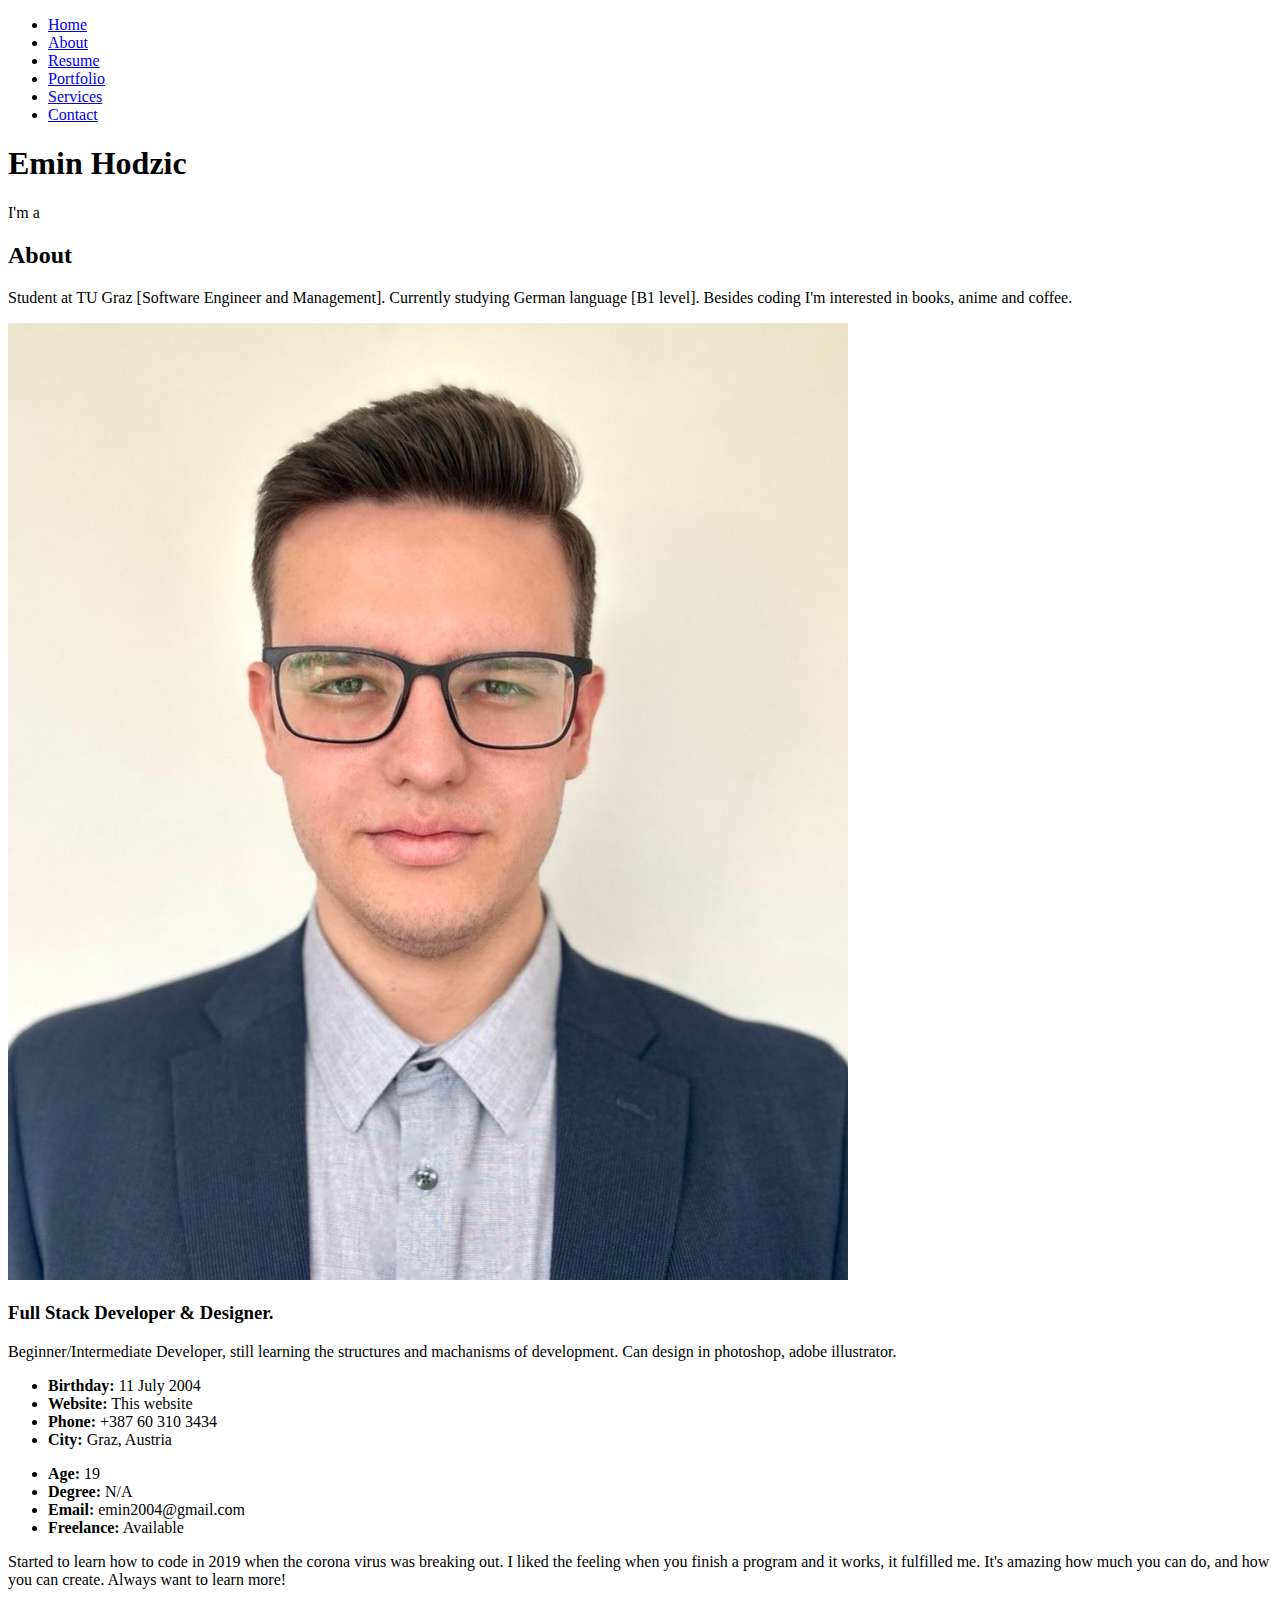
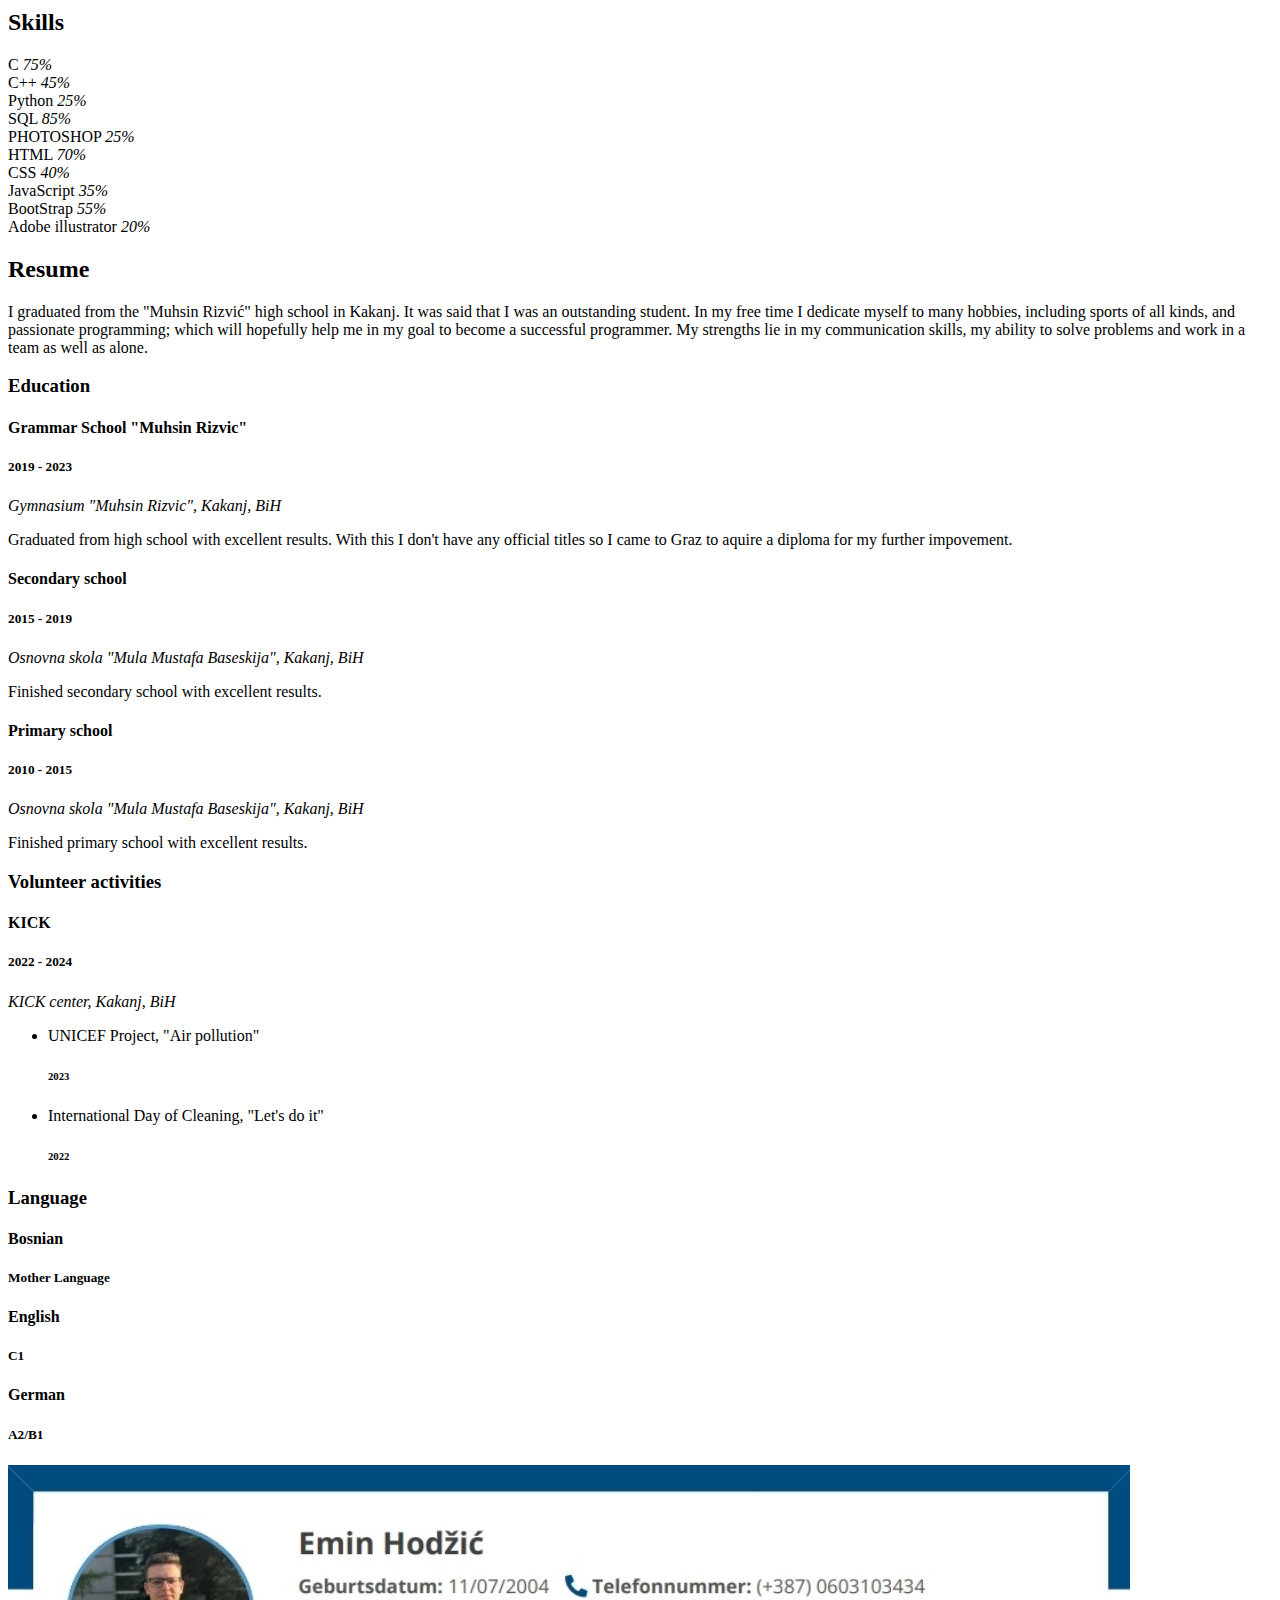
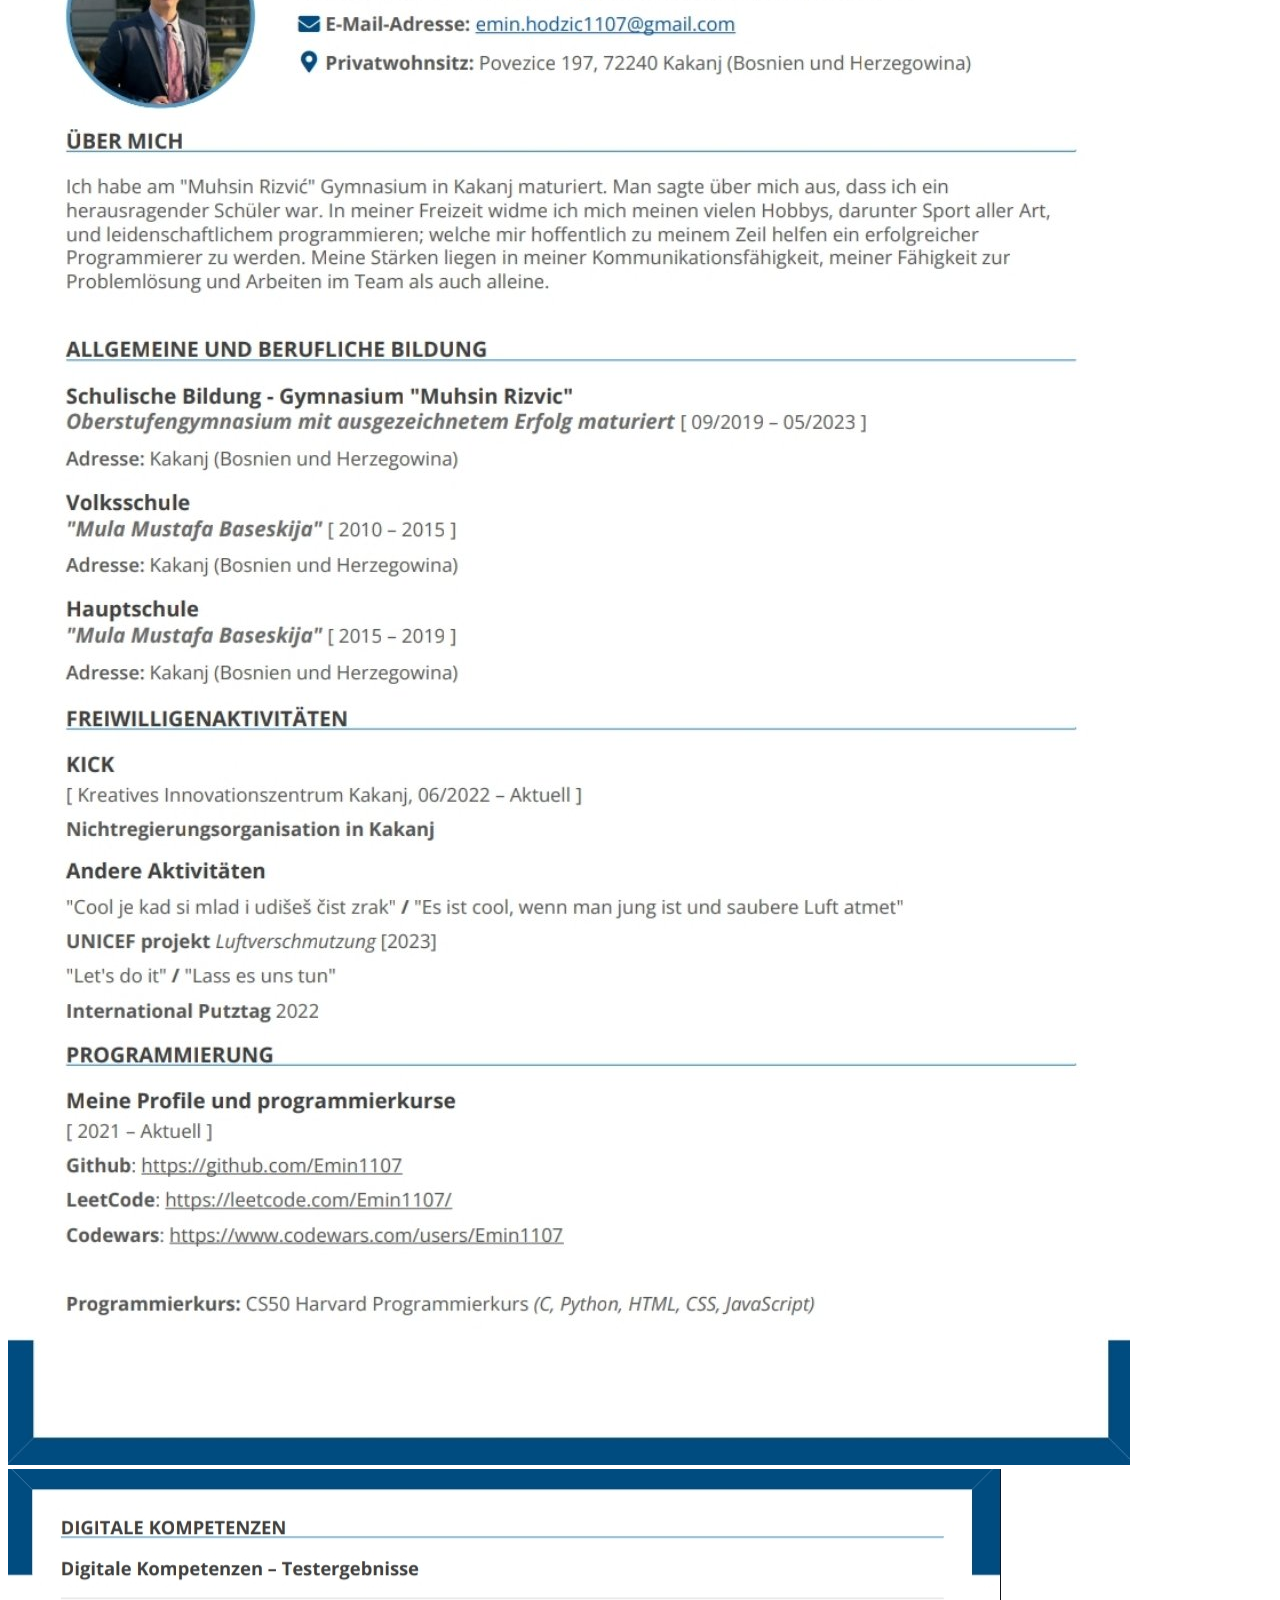
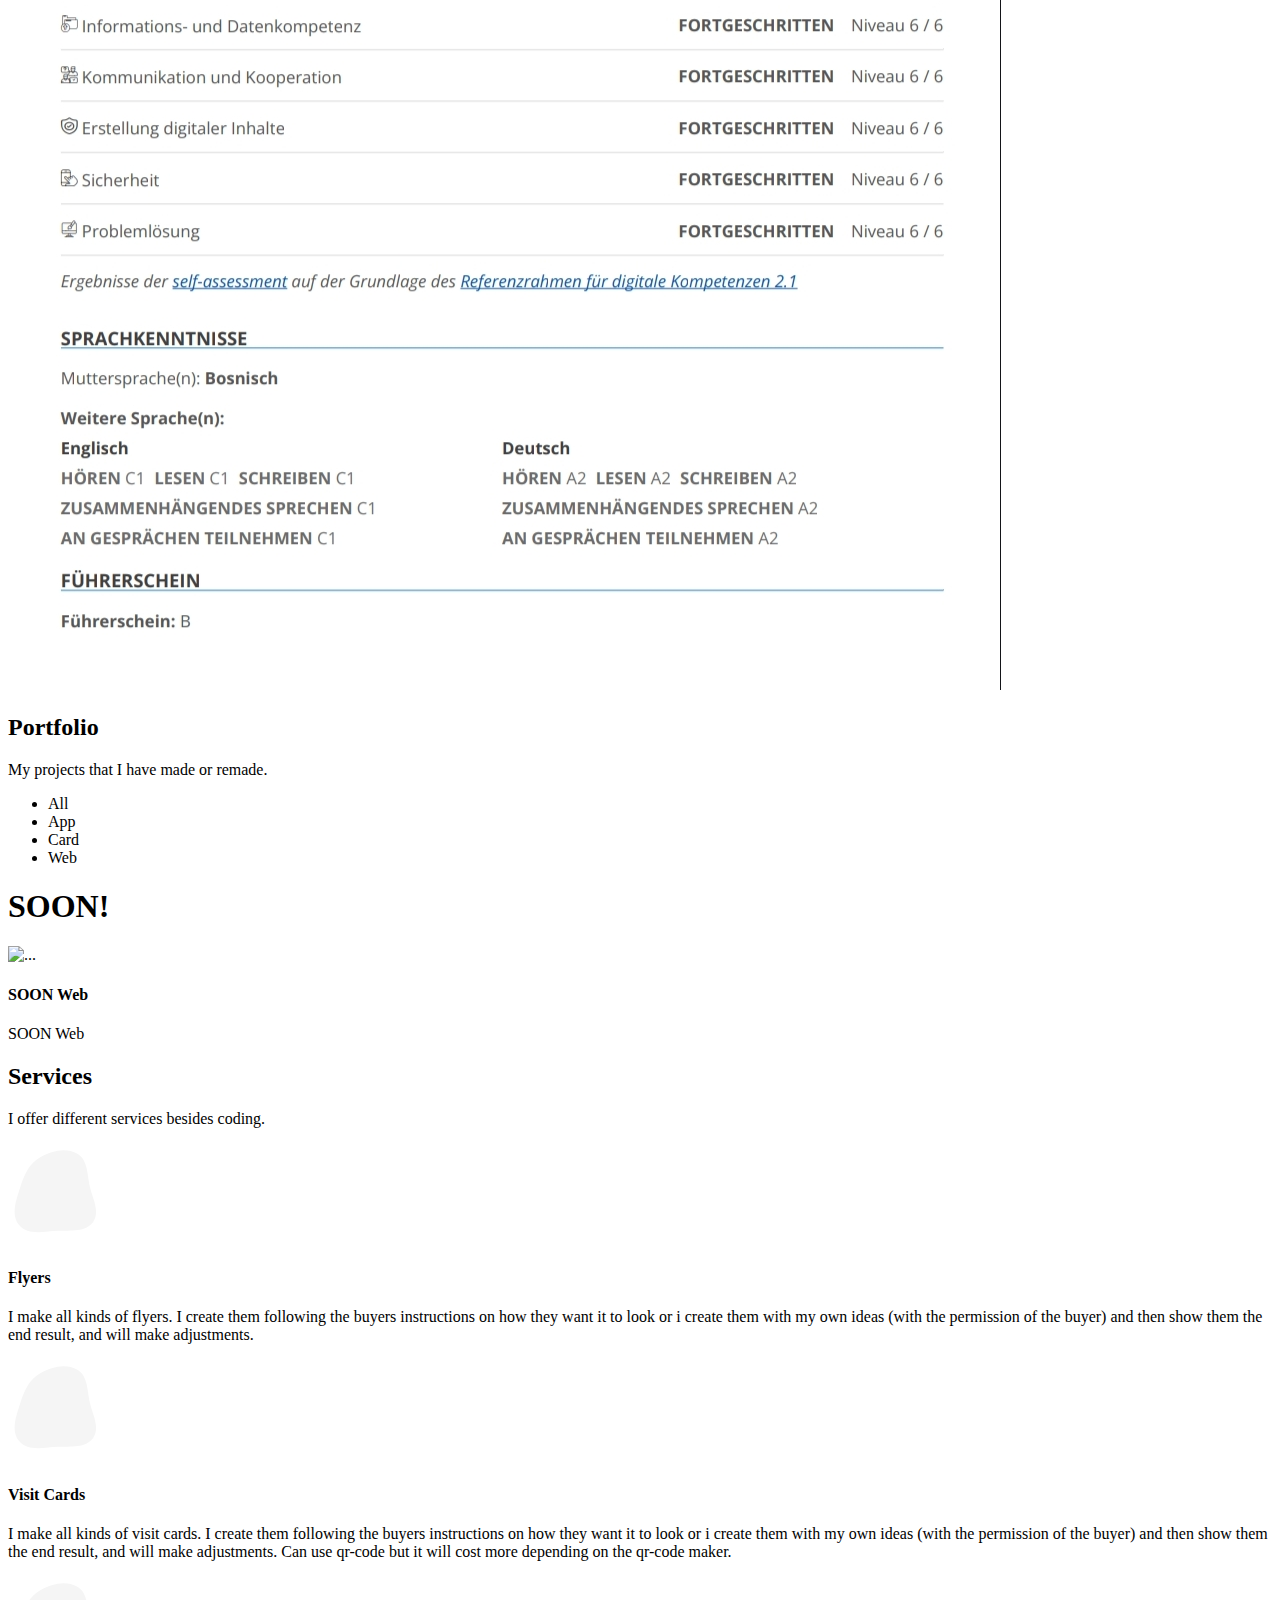
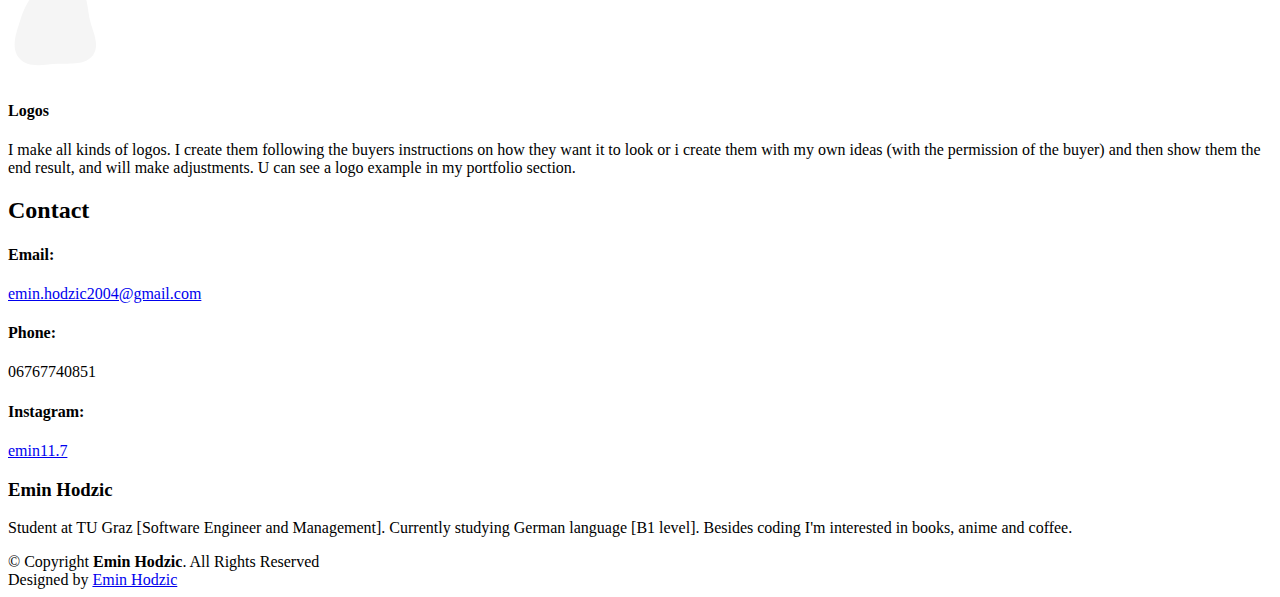
==== index.html @ b53b6b1d "Update index.html" ====
<!DOCTYPE html>
<html lang="en">
    <head>
        <meta charset="utf-8" />
        <meta name="viewport" content="width=device-width, initial-scale=1, shrink-to-fit=no" />
        <meta name="description" content="" />
        <meta name="author" content="" />
        <title>Personal Web Emin Hodzic</title>

        <!-- ======= Favicon ======= -->
        <link rel="icon" type="image/x-icon" href="assets/favicon.ico" />

        <!-- ======= Font Awesome icons (free version) ======= -->
        <script src="https://use.fontawesome.com/releases/v6.3.0/js/all.js" crossorigin="anonymous"></script>

        <!-- ======= Google fonts ======= -->
        <link href="https://fonts.googleapis.com/css?family=Montserrat:400,700" rel="stylesheet" type="text/css" />
        <link href="https://fonts.googleapis.com/css?family=Lato:400,700,400italic,700italic" rel="stylesheet" type="text/css" />
        <link href="https://fonts.googleapis.com/css?family=Open+Sans:300,300i,400,400i,600,600i,700,700i|Raleway:300,300i,400,400i,500,500i,600,600i,700,700i|Poppins:300,300i,400,400i,500,500i,600,600i,700,700i" rel="stylesheet">

        <!-- ======= Core theme CSS (includes Bootstrap) ======= -->
        <link href="css/styles.css" rel="stylesheet" />

        <!-- ======= Vendor CSS Files ======= -->
        <link href="assets/vendor/aos/aos.css" rel="stylesheet">
        <link href="assets/vendor/bootstrap/css/bootstrap.min.css" rel="stylesheet">
        <link href="assets/vendor/bootstrap-icons/bootstrap-icons.css" rel="stylesheet">
        <link href="assets/vendor/boxicons/css/boxicons.min.css" rel="stylesheet">
        <link href="assets/vendor/glightbox/css/glightbox.min.css" rel="stylesheet">
        <link href="assets/vendor/swiper/swiper-bundle.min.css" rel="stylesheet">

        <!-- ======= Template Main CSS File ======= -->
        <link href="assets/css/style.css" rel="stylesheet">
    </head>

<body id="page-top">
    <!-- ####### Navigation ####### -->
    <!-- ======= Mobile nav toggle button ======= -->
    <!-- <button type="button" class="mobile-nav-toggle d-xl-none"><i class="bi bi-list mobile-nav-toggle"></i></button> -->
    <i class="bi bi-list mobile-nav-toggle d-lg-none"></i>

    <!-- ======= Header ======= -->
    <header id="header" class="d-flex flex-column justify-content-center">
      <nav id="navbar" class="navbar nav-menu"><!-- nav-menu -->
        <ul>
          <li><a href="#hero" class="nav-link scrollto active"><i class="bx bx-home"></i> <span>Home</span></a></li>
          <li><a href="#about" class="nav-link scrollto"><i class="bx bx-user"></i> <span>About</span></a></li>
          <li><a href="#resume" class="nav-link scrollto"><i class="bx bx-file-blank"></i> <span>Resume</span></a></li>
          <li><a href="#portfolio" class="nav-link scrollto"><i class="bx bx-book-content"></i> <span>Portfolio</span></a></li>
          <li><a href="#services" class="nav-link scrollto"><i class="bx bx-server"></i> <span>Services</span></a></li>
          <li><a href="#contact" class="nav-link scrollto"><i class="bx bx-envelope"></i> <span>Contact</span></a></li>
        </ul>
      </nav><!-- .nav-menu -->
    </header>
    <!-- ====== End Header ======= -->

    <!-- ####### Home/Hero ####### -->
    <section id="hero" class="d-flex flex-column justify-content-center">
      <div class="container" data-aos="zoom-in" data-aos-delay="100">
        <h1>Emin Hodzic</h1>
        <p>I'm a <span class="typed" data-typed-items="Developer, Web-Dev, Designer"></span></p>
        <div class="social-links">
          <a href="https://www.facebook.com/emin1107/" class="facebook"><i class="bx bxl-facebook"></i></a>
          <a href="https://www.instagram.com/emin11.7/" class="instagram"><i class="bx bxl-instagram"></i></a>
          <a href="https://github.com/Emin1107" class="github"><i class="bx bxl-github"></i></a>
          <a href="https://www.linkedin.com/in/emin-hod%C5%BEi%C4%87-aa8116259/" class="linkedin"><i class="bx bxl-linkedin"></i></a>
        </div>
      </div>
    </section>
    <!--$$$$$$$$$ MAIN $$$$$$$$$-->
    <main id="main">

      <!-- ###### About/O meni ###### -->
      <section id="about" class="about">
        <div class="container" data-aos="fade-up">
          <div class="section-title">
            <h2>About</h2>
            <p>Student at TU Graz [Software Engineer and Management]. 
              Currently studying German language [B1 level]. 
              Besides coding I'm interested in books, anime and coffee.</p>
          </div>

          <div class="row">
            <div class="col-lg-3">
              <img src="assets/img/emin tu graz photo.jpg" class="img-fluid" alt="...">
            </div>

            <div class="col-lg-8 pt-4 pt-lg-0 content">
              <h3>Full Stack Developer &amp; Designer.</h3>
              <p class="fst-italic">
                Beginner/Intermediate Developer, still learning the structures and machanisms of development. 
                Can design in photoshop, adobe illustrator.
              </p>
              <div class="row">
                <div class="col-lg-6">
                  <ul>
                    <li><i class="bi bi-chevron-right"></i> <strong>Birthday:</strong> <span>11 July 2004</span></li>
                    <li><i class="bi bi-chevron-right"></i> <strong>Website:</strong> <span>This website</span></li>
                    <li><i class="bi bi-chevron-right"></i> <strong>Phone:</strong> <span>+387 60 310 3434</span></li>
                    <li><i class="bi bi-chevron-right"></i> <strong>City:</strong> <span>Graz, Austria</span></li>
                  </ul>
                </div>
                <div class="col-lg-6">
                  <ul>
                    <li><i class="bi bi-chevron-right"></i> <strong>Age:</strong> <span>19</span></li>
                    <li><i class="bi bi-chevron-right"></i> <strong>Degree:</strong> <span>N/A</span></li>
                    <li><i class="bi bi-chevron-right"></i> <strong>Email:</strong> <span>emin2004@gmail.com</span></li>
                    <li><i class="bi bi-chevron-right"></i> <strong>Freelance:</strong> <span>Available</span></li>
                  </ul>
                </div>
                <p>
                  Started to learn how to code in 2019 when the corona virus was breaking out. 
                  I liked the feeling when you finish a program and it works, it fulfilled me. 
                  It's amazing how much you can do, and how you can create. Always want to learn more!
                </p>
              </div>
            </div>
          </div>
        </div>
      </section>

      <!-- ###### Skills ###### -->
      <section id="skills" class="skills section-bg">
        <div class="container" data-aos="fade-up">
          <div class="section-title">
            <h2>Skills</h2>
          </div>

          <div class="row skills-content">
            <div class="col-lg-6">

              <div class="progress">
                <span class="skill">C <i class="val">75%</i></span>
                <div class="progress-bar-wrap">
                  <div class="progress-bar" role="progressbar" aria-valuenow="75" aria-valuemin="0" aria-valuemax="100"></div>
                </div>
              </div>
              
              <div class="progress">
                <span class="skill">C++ <i class="val">45%</i></span>
                <div class="progress-bar-wrap">
                  <div class="progress-bar" role="progressbar" aria-valuenow="45" aria-valuemin="0" aria-valuemax="100"></div>
                </div>
              </div>

              <div class="progress">
                <span class="skill">Python <i class="val">25%</i></span>
                <div class="progress-bar-wrap">
                  <div class="progress-bar" role="progressbar" aria-valuenow="25" aria-valuemin="0" aria-valuemax="100"></div>
                </div>
              </div>

              <div class="progress">
                <span class="skill">SQL <i class="val">85%</i></span>
                <div class="progress-bar-wrap">
                  <div class="progress-bar" role="progressbar" aria-valuenow="85" aria-valuemin="0" aria-valuemax="100"></div>
                </div>
              </div>

              <div class="progress">
                <span class="skill">PHOTOSHOP <i class="val">25%</i></span>
                <div class="progress-bar-wrap">
                  <div class="progress-bar" role="progressbar" aria-valuenow="30" aria-valuemin="0" aria-valuemax="100"></div>
                </div>
              </div>

            </div>
            <div class="col-lg-6">

              <div class="progress">
                <span class="skill">HTML <i class="val">70%</i></span>
                <div class="progress-bar-wrap">
                  <div class="progress-bar" role="progressbar" aria-valuenow="70" aria-valuemin="0" aria-valuemax="100"></div>
                </div>
              </div>
              
              <div class="progress">
                <span class="skill">CSS <i class="val">40%</i></span>
                <div class="progress-bar-wrap">
                  <div class="progress-bar" role="progressbar" aria-valuenow="40" aria-valuemin="0" aria-valuemax="100"></div>
                </div>
              </div>

              <div class="progress">
                <span class="skill">JavaScript <i class="val">35%</i></span>
                <div class="progress-bar-wrap">
                  <div class="progress-bar" role="progressbar" aria-valuenow="25" aria-valuemin="0" aria-valuemax="100"></div>
                </div>
              </div>

              <div class="progress">
                <span class="skill">BootStrap <i class="val">55%</i></span>
                <div class="progress-bar-wrap">
                  <div class="progress-bar" role="progressbar" aria-valuenow="55" aria-valuemin="0" aria-valuemax="100"></div>
                </div>
              </div>

              <div class="progress">
                <span class="skill">Adobe illustrator <i class="val">20%</i></span>
                <div class="progress-bar-wrap">
                  <div class="progress-bar" role="progressbar" aria-valuenow="20" aria-valuemin="0" aria-valuemax="100"></div>
                </div>
              </div>
            </div>
          </div>
        </div>
      </section>

      <!-- ###### Resume ###### -->
      <section id="resume" class="resume">
        <div class="container" data-aos="fade-up">
          
          <div class="section-title">
            <h2>Resume</h2>
            <p>I graduated from the "Muhsin Rizvić" high school in Kakanj. 
              It was said that I was an outstanding student. 
              In my free time I dedicate myself to many hobbies, 
              including sports of all kinds, and passionate programming; 
              which will hopefully help me in my goal to become a successful programmer. 
              My strengths lie in my communication skills, 
              my ability to solve problems and work in a team as well as alone.</p>
          </div>

          <div class="row">
            <div class="col-lg-6">
              <h3 class="resume-title">Education</h3>
              <div class="resume-item">
                <h4>Grammar School "Muhsin Rizvic"</h4>
                <h5>2019 - 2023</h5>
                <p><em>Gymnasium "Muhsin Rizvic", Kakanj, BiH</em></p>
                <p>Graduated from high school with excellent results. With this I don't have any official titles so I came to Graz to aquire a diploma for my further impovement.</p>
              </div>
              <div class="resume-item">
                <h4>Secondary school</h4>
                <h5>2015 - 2019</h5>
                <p><em>Osnovna skola "Mula Mustafa Baseskija", Kakanj, BiH</em></p>
                <p>Finished secondary school with excellent results.</p>
              </div>
              <div class="resume-item">
                <h4>Primary school</h4>
                <h5>2010 - 2015</h5>
                <p><em>Osnovna skola "Mula Mustafa Baseskija", Kakanj, BiH</em></p>
                <p>Finished primary school with excellent results.</p>
              </div>
              <h3 class="resume-title">Volunteer activities</h3>
              <div class="resume-item">
                <h4>KICK</h4>
                <h5>2022 - 2024</h5>
                <p><em>KICK center, Kakanj, BiH </em></p>
                <ul>
                  <li>UNICEF Project, "Air pollution" <h6>2023</h6></li>
                  <li>International Day of Cleaning, "Let's do it" <h6>2022</h6></li>
                </ul>
              </div>

              <h3 class="resume-title">Language</h3>
              <div class="resume-item">
                <h4>Bosnian</h4>
                <h5>Mother Language</h5>
              </div>
              <div class="resume-item">
                <h4>English</h4>
                <h5>C1</h5>
              </div>
              <div class="resume-item">
                <h4>German</h4>
                <h5>A2/B1</h5>
              </div>
            </div>
            <div class="col-lg-6">
              <img src="assets/img/cv.jpg" class="img-fluid" alt="...">
              <img src="assets/img/cv 1.2.jpg" class="img-fluid" alt="...">
            </div>
          </div>
        </div>
      </section>

      <!-- ###### Portfolio ###### -->
      <section id="portfolio" class="portfolio">
        <div class="container" data-aos="fade-up">

          <div class="section-title">
            <h2>Portfolio</h2>
            <p>My projects that I have made or remade. </p>
          </div>

          <div class="row">
            <div class="col-lg-12 justify-content-center" data-aos="fade-up" data-aos-delay="100">
              <ul id="portfolio-flters">
                <li data-filter="*" class="filter-active">All</li>
                <li data-filter=".filter-app">App</li>
                <li data-filter=".filter-card">Card</li>
                <li data-filter=".filter-web">Web</li>
              </ul>
            </div> 
          </div>

          <div class="row portfolio-container" data-aos="fade-up" data-aos-delay="200">
            <div class="col-lg-4 col-md-6 portfolio-item filter-web">
              <h1>SOON!</h1>
              <div class="portfolio-wrap">
              <img src="" class="img-fluid" alt="...">
              <div class="portfolio-info">
                <h4>SOON Web</h4>
                <p>SOON Web</p>
                <div class="portfolio-links">
                  <a href="..." data-gallery="portfolioGallery" class="portfolio-lightbox" title="App 1"><i class="bx bx-plus"></i></a>
                  <a href="portfolio-details.html" class="portfolio-details-lightbox" data-glightbox="type: external" title="Portfolio Details"><i class="bx bx-link"></i></a>
                </div>
              </div>
            </div>
          </div>
        </div>
      </div>
      </section>

      <!-- ##### Services ##### -->
      <section id="services" class="services">
        <div class="container" data-aos="fade-up">

          <div class="section-title">
            <h2>Services</h2>
            <p>I offer different services besides coding.</p>
          </div>

          <div class="row">
            <div class="col-lg-4 col-md-6 d-flex align-items-stretch" data-aos="zoom-in" data-aos-delay="100">
              <div class="icon-box iconbox-blue">
                <div class="icon">
                  <svg width="100" height="100" viewBox="0 0 600 600" xmlns="http://www.w3.org/2000/svg">
                    <path stroke="none" stroke-width="0" fill="#f5f5f5" d="M300,521.0016835830174C376.1290562159157,517.8887921683347,466.0731472004068,529.7835943286574,510.70327084640275,468.03025145048787C554.3714126377745,407.6079735673963,508.03601936045806,328.9844924480964,491.2728898941984,256.3432110539036C474.5976632858925,184.082847569629,479.9380746630129,96.60480741107993,416.23090153303,58.64404602377083C348.86323505073057,18.502131276798302,261.93793281208167,40.57373210992963,193.5410806939664,78.93577620505333C130.42746243093433,114.334589627462,98.30271207620316,179.96522072025542,76.75703585869454,249.04625023123273C51.97151888228291,328.5150500222984,13.704378332031375,421.85034740162234,66.52175969318436,486.19268352777647C119.04800174914682,550.1803526380478,217.28368757567262,524.383925680826,300,521.0016835830174"></path>
                  </svg>
                  <i class="bx bx-file"></i>
                </div>
                <h4>Flyers</h4>
                <p>I make all kinds of flyers. I create them following the buyers instructions on how they want it to look or i create them with my own ideas (with the permission of the buyer) and then show them the end result, and will make adjustments. </p>
              </div>
            </div>
            <div class="col-lg-4 col-md-6 d-flex align-items-stretch mt-4 mt-md-0" data-aos="zoom-in" data-aos-delay="100">
              <div class="icon-box iconbox-blue">
                <div class="icon">
                  <svg width="100" height="100" viewBox="0 0 600 600" xmlns="http://www.w3.org/2000/svg">
                    <path stroke="none" stroke-width="0" fill="#f5f5f5" d="M300,521.0016835830174C376.1290562159157,517.8887921683347,466.0731472004068,529.7835943286574,510.70327084640275,468.03025145048787C554.3714126377745,407.6079735673963,508.03601936045806,328.9844924480964,491.2728898941984,256.3432110539036C474.5976632858925,184.082847569629,479.9380746630129,96.60480741107993,416.23090153303,58.64404602377083C348.86323505073057,18.502131276798302,261.93793281208167,40.57373210992963,193.5410806939664,78.93577620505333C130.42746243093433,114.334589627462,98.30271207620316,179.96522072025542,76.75703585869454,249.04625023123273C51.97151888228291,328.5150500222984,13.704378332031375,421.85034740162234,66.52175969318436,486.19268352777647C119.04800174914682,550.1803526380478,217.28368757567262,524.383925680826,300,521.0016835830174"></path>
                  </svg>
                  <i class="bx bx-credit-card-front"></i>
                </div>
                <h4>Visit Cards</h4>
                <p>I make all kinds of visit cards. I create them following the buyers instructions on how they want it to look or i create them with my own ideas (with the permission of the buyer) and then show them the end result, and will make adjustments. Can use qr-code but it will cost more depending on the qr-code maker.</p>
              </div>
            </div>
            <div class="col-lg-4 col-md-6 d-flex align-items-stretch mt-4 mt-md-0" data-aos="zoom-in" data-aos-delay="100">
              <div class="icon-box iconbox-blue">
                <div class="icon">
                  <svg width="100" height="100" viewBox="0 0 600 600" xmlns="http://www.w3.org/2000/svg">
                    <path stroke="none" stroke-width="0" fill="#f5f5f5" d="M300,521.0016835830174C376.1290562159157,517.8887921683347,466.0731472004068,529.7835943286574,510.70327084640275,468.03025145048787C554.3714126377745,407.6079735673963,508.03601936045806,328.9844924480964,491.2728898941984,256.3432110539036C474.5976632858925,184.082847569629,479.9380746630129,96.60480741107993,416.23090153303,58.64404602377083C348.86323505073057,18.502131276798302,261.93793281208167,40.57373210992963,193.5410806939664,78.93577620505333C130.42746243093433,114.334589627462,98.30271207620316,179.96522072025542,76.75703585869454,249.04625023123273C51.97151888228291,328.5150500222984,13.704378332031375,421.85034740162234,66.52175969318436,486.19268352777647C119.04800174914682,550.1803526380478,217.28368757567262,524.383925680826,300,521.0016835830174"></path>
                  </svg>
                  <i class="bx bx-palette"></i>
                </div>
                <h4>Logos</h4>
                <p>I make all kinds of logos. I create them following the buyers instructions on how they want it to look or i create them with my own ideas (with the permission of the buyer) and then show them the end result, and will make adjustments. U can see a logo example in my portfolio section.</p>
              </div>
            </div>
          </div>
        </div>
      </section>

      <!-- ##### Contact ##### -->
      <section id="contact" class="contact">
        <div class="container" data-aos="fade-up">
          <div class="section-title">
            <h2>Contact</h2>
          </div>

          <div class="row mt-1">
            <div class="col-lg-4">
              <div class="info">
                
                <div class="email">
                  <i class="bi bi-envelope"></i>
                  <h4>Email:</h4>
                  <a href="mailto:emin.hodzic2004@gmail.com">
                    <p>emin.hodzic2004@gmail.com</p>
                  </a>
                </div>

                <div class="phone">
                  <i class="bi bi-phone"></i>
                  <h4>Phone:</h4>
                  <p>06767740851</p>
                </div>

                <div class="phone">
                  <i class="bi bi-instagram"></i>
                  <h4>Instagram:</h4>
                  <a href="https://www.instagram.com/emin11.7/">
                    <p>emin11.7</p>
                  </a>
                </div>

              </div>
            </div>
          </div>
        </div>
      </section>

      <!-- ##### Footer ##### -->
      <footer id="footer">
        <div class="container">
          <h3>Emin Hodzic</h3>
          <p>Student at TU Graz [Software Engineer and Management]. Currently studying German language [B1 level]. Besides coding I'm interested in books, anime and coffee.</p>
        </div>
        <div class="social-links">
          <a href="https://www.facebook.com/emin1107/" class="facebook"><i class="bx bxl-facebook"></i></a>
          <a href="https://www.instagram.com/emin11.7/" class="instagram"><i class="bx bxl-instagram"></i></a>
          <a href="https://github.com/Emin1107" class="github"><i class="bx bxl-github"></i></a>
          <a href="https://www.linkedin.com/in/emin-hod%C5%BEi%C4%87-aa8116259/" class="linkedin"><i class="bx bxl-linkedin"></i></a>
        </div>
        <div class="copyright">
          &copy; Copyright <strong><span>Emin Hodzic</span></strong>. All Rights Reserved
        </div>
        <div class="credits">
          Designed by <a href="https://github.com/Emin1107">Emin Hodzic</a>
        </div>
      </footer>

      <div id="preloader"></div>
      <a href="#" class="back-to-top d-flex align-items-center justify-content-center"><i class="bi bi-arrow-up-short"></i></a>

    </main>


    <!-- ####### Vendor JS Files ####### -->
    <script src="assets/vendor/purecounter/purecounter_vanilla.js"></script>
    <script src="assets/vendor/aos/aos.js"></script>
    <script src="assets/vendor/bootstrap/js/bootstrap.bundle.min.js"></script>
    <script src="assets/vendor/glightbox/js/glightbox.min.js"></script>
    <script src="assets/vendor/isotope-layout/isotope.pkgd.min.js"></script>
    <script src="assets/vendor/swiper/swiper-bundle.min.js"></script>
    <script src="assets/vendor/typed.js/typed.umd.js"></script>
    <script src="assets/vendor/waypoints/noframework.waypoints.js"></script>
    <script src="assets/vendor/php-email-form/validate.js"></script>

    <!-- Template Main JS File -->
  <script src="assets/js/main.js"></script>
</body>

</html>
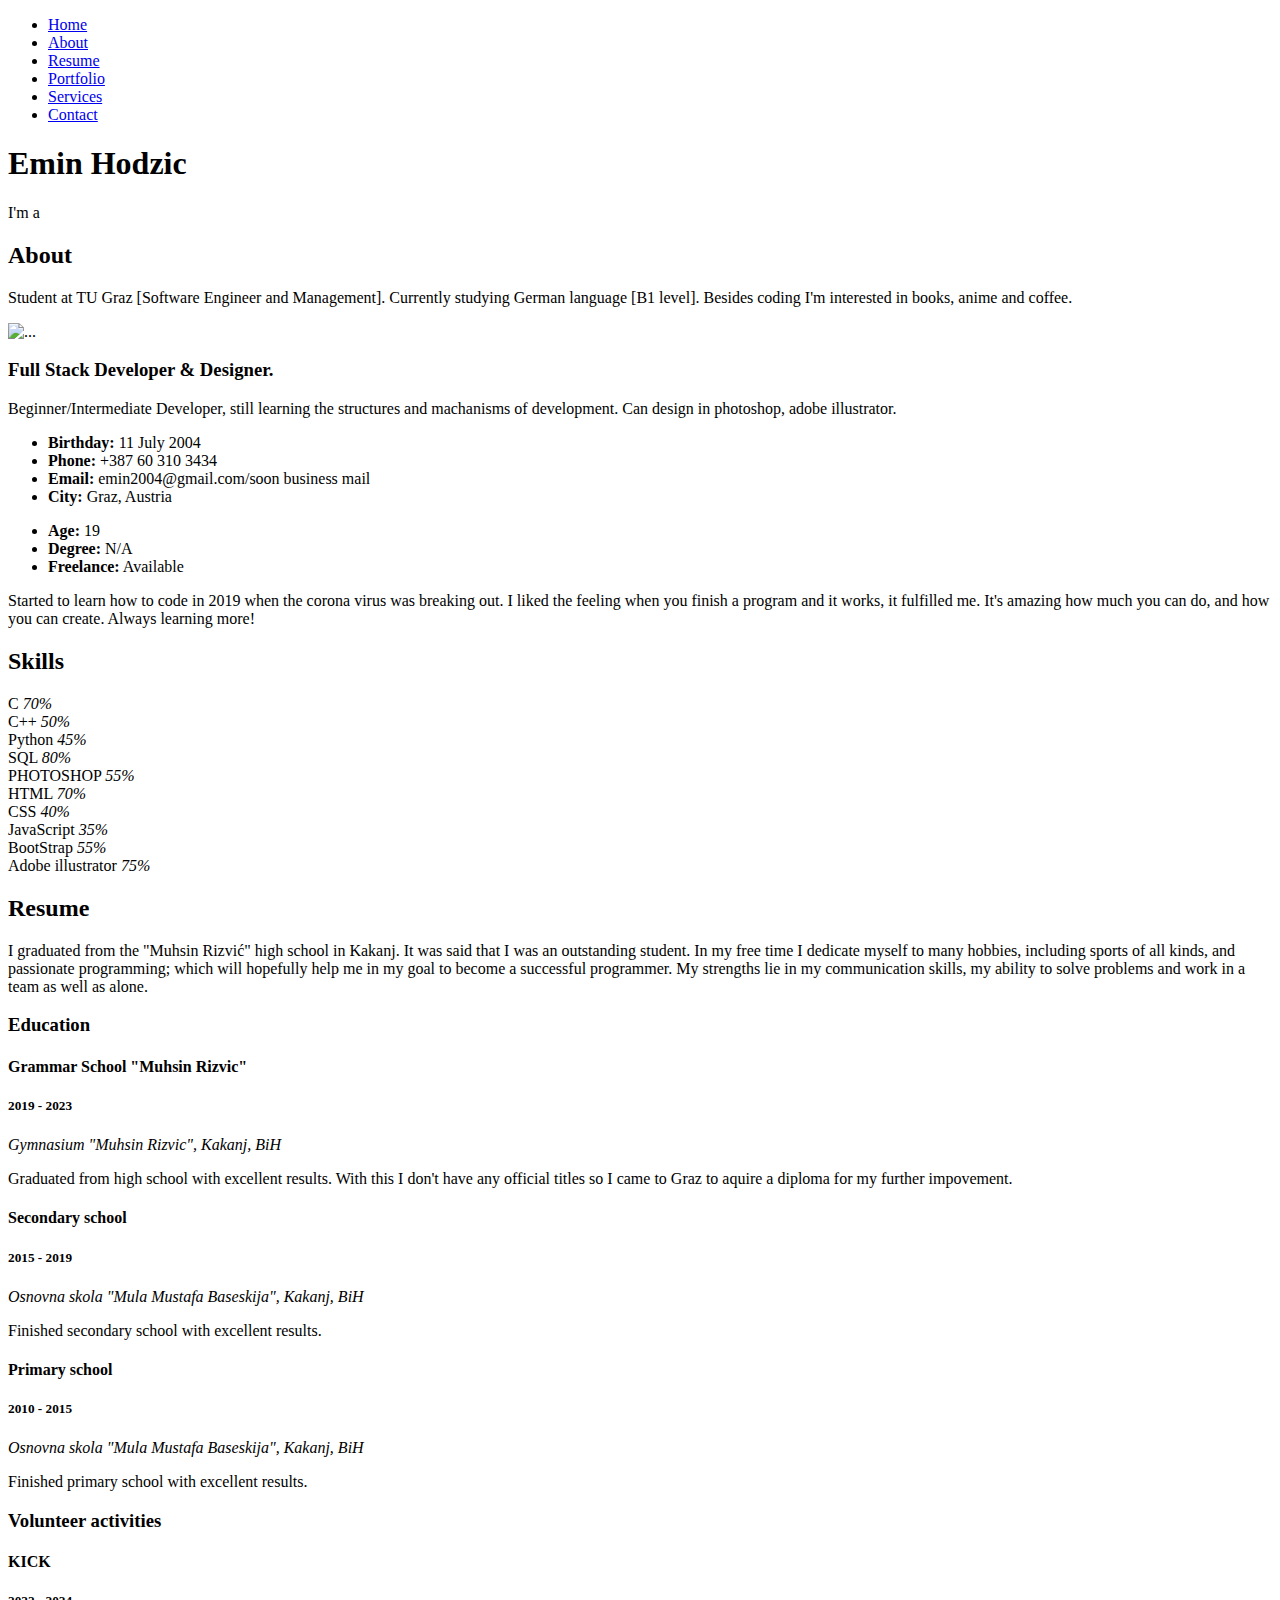
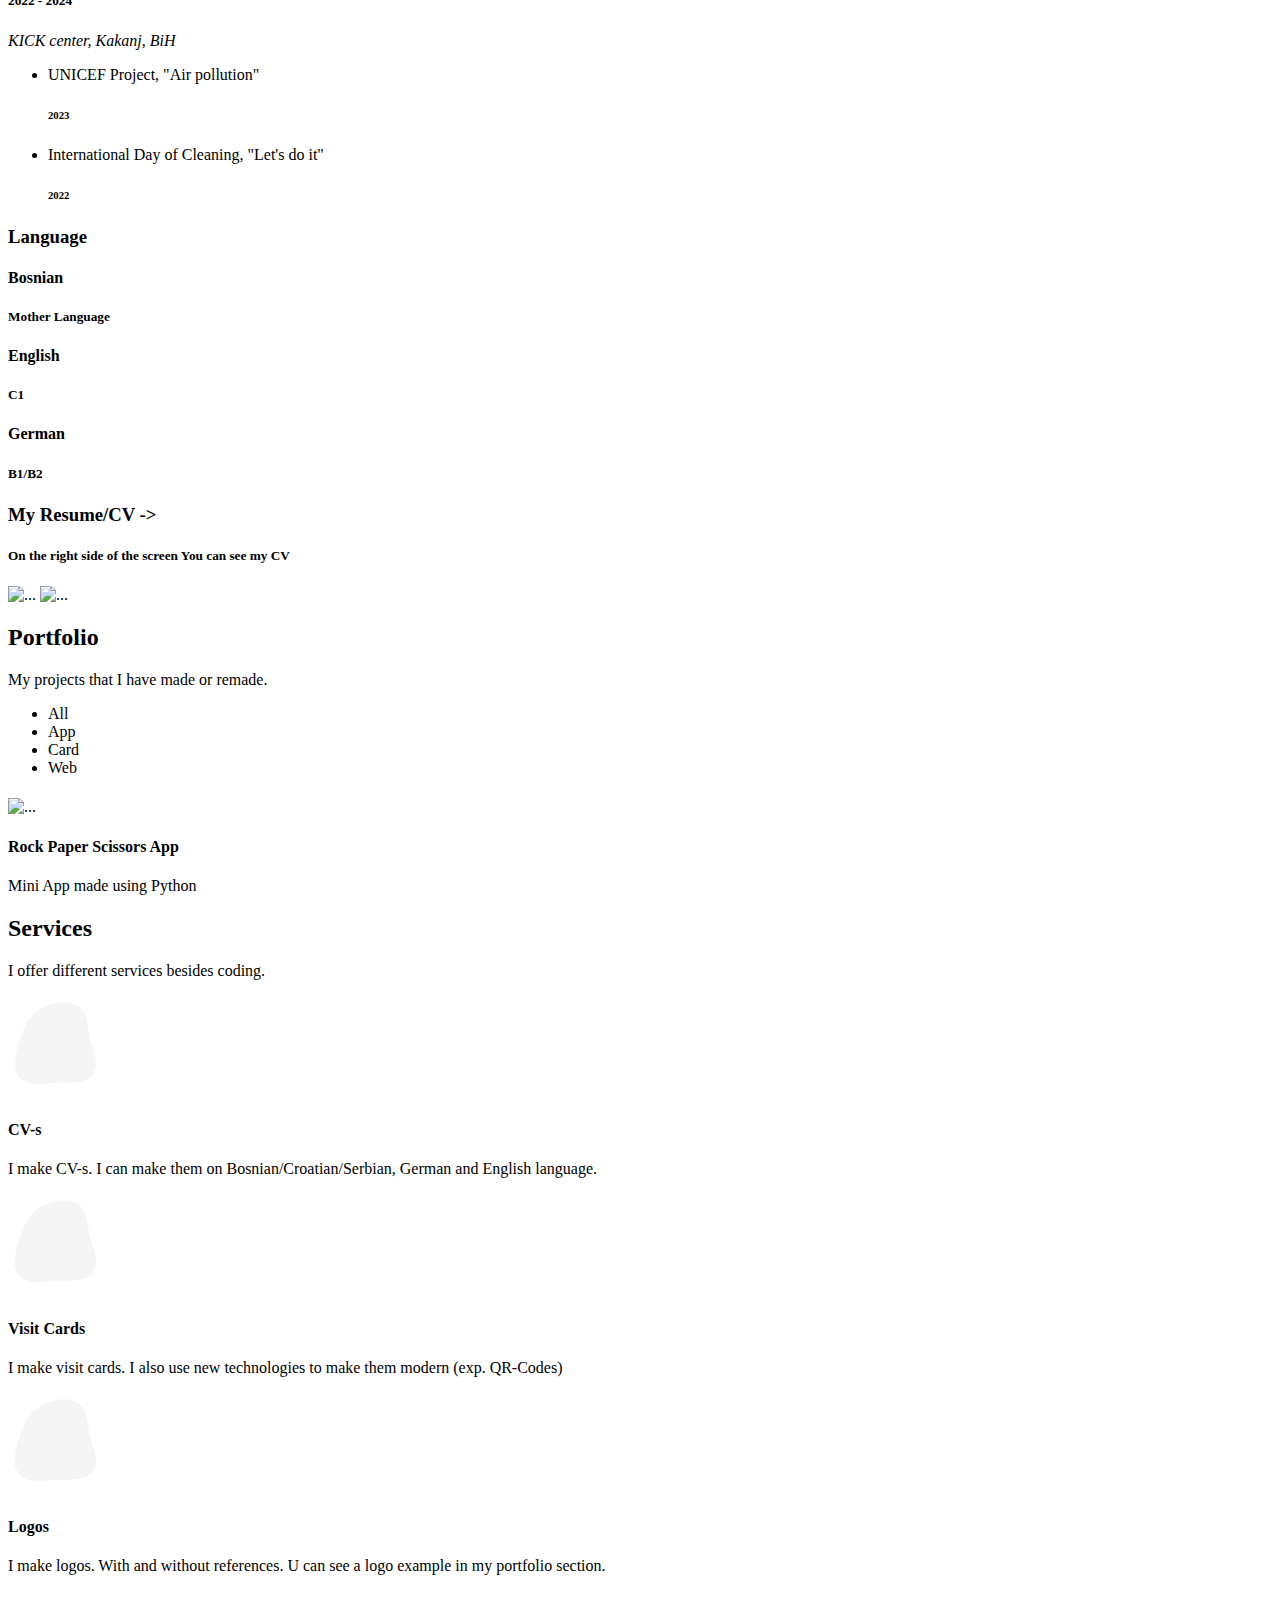
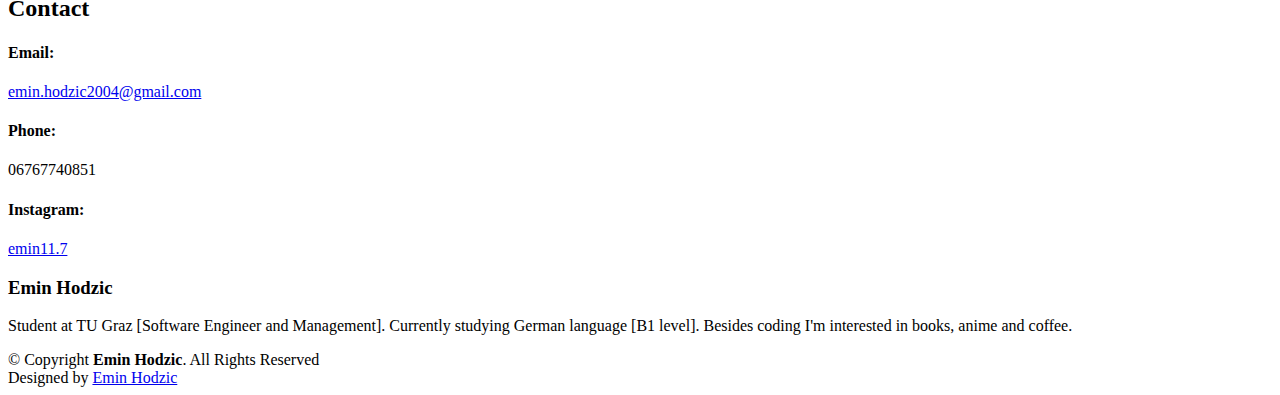
==== commit f9f1fcde: "Update index.html" ====
--- a/index.html
+++ b/index.html
@@ -95,8 +95,8 @@
                 <div class="col-lg-6">
                   <ul>
                     <li><i class="bi bi-chevron-right"></i> <strong>Birthday:</strong> <span>11 July 2004</span></li>
-                    <li><i class="bi bi-chevron-right"></i> <strong>Website:</strong> <span>This website</span></li>
                     <li><i class="bi bi-chevron-right"></i> <strong>Phone:</strong> <span>+387 60 310 3434</span></li>
+                    <li><i class="bi bi-chevron-right"></i> <strong>Email:</strong> <span>emin2004@gmail.com/soon business mail</span></li>
                     <li><i class="bi bi-chevron-right"></i> <strong>City:</strong> <span>Graz, Austria</span></li>
                   </ul>
                 </div>
@@ -104,14 +104,13 @@
                   <ul>
                     <li><i class="bi bi-chevron-right"></i> <strong>Age:</strong> <span>19</span></li>
                     <li><i class="bi bi-chevron-right"></i> <strong>Degree:</strong> <span>N/A</span></li>
-                    <li><i class="bi bi-chevron-right"></i> <strong>Email:</strong> <span>emin2004@gmail.com</span></li>
                     <li><i class="bi bi-chevron-right"></i> <strong>Freelance:</strong> <span>Available</span></li>
                   </ul>
                 </div>
                 <p>
                   Started to learn how to code in 2019 when the corona virus was breaking out. 
                   I liked the feeling when you finish a program and it works, it fulfilled me. 
-                  It's amazing how much you can do, and how you can create. Always want to learn more!
+                  It's amazing how much you can do, and how you can create. Always learning more!
                 </p>
               </div>
             </div>
@@ -130,75 +129,75 @@
             <div class="col-lg-6">
 
               <div class="progress">
-                <span class="skill">C <i class="val">75%</i></span>
+                <span class="skill">C <i class="val">70%</i></span>
+                <div class="progress-bar-wrap">
+                  <div class="progress-bar" role="progressbar" aria-valuenow="70" aria-valuemin="0" aria-valuemax="100"></div>
+                </div>
+              </div>
+              
+              <div class="progress">
+                <span class="skill">C++ <i class="val">50%</i></span>
+                <div class="progress-bar-wrap">
+                  <div class="progress-bar" role="progressbar" aria-valuenow="50" aria-valuemin="0" aria-valuemax="100"></div>
+                </div>
+              </div>
+
+              <div class="progress">
+                <span class="skill">Python <i class="val">45%</i></span>
+                <div class="progress-bar-wrap">
+                  <div class="progress-bar" role="progressbar" aria-valuenow="45" aria-valuemin="0" aria-valuemax="100"></div>
+                </div>
+              </div>
+
+              <div class="progress">
+                <span class="skill">SQL <i class="val">80%</i></span>
+                <div class="progress-bar-wrap">
+                  <div class="progress-bar" role="progressbar" aria-valuenow="80" aria-valuemin="0" aria-valuemax="100"></div>
+                </div>
+              </div>
+
+              <div class="progress">
+                <span class="skill">PHOTOSHOP <i class="val">55%</i></span>
+                <div class="progress-bar-wrap">
+                  <div class="progress-bar" role="progressbar" aria-valuenow="55" aria-valuemin="0" aria-valuemax="100"></div>
+                </div>
+              </div>
+
+            </div>
+            <div class="col-lg-6">
+
+              <div class="progress">
+                <span class="skill">HTML <i class="val">70%</i></span>
+                <div class="progress-bar-wrap">
+                  <div class="progress-bar" role="progressbar" aria-valuenow="70" aria-valuemin="0" aria-valuemax="100"></div>
+                </div>
+              </div>
+              
+              <div class="progress">
+                <span class="skill">CSS <i class="val">40%</i></span>
+                <div class="progress-bar-wrap">
+                  <div class="progress-bar" role="progressbar" aria-valuenow="40" aria-valuemin="0" aria-valuemax="100"></div>
+                </div>
+              </div>
+
+              <div class="progress">
+                <span class="skill">JavaScript <i class="val">35%</i></span>
+                <div class="progress-bar-wrap">
+                  <div class="progress-bar" role="progressbar" aria-valuenow="35" aria-valuemin="0" aria-valuemax="100"></div>
+                </div>
+              </div>
+
+              <div class="progress">
+                <span class="skill">BootStrap <i class="val">55%</i></span>
+                <div class="progress-bar-wrap">
+                  <div class="progress-bar" role="progressbar" aria-valuenow="55" aria-valuemin="0" aria-valuemax="100"></div>
+                </div>
+              </div>
+
+              <div class="progress">
+                <span class="skill">Adobe illustrator <i class="val">75%</i></span>
                 <div class="progress-bar-wrap">
                   <div class="progress-bar" role="progressbar" aria-valuenow="75" aria-valuemin="0" aria-valuemax="100"></div>
-                </div>
-              </div>
-              
-              <div class="progress">
-                <span class="skill">C++ <i class="val">45%</i></span>
-                <div class="progress-bar-wrap">
-                  <div class="progress-bar" role="progressbar" aria-valuenow="45" aria-valuemin="0" aria-valuemax="100"></div>
-                </div>
-              </div>
-
-              <div class="progress">
-                <span class="skill">Python <i class="val">25%</i></span>
-                <div class="progress-bar-wrap">
-                  <div class="progress-bar" role="progressbar" aria-valuenow="25" aria-valuemin="0" aria-valuemax="100"></div>
-                </div>
-              </div>
-
-              <div class="progress">
-                <span class="skill">SQL <i class="val">85%</i></span>
-                <div class="progress-bar-wrap">
-                  <div class="progress-bar" role="progressbar" aria-valuenow="85" aria-valuemin="0" aria-valuemax="100"></div>
-                </div>
-              </div>
-
-              <div class="progress">
-                <span class="skill">PHOTOSHOP <i class="val">25%</i></span>
-                <div class="progress-bar-wrap">
-                  <div class="progress-bar" role="progressbar" aria-valuenow="30" aria-valuemin="0" aria-valuemax="100"></div>
-                </div>
-              </div>
-
-            </div>
-            <div class="col-lg-6">
-
-              <div class="progress">
-                <span class="skill">HTML <i class="val">70%</i></span>
-                <div class="progress-bar-wrap">
-                  <div class="progress-bar" role="progressbar" aria-valuenow="70" aria-valuemin="0" aria-valuemax="100"></div>
-                </div>
-              </div>
-              
-              <div class="progress">
-                <span class="skill">CSS <i class="val">40%</i></span>
-                <div class="progress-bar-wrap">
-                  <div class="progress-bar" role="progressbar" aria-valuenow="40" aria-valuemin="0" aria-valuemax="100"></div>
-                </div>
-              </div>
-
-              <div class="progress">
-                <span class="skill">JavaScript <i class="val">35%</i></span>
-                <div class="progress-bar-wrap">
-                  <div class="progress-bar" role="progressbar" aria-valuenow="25" aria-valuemin="0" aria-valuemax="100"></div>
-                </div>
-              </div>
-
-              <div class="progress">
-                <span class="skill">BootStrap <i class="val">55%</i></span>
-                <div class="progress-bar-wrap">
-                  <div class="progress-bar" role="progressbar" aria-valuenow="55" aria-valuemin="0" aria-valuemax="100"></div>
-                </div>
-              </div>
-
-              <div class="progress">
-                <span class="skill">Adobe illustrator <i class="val">20%</i></span>
-                <div class="progress-bar-wrap">
-                  <div class="progress-bar" role="progressbar" aria-valuenow="20" aria-valuemin="0" aria-valuemax="100"></div>
                 </div>
               </div>
             </div>
@@ -264,12 +263,16 @@
               </div>
               <div class="resume-item">
                 <h4>German</h4>
-                <h5>A2/B1</h5>
+                <h5>B1/B2</h5>
+              </div>
+              <div class="resume-item">
+                <h3><b>My Resume/CV -></b></h3>
+                <h5>On the right side of the screen You can see my CV</h5>
               </div>
             </div>
             <div class="col-lg-6">
-              <img src="assets/img/cv.jpg" class="img-fluid" alt="...">
-              <img src="assets/img/cv 1.2.jpg" class="img-fluid" alt="...">
+              <img src="assets/Emin Hodžić CV 04.2024/Emin Hodžić CV 04.2024-1.png" class="img-fluid" alt="...">
+              <img src="assets//Emin Hodžić CV 04.2024/Emin Hodžić CV 04.2024-2.png" class="img-fluid" alt="...">
             </div>
           </div>
         </div>
@@ -296,15 +299,14 @@
           </div>
 
           <div class="row portfolio-container" data-aos="fade-up" data-aos-delay="200">
-            <div class="col-lg-4 col-md-6 portfolio-item filter-web">
-              <h1>SOON!</h1>
+            <div class="col-lg-4 col-md-6 portfolio-item filter-app">
+              <h1></h1>
               <div class="portfolio-wrap">
-              <img src="" class="img-fluid" alt="...">
+              <img src="assets/img/portfolio/Portfolio-RPS-Mini-Project-App-main.png" class="img-fluid" alt="...">
               <div class="portfolio-info">
-                <h4>SOON Web</h4>
-                <p>SOON Web</p>
+                <h4>Rock Paper Scissors App</h4>
+                <p>Mini App made using Python</p>
                 <div class="portfolio-links">
-                  <a href="..." data-gallery="portfolioGallery" class="portfolio-lightbox" title="App 1"><i class="bx bx-plus"></i></a>
                   <a href="portfolio-details.html" class="portfolio-details-lightbox" data-glightbox="type: external" title="Portfolio Details"><i class="bx bx-link"></i></a>
                 </div>
               </div>
@@ -332,8 +334,8 @@
                   </svg>
                   <i class="bx bx-file"></i>
                 </div>
-                <h4>Flyers</h4>
-                <p>I make all kinds of flyers. I create them following the buyers instructions on how they want it to look or i create them with my own ideas (with the permission of the buyer) and then show them the end result, and will make adjustments. </p>
+                <h4>CV-s</h4>
+                <p>I make CV-s. I can make them on Bosnian/Croatian/Serbian, German and English language. </p>
               </div>
             </div>
             <div class="col-lg-4 col-md-6 d-flex align-items-stretch mt-4 mt-md-0" data-aos="zoom-in" data-aos-delay="100">
@@ -345,7 +347,7 @@
                   <i class="bx bx-credit-card-front"></i>
                 </div>
                 <h4>Visit Cards</h4>
-                <p>I make all kinds of visit cards. I create them following the buyers instructions on how they want it to look or i create them with my own ideas (with the permission of the buyer) and then show them the end result, and will make adjustments. Can use qr-code but it will cost more depending on the qr-code maker.</p>
+                <p>I make visit cards. I also use new technologies to make them modern (exp. QR-Codes)</p>
               </div>
             </div>
             <div class="col-lg-4 col-md-6 d-flex align-items-stretch mt-4 mt-md-0" data-aos="zoom-in" data-aos-delay="100">
@@ -357,7 +359,7 @@
                   <i class="bx bx-palette"></i>
                 </div>
                 <h4>Logos</h4>
-                <p>I make all kinds of logos. I create them following the buyers instructions on how they want it to look or i create them with my own ideas (with the permission of the buyer) and then show them the end result, and will make adjustments. U can see a logo example in my portfolio section.</p>
+                <p>I make logos. With and without references. U can see a logo example in my portfolio section.</p>
               </div>
             </div>
           </div>
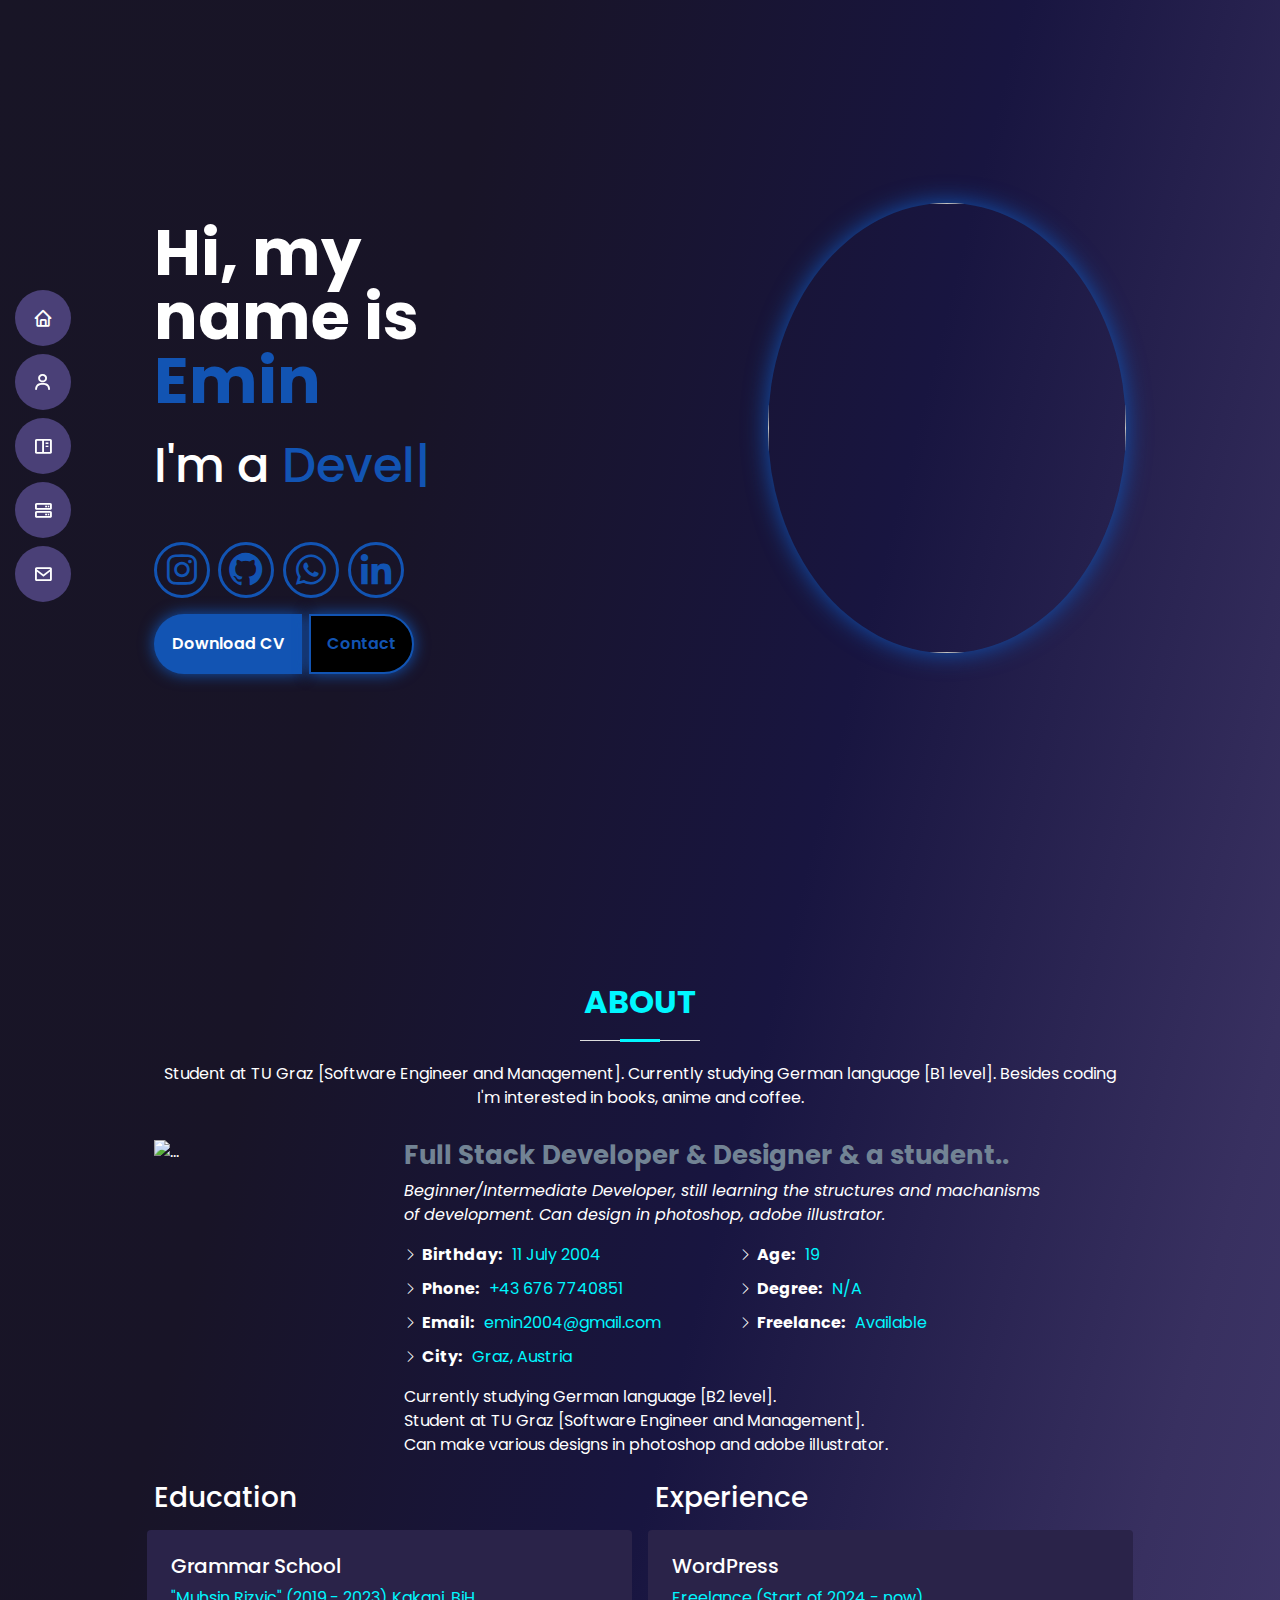
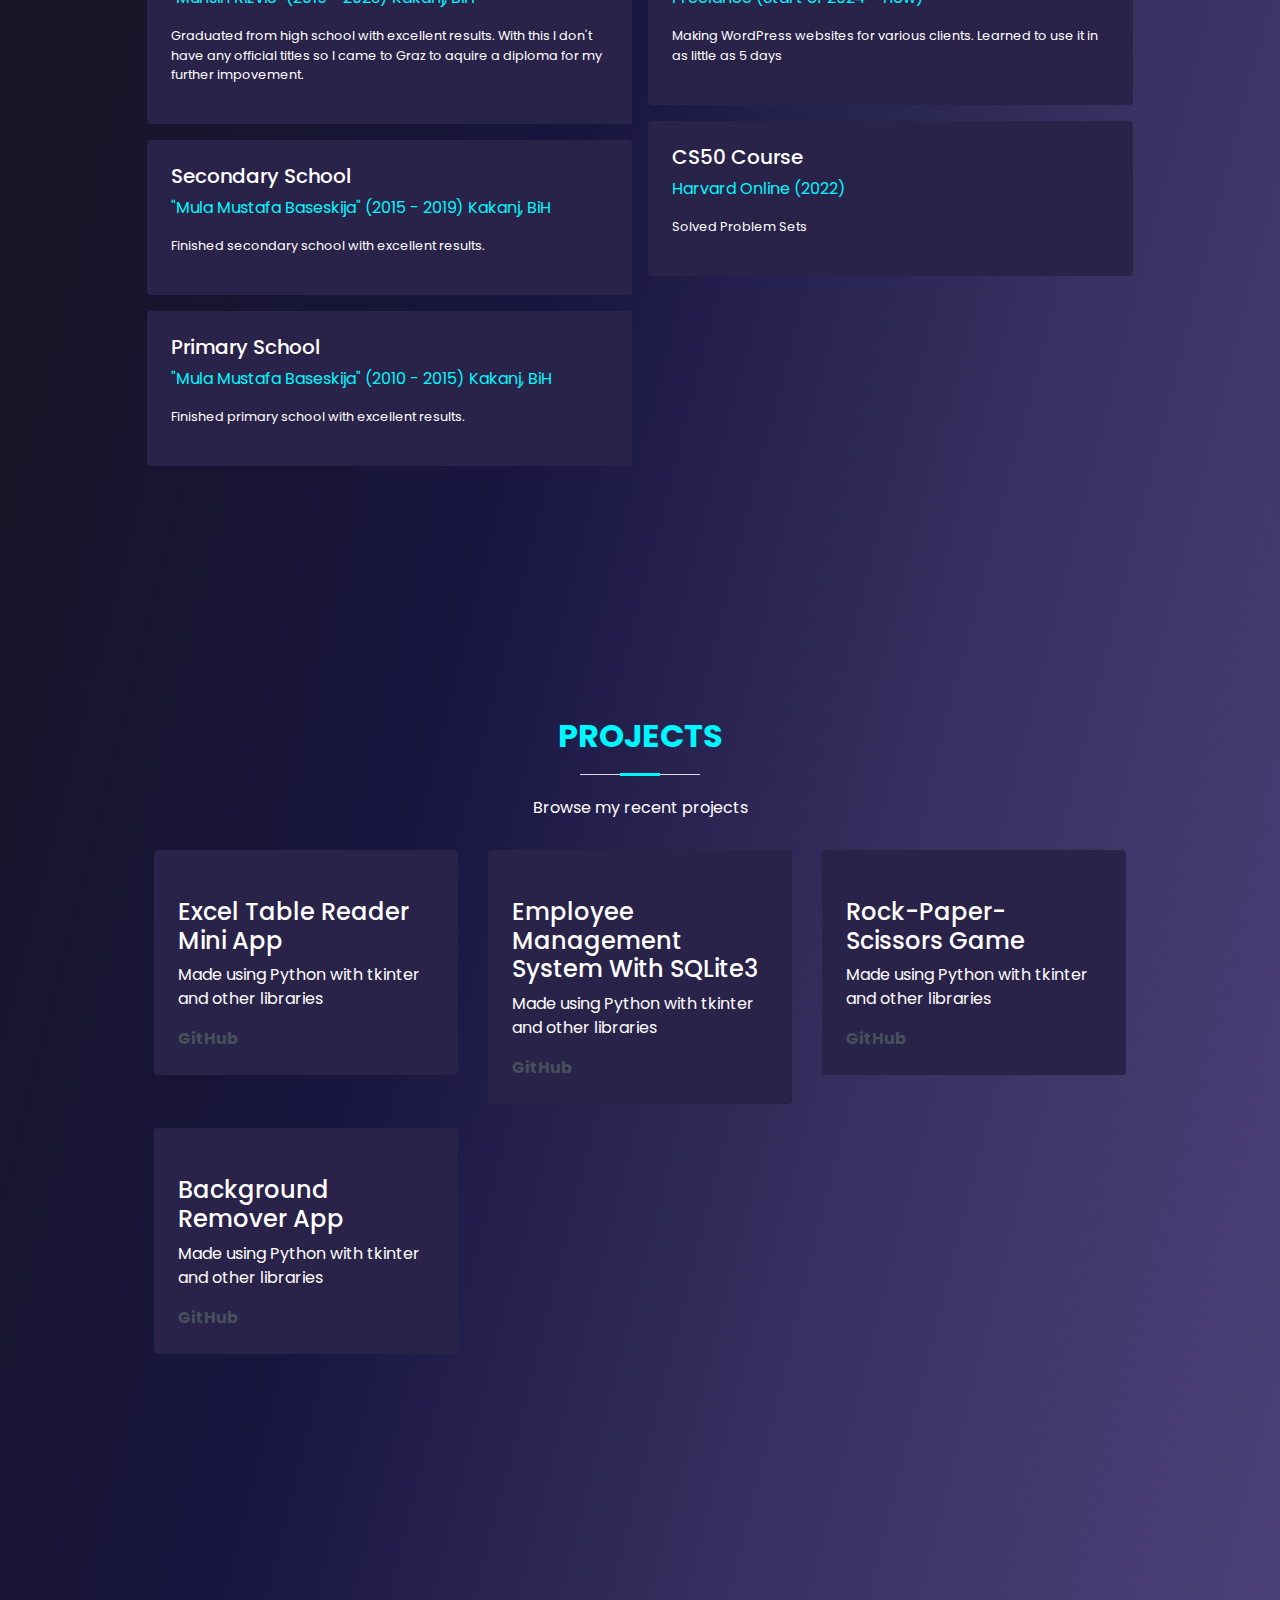
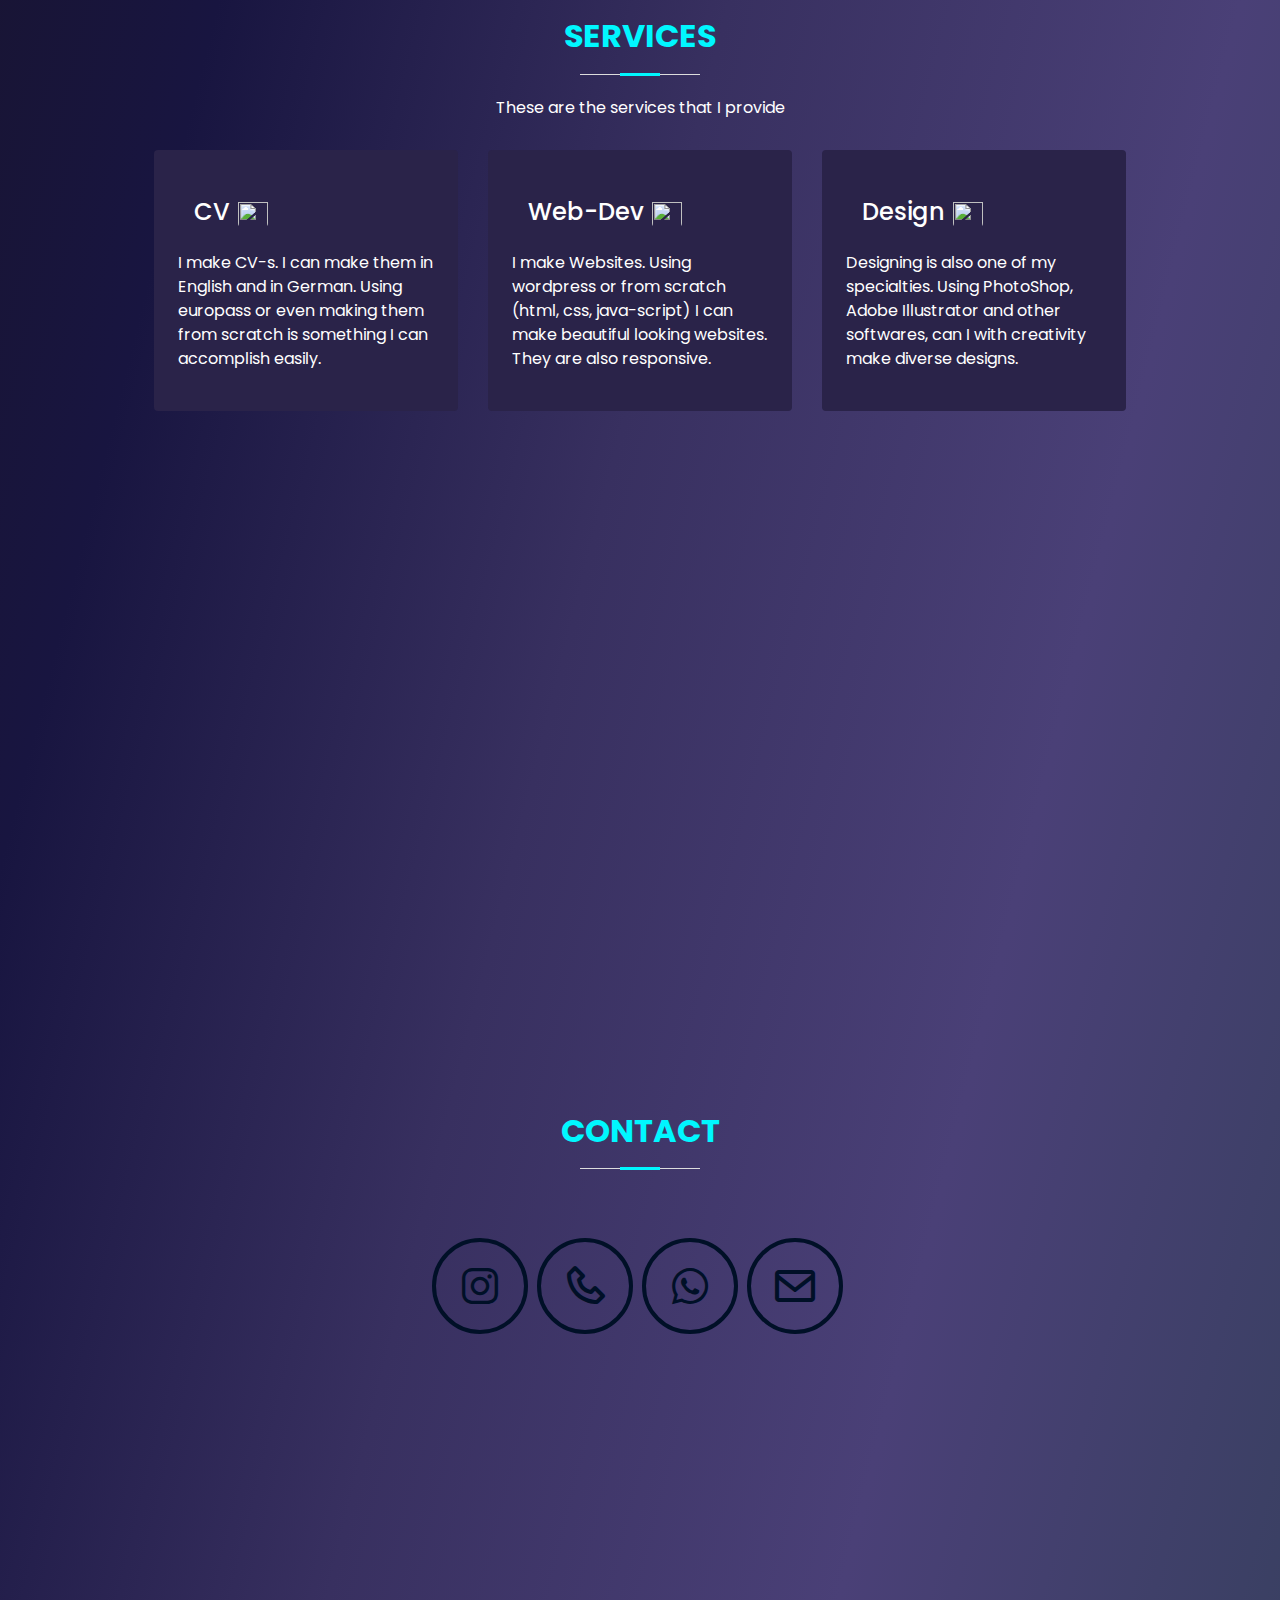
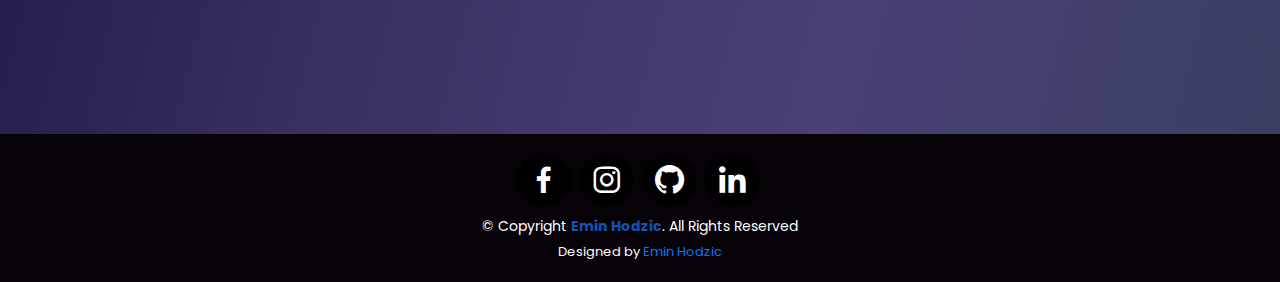
==== commit cec1ad7d: "Add files via upload" ====
--- a/index.html
+++ b/index.html
@@ -1,449 +1,418 @@
 <!DOCTYPE html>
 <html lang="en">
-    <head>
-        <meta charset="utf-8" />
-        <meta name="viewport" content="width=device-width, initial-scale=1, shrink-to-fit=no" />
-        <meta name="description" content="" />
-        <meta name="author" content="" />
-        <title>Personal Web Emin Hodzic</title>
-
-        <!-- ======= Favicon ======= -->
-        <link rel="icon" type="image/x-icon" href="assets/favicon.ico" />
-
-        <!-- ======= Font Awesome icons (free version) ======= -->
-        <script src="https://use.fontawesome.com/releases/v6.3.0/js/all.js" crossorigin="anonymous"></script>
-
-        <!-- ======= Google fonts ======= -->
-        <link href="https://fonts.googleapis.com/css?family=Montserrat:400,700" rel="stylesheet" type="text/css" />
-        <link href="https://fonts.googleapis.com/css?family=Lato:400,700,400italic,700italic" rel="stylesheet" type="text/css" />
-        <link href="https://fonts.googleapis.com/css?family=Open+Sans:300,300i,400,400i,600,600i,700,700i|Raleway:300,300i,400,400i,500,500i,600,600i,700,700i|Poppins:300,300i,400,400i,500,500i,600,600i,700,700i" rel="stylesheet">
-
-        <!-- ======= Core theme CSS (includes Bootstrap) ======= -->
-        <link href="css/styles.css" rel="stylesheet" />
-
-        <!-- ======= Vendor CSS Files ======= -->
-        <link href="assets/vendor/aos/aos.css" rel="stylesheet">
-        <link href="assets/vendor/bootstrap/css/bootstrap.min.css" rel="stylesheet">
-        <link href="assets/vendor/bootstrap-icons/bootstrap-icons.css" rel="stylesheet">
-        <link href="assets/vendor/boxicons/css/boxicons.min.css" rel="stylesheet">
-        <link href="assets/vendor/glightbox/css/glightbox.min.css" rel="stylesheet">
-        <link href="assets/vendor/swiper/swiper-bundle.min.css" rel="stylesheet">
-
-        <!-- ======= Template Main CSS File ======= -->
-        <link href="assets/css/style.css" rel="stylesheet">
-    </head>
-
-<body id="page-top">
-    <!-- ####### Navigation ####### -->
-    <!-- ======= Mobile nav toggle button ======= -->
-    <!-- <button type="button" class="mobile-nav-toggle d-xl-none"><i class="bi bi-list mobile-nav-toggle"></i></button> -->
-    <i class="bi bi-list mobile-nav-toggle d-lg-none"></i>
-
-    <!-- ======= Header ======= -->
-    <header id="header" class="d-flex flex-column justify-content-center">
-      <nav id="navbar" class="navbar nav-menu"><!-- nav-menu -->
-        <ul>
-          <li><a href="#hero" class="nav-link scrollto active"><i class="bx bx-home"></i> <span>Home</span></a></li>
-          <li><a href="#about" class="nav-link scrollto"><i class="bx bx-user"></i> <span>About</span></a></li>
-          <li><a href="#resume" class="nav-link scrollto"><i class="bx bx-file-blank"></i> <span>Resume</span></a></li>
-          <li><a href="#portfolio" class="nav-link scrollto"><i class="bx bx-book-content"></i> <span>Portfolio</span></a></li>
-          <li><a href="#services" class="nav-link scrollto"><i class="bx bx-server"></i> <span>Services</span></a></li>
-          <li><a href="#contact" class="nav-link scrollto"><i class="bx bx-envelope"></i> <span>Contact</span></a></li>
-        </ul>
-      </nav><!-- .nav-menu -->
-    </header>
-    <!-- ====== End Header ======= -->
-
-    <!-- ####### Home/Hero ####### -->
-    <section id="hero" class="d-flex flex-column justify-content-center">
-      <div class="container" data-aos="zoom-in" data-aos-delay="100">
-        <h1>Emin Hodzic</h1>
-        <p>I'm a <span class="typed" data-typed-items="Developer, Web-Dev, Designer"></span></p>
-        <div class="social-links">
-          <a href="https://www.facebook.com/emin1107/" class="facebook"><i class="bx bxl-facebook"></i></a>
-          <a href="https://www.instagram.com/emin11.7/" class="instagram"><i class="bx bxl-instagram"></i></a>
-          <a href="https://github.com/Emin1107" class="github"><i class="bx bxl-github"></i></a>
-          <a href="https://www.linkedin.com/in/emin-hod%C5%BEi%C4%87-aa8116259/" class="linkedin"><i class="bx bxl-linkedin"></i></a>
-        </div>
-      </div>
-    </section>
-    <!--$$$$$$$$$ MAIN $$$$$$$$$-->
-    <main id="main">
-
-      <!-- ###### About/O meni ###### -->
-      <section id="about" class="about">
-        <div class="container" data-aos="fade-up">
-          <div class="section-title">
-            <h2>About</h2>
-            <p>Student at TU Graz [Software Engineer and Management]. 
-              Currently studying German language [B1 level]. 
-              Besides coding I'm interested in books, anime and coffee.</p>
-          </div>
-
-          <div class="row">
-            <div class="col-lg-3">
-              <img src="assets/img/emin tu graz photo.jpg" class="img-fluid" alt="...">
-            </div>
-
-            <div class="col-lg-8 pt-4 pt-lg-0 content">
-              <h3>Full Stack Developer &amp; Designer.</h3>
-              <p class="fst-italic">
-                Beginner/Intermediate Developer, still learning the structures and machanisms of development. 
-                Can design in photoshop, adobe illustrator.
-              </p>
-              <div class="row">
-                <div class="col-lg-6">
-                  <ul>
-                    <li><i class="bi bi-chevron-right"></i> <strong>Birthday:</strong> <span>11 July 2004</span></li>
-                    <li><i class="bi bi-chevron-right"></i> <strong>Phone:</strong> <span>+387 60 310 3434</span></li>
-                    <li><i class="bi bi-chevron-right"></i> <strong>Email:</strong> <span>emin2004@gmail.com/soon business mail</span></li>
-                    <li><i class="bi bi-chevron-right"></i> <strong>City:</strong> <span>Graz, Austria</span></li>
-                  </ul>
-                </div>
-                <div class="col-lg-6">
-                  <ul>
-                    <li><i class="bi bi-chevron-right"></i> <strong>Age:</strong> <span>19</span></li>
-                    <li><i class="bi bi-chevron-right"></i> <strong>Degree:</strong> <span>N/A</span></li>
-                    <li><i class="bi bi-chevron-right"></i> <strong>Freelance:</strong> <span>Available</span></li>
-                  </ul>
-                </div>
-                <p>
-                  Started to learn how to code in 2019 when the corona virus was breaking out. 
-                  I liked the feeling when you finish a program and it works, it fulfilled me. 
-                  It's amazing how much you can do, and how you can create. Always learning more!
-                </p>
-              </div>
-            </div>
-          </div>
-        </div>
-      </section>
-
-      <!-- ###### Skills ###### -->
-      <section id="skills" class="skills section-bg">
-        <div class="container" data-aos="fade-up">
-          <div class="section-title">
-            <h2>Skills</h2>
-          </div>
-
-          <div class="row skills-content">
-            <div class="col-lg-6">
-
-              <div class="progress">
-                <span class="skill">C <i class="val">70%</i></span>
-                <div class="progress-bar-wrap">
-                  <div class="progress-bar" role="progressbar" aria-valuenow="70" aria-valuemin="0" aria-valuemax="100"></div>
-                </div>
-              </div>
-              
-              <div class="progress">
-                <span class="skill">C++ <i class="val">50%</i></span>
-                <div class="progress-bar-wrap">
-                  <div class="progress-bar" role="progressbar" aria-valuenow="50" aria-valuemin="0" aria-valuemax="100"></div>
-                </div>
-              </div>
-
-              <div class="progress">
-                <span class="skill">Python <i class="val">45%</i></span>
-                <div class="progress-bar-wrap">
-                  <div class="progress-bar" role="progressbar" aria-valuenow="45" aria-valuemin="0" aria-valuemax="100"></div>
-                </div>
-              </div>
-
-              <div class="progress">
-                <span class="skill">SQL <i class="val">80%</i></span>
-                <div class="progress-bar-wrap">
-                  <div class="progress-bar" role="progressbar" aria-valuenow="80" aria-valuemin="0" aria-valuemax="100"></div>
-                </div>
-              </div>
-
-              <div class="progress">
-                <span class="skill">PHOTOSHOP <i class="val">55%</i></span>
-                <div class="progress-bar-wrap">
-                  <div class="progress-bar" role="progressbar" aria-valuenow="55" aria-valuemin="0" aria-valuemax="100"></div>
-                </div>
-              </div>
-
-            </div>
-            <div class="col-lg-6">
-
-              <div class="progress">
-                <span class="skill">HTML <i class="val">70%</i></span>
-                <div class="progress-bar-wrap">
-                  <div class="progress-bar" role="progressbar" aria-valuenow="70" aria-valuemin="0" aria-valuemax="100"></div>
-                </div>
-              </div>
-              
-              <div class="progress">
-                <span class="skill">CSS <i class="val">40%</i></span>
-                <div class="progress-bar-wrap">
-                  <div class="progress-bar" role="progressbar" aria-valuenow="40" aria-valuemin="0" aria-valuemax="100"></div>
-                </div>
-              </div>
-
-              <div class="progress">
-                <span class="skill">JavaScript <i class="val">35%</i></span>
-                <div class="progress-bar-wrap">
-                  <div class="progress-bar" role="progressbar" aria-valuenow="35" aria-valuemin="0" aria-valuemax="100"></div>
-                </div>
-              </div>
-
-              <div class="progress">
-                <span class="skill">BootStrap <i class="val">55%</i></span>
-                <div class="progress-bar-wrap">
-                  <div class="progress-bar" role="progressbar" aria-valuenow="55" aria-valuemin="0" aria-valuemax="100"></div>
-                </div>
-              </div>
-
-              <div class="progress">
-                <span class="skill">Adobe illustrator <i class="val">75%</i></span>
-                <div class="progress-bar-wrap">
-                  <div class="progress-bar" role="progressbar" aria-valuenow="75" aria-valuemin="0" aria-valuemax="100"></div>
-                </div>
-              </div>
-            </div>
-          </div>
-        </div>
-      </section>
-
-      <!-- ###### Resume ###### -->
-      <section id="resume" class="resume">
-        <div class="container" data-aos="fade-up">
-          
-          <div class="section-title">
-            <h2>Resume</h2>
-            <p>I graduated from the "Muhsin Rizvić" high school in Kakanj. 
-              It was said that I was an outstanding student. 
-              In my free time I dedicate myself to many hobbies, 
-              including sports of all kinds, and passionate programming; 
-              which will hopefully help me in my goal to become a successful programmer. 
-              My strengths lie in my communication skills, 
-              my ability to solve problems and work in a team as well as alone.</p>
-          </div>
-
+<head>
+    <meta charset="UTF-8">
+    <meta name="viewport" content="width=device-width, initial-scale=1.0">
+    <title>Emin Hodzic Personal-Web</title>
+
+    <!-- Links to css files -->
+    <link rel="stylesheet" href="./css/bootstrap.min.css">
+    <link rel="stylesheet" href="./css/line-awesome.min.css">
+    <link rel="stylesheet" href="./css/style.css">
+    <link rel="stylesheet" href="./css/aos.css">
+    <link rel="stylesheet" href="./css/bootstrap-icons/bootstrap-icons.css">
+    <link rel="stylesheet" href="./css/boxicons/css/boxicons.min.css">
+
+</head>
+
+<body id="body">
+  <!-------------------Mobile Nav Button------------------->
+  <i class="bi bi-list mobile-nav-toggle d-lg-none"></i>
+
+  <!-------------------Header------------------->
+  <header id="header" class="d-flex flex-column justify-content-center">
+      <!-- nav-menu -->
+      <nav id="navbar" class="navbar nav-menu fixed-center">
+          <ul>
+            <li><a href="#profile" class="nav-link scrollto active"><i class="bx bx-home"></i> <span>Home</span></a></li>
+            <li><a href="#about" class="nav-link scrollto active"><i class="bx bx-user"></i> <span>About</span></a></li>
+            <!--<li><a href="#skills" class="nav-link scrollto active"><i class="bx bx-check"></i></i> <span>Skills</span></a></li>-->
+            <li><a href="#projects" class="nav-link scrollto active"><i class="bx bx-book-content"></i> <span>Projects</span></a></li>
+            <li><a href="#services" class="nav-link scrollto active"><i class="bx bx-server"></i> <span>Services</span></a></li>
+            <li><a href="#contact" class="nav-link scrollto active"><i class="bx bx-envelope"></i> <span>Contact</span></a></li>
+          </ul>
+        </nav>
+        <!-- nav-menu -->
+  </header>
+
+  <!--------------------Hero-------------------->
+  <section id="profile" class="home">
+    <div class="home-content">
+      <h1>Hi, my name is <span>Emin</span></h1>
+      <h3 class="text-animation">I'm a <span class="typed" data-typed-items="Developer, Web-Dev, Designer, Student"></span></h3>
+      <div class="social-icons">
+        <a href="https://www.instagram.com/emin11.7/"><i class="bx bxl-instagram"></i></a>
+        <a href="https://github.com/Emin1107"><i class="bx bxl-github"></i></a>
+        <a href="https://api.whatsapp.com/send?phone=387603103434"><i class="bx bxl-whatsapp"></i></a>
+        <a href="https://www.linkedin.com/in/emin-hod%C5%BEi%C4%87-aa8116259/"><i class="bx bxl-linkedin"></i></a>
+      </div>
+
+      <div class="btn-group">
+        <a class="btn" onclick="window.open('./assets/Emin Hodžić CV 04.2024.pdf')">Download CV</a>
+        <a class="btn" onclick="location.href='#contact'">Contact</a>
+      </div>
+
+    </div>
+
+      <div class="home-img">
+        <img src="./assets/Mein Photos/RAAAAA.jpg" alt="" width="400px" height="450px">
+      </div>
+  </section>
+
+  <!--------------------About---------------------->
+  <section id="about" class="about">
+      <div class="section-title">
+        <h2>About</h2>
+        <p>Student at TU Graz [Software Engineer and Management]. 
+          Currently studying German language [B1 level]. 
+          Besides coding I'm interested in books, anime and coffee.</p>
+      </div>
+
+      <div class="row">
+        <div class="col-lg-3">
+          <img src="./assets/Mein Photos/Main Photo.jpg" class="img-fluid" alt="...">
+        </div>
+
+        <div class="col-lg-8 pt-4 pt-lg-0 content">
+          <h3>Full Stack Developer &amp; Designer &amp; a student..</h3>
+          <p class="fst-italic">
+            <i>Beginner/Intermediate Developer, still learning the structures and machanisms of development. 
+              Can design in photoshop, adobe illustrator.</i>
+          </p>
           <div class="row">
             <div class="col-lg-6">
-              <h3 class="resume-title">Education</h3>
-              <div class="resume-item">
-                <h4>Grammar School "Muhsin Rizvic"</h4>
-                <h5>2019 - 2023</h5>
-                <p><em>Gymnasium "Muhsin Rizvic", Kakanj, BiH</em></p>
-                <p>Graduated from high school with excellent results. With this I don't have any official titles so I came to Graz to aquire a diploma for my further impovement.</p>
-              </div>
-              <div class="resume-item">
-                <h4>Secondary school</h4>
-                <h5>2015 - 2019</h5>
-                <p><em>Osnovna skola "Mula Mustafa Baseskija", Kakanj, BiH</em></p>
-                <p>Finished secondary school with excellent results.</p>
-              </div>
-              <div class="resume-item">
-                <h4>Primary school</h4>
-                <h5>2010 - 2015</h5>
-                <p><em>Osnovna skola "Mula Mustafa Baseskija", Kakanj, BiH</em></p>
-                <p>Finished primary school with excellent results.</p>
-              </div>
-              <h3 class="resume-title">Volunteer activities</h3>
-              <div class="resume-item">
-                <h4>KICK</h4>
-                <h5>2022 - 2024</h5>
-                <p><em>KICK center, Kakanj, BiH </em></p>
-                <ul>
-                  <li>UNICEF Project, "Air pollution" <h6>2023</h6></li>
-                  <li>International Day of Cleaning, "Let's do it" <h6>2022</h6></li>
-                </ul>
-              </div>
-
-              <h3 class="resume-title">Language</h3>
-              <div class="resume-item">
-                <h4>Bosnian</h4>
-                <h5>Mother Language</h5>
-              </div>
-              <div class="resume-item">
-                <h4>English</h4>
-                <h5>C1</h5>
-              </div>
-              <div class="resume-item">
-                <h4>German</h4>
-                <h5>B1/B2</h5>
-              </div>
-              <div class="resume-item">
-                <h3><b>My Resume/CV -></b></h3>
-                <h5>On the right side of the screen You can see my CV</h5>
-              </div>
+              <ul>
+                <li><i class="bi bi-chevron-right"></i> <strong>Birthday:</strong> <span>11 July 2004</span></li>
+                <li><i class="bi bi-chevron-right"></i> <strong>Phone:</strong> <span>+43 676 7740851</span></li>
+                <li><i class="bi bi-chevron-right"></i> <strong>Email:</strong> <span>emin2004@gmail.com</span></li>
+                <li><i class="bi bi-chevron-right"></i> <strong>City:</strong> <span>Graz, Austria</span></li>
+              </ul>
             </div>
             <div class="col-lg-6">
-              <img src="assets/Emin Hodžić CV 04.2024/Emin Hodžić CV 04.2024-1.png" class="img-fluid" alt="...">
-              <img src="assets//Emin Hodžić CV 04.2024/Emin Hodžić CV 04.2024-2.png" class="img-fluid" alt="...">
-            </div>
-          </div>
-        </div>
-      </section>
-
-      <!-- ###### Portfolio ###### -->
-      <section id="portfolio" class="portfolio">
-        <div class="container" data-aos="fade-up">
-
-          <div class="section-title">
-            <h2>Portfolio</h2>
-            <p>My projects that I have made or remade. </p>
-          </div>
-
-          <div class="row">
-            <div class="col-lg-12 justify-content-center" data-aos="fade-up" data-aos-delay="100">
-              <ul id="portfolio-flters">
-                <li data-filter="*" class="filter-active">All</li>
-                <li data-filter=".filter-app">App</li>
-                <li data-filter=".filter-card">Card</li>
-                <li data-filter=".filter-web">Web</li>
+              <ul>
+                <li><i class="bi bi-chevron-right"></i> <strong>Age:</strong> <span>19</span></li>
+                <li><i class="bi bi-chevron-right"></i> <strong>Degree:</strong> <span>N/A</span></li>
+                <li><i class="bi bi-chevron-right"></i> <strong>Freelance:</strong> <span>Available</span></li>
               </ul>
-            </div> 
-          </div>
-
-          <div class="row portfolio-container" data-aos="fade-up" data-aos-delay="200">
-            <div class="col-lg-4 col-md-6 portfolio-item filter-app">
-              <h1></h1>
-              <div class="portfolio-wrap">
-              <img src="assets/img/portfolio/Portfolio-RPS-Mini-Project-App-main.png" class="img-fluid" alt="...">
-              <div class="portfolio-info">
-                <h4>Rock Paper Scissors App</h4>
-                <p>Mini App made using Python</p>
-                <div class="portfolio-links">
-                  <a href="portfolio-details.html" class="portfolio-details-lightbox" data-glightbox="type: external" title="Portfolio Details"><i class="bx bx-link"></i></a>
-                </div>
-              </div>
-            </div>
-          </div>
-        </div>
-      </div>
-      </section>
-
-      <!-- ##### Services ##### -->
-      <section id="services" class="services">
-        <div class="container" data-aos="fade-up">
-
-          <div class="section-title">
-            <h2>Services</h2>
-            <p>I offer different services besides coding.</p>
-          </div>
-
-          <div class="row">
-            <div class="col-lg-4 col-md-6 d-flex align-items-stretch" data-aos="zoom-in" data-aos-delay="100">
-              <div class="icon-box iconbox-blue">
-                <div class="icon">
-                  <svg width="100" height="100" viewBox="0 0 600 600" xmlns="http://www.w3.org/2000/svg">
-                    <path stroke="none" stroke-width="0" fill="#f5f5f5" d="M300,521.0016835830174C376.1290562159157,517.8887921683347,466.0731472004068,529.7835943286574,510.70327084640275,468.03025145048787C554.3714126377745,407.6079735673963,508.03601936045806,328.9844924480964,491.2728898941984,256.3432110539036C474.5976632858925,184.082847569629,479.9380746630129,96.60480741107993,416.23090153303,58.64404602377083C348.86323505073057,18.502131276798302,261.93793281208167,40.57373210992963,193.5410806939664,78.93577620505333C130.42746243093433,114.334589627462,98.30271207620316,179.96522072025542,76.75703585869454,249.04625023123273C51.97151888228291,328.5150500222984,13.704378332031375,421.85034740162234,66.52175969318436,486.19268352777647C119.04800174914682,550.1803526380478,217.28368757567262,524.383925680826,300,521.0016835830174"></path>
-                  </svg>
-                  <i class="bx bx-file"></i>
-                </div>
-                <h4>CV-s</h4>
-                <p>I make CV-s. I can make them on Bosnian/Croatian/Serbian, German and English language. </p>
-              </div>
-            </div>
-            <div class="col-lg-4 col-md-6 d-flex align-items-stretch mt-4 mt-md-0" data-aos="zoom-in" data-aos-delay="100">
-              <div class="icon-box iconbox-blue">
-                <div class="icon">
-                  <svg width="100" height="100" viewBox="0 0 600 600" xmlns="http://www.w3.org/2000/svg">
-                    <path stroke="none" stroke-width="0" fill="#f5f5f5" d="M300,521.0016835830174C376.1290562159157,517.8887921683347,466.0731472004068,529.7835943286574,510.70327084640275,468.03025145048787C554.3714126377745,407.6079735673963,508.03601936045806,328.9844924480964,491.2728898941984,256.3432110539036C474.5976632858925,184.082847569629,479.9380746630129,96.60480741107993,416.23090153303,58.64404602377083C348.86323505073057,18.502131276798302,261.93793281208167,40.57373210992963,193.5410806939664,78.93577620505333C130.42746243093433,114.334589627462,98.30271207620316,179.96522072025542,76.75703585869454,249.04625023123273C51.97151888228291,328.5150500222984,13.704378332031375,421.85034740162234,66.52175969318436,486.19268352777647C119.04800174914682,550.1803526380478,217.28368757567262,524.383925680826,300,521.0016835830174"></path>
-                  </svg>
-                  <i class="bx bx-credit-card-front"></i>
-                </div>
-                <h4>Visit Cards</h4>
-                <p>I make visit cards. I also use new technologies to make them modern (exp. QR-Codes)</p>
-              </div>
-            </div>
-            <div class="col-lg-4 col-md-6 d-flex align-items-stretch mt-4 mt-md-0" data-aos="zoom-in" data-aos-delay="100">
-              <div class="icon-box iconbox-blue">
-                <div class="icon">
-                  <svg width="100" height="100" viewBox="0 0 600 600" xmlns="http://www.w3.org/2000/svg">
-                    <path stroke="none" stroke-width="0" fill="#f5f5f5" d="M300,521.0016835830174C376.1290562159157,517.8887921683347,466.0731472004068,529.7835943286574,510.70327084640275,468.03025145048787C554.3714126377745,407.6079735673963,508.03601936045806,328.9844924480964,491.2728898941984,256.3432110539036C474.5976632858925,184.082847569629,479.9380746630129,96.60480741107993,416.23090153303,58.64404602377083C348.86323505073057,18.502131276798302,261.93793281208167,40.57373210992963,193.5410806939664,78.93577620505333C130.42746243093433,114.334589627462,98.30271207620316,179.96522072025542,76.75703585869454,249.04625023123273C51.97151888228291,328.5150500222984,13.704378332031375,421.85034740162234,66.52175969318436,486.19268352777647C119.04800174914682,550.1803526380478,217.28368757567262,524.383925680826,300,521.0016835830174"></path>
-                  </svg>
-                  <i class="bx bx-palette"></i>
-                </div>
-                <h4>Logos</h4>
-                <p>I make logos. With and without references. U can see a logo example in my portfolio section.</p>
-              </div>
-            </div>
-          </div>
-        </div>
-      </section>
-
-      <!-- ##### Contact ##### -->
-      <section id="contact" class="contact">
-        <div class="container" data-aos="fade-up">
-          <div class="section-title">
-            <h2>Contact</h2>
-          </div>
-
-          <div class="row mt-1">
-            <div class="col-lg-4">
-              <div class="info">
-                
-                <div class="email">
-                  <i class="bi bi-envelope"></i>
-                  <h4>Email:</h4>
-                  <a href="mailto:emin.hodzic2004@gmail.com">
-                    <p>emin.hodzic2004@gmail.com</p>
-                  </a>
-                </div>
-
-                <div class="phone">
-                  <i class="bi bi-phone"></i>
-                  <h4>Phone:</h4>
-                  <p>06767740851</p>
-                </div>
-
-                <div class="phone">
-                  <i class="bi bi-instagram"></i>
-                  <h4>Instagram:</h4>
-                  <a href="https://www.instagram.com/emin11.7/">
-                    <p>emin11.7</p>
-                  </a>
-                </div>
-
-              </div>
-            </div>
-          </div>
-        </div>
-      </section>
-
-      <!-- ##### Footer ##### -->
-      <footer id="footer">
-        <div class="container">
-          <h3>Emin Hodzic</h3>
-          <p>Student at TU Graz [Software Engineer and Management]. Currently studying German language [B1 level]. Besides coding I'm interested in books, anime and coffee.</p>
-        </div>
-        <div class="social-links">
-          <a href="https://www.facebook.com/emin1107/" class="facebook"><i class="bx bxl-facebook"></i></a>
-          <a href="https://www.instagram.com/emin11.7/" class="instagram"><i class="bx bxl-instagram"></i></a>
-          <a href="https://github.com/Emin1107" class="github"><i class="bx bxl-github"></i></a>
-          <a href="https://www.linkedin.com/in/emin-hod%C5%BEi%C4%87-aa8116259/" class="linkedin"><i class="bx bxl-linkedin"></i></a>
-        </div>
-        <div class="copyright">
-          &copy; Copyright <strong><span>Emin Hodzic</span></strong>. All Rights Reserved
-        </div>
-        <div class="credits">
-          Designed by <a href="https://github.com/Emin1107">Emin Hodzic</a>
-        </div>
-      </footer>
-
-      <div id="preloader"></div>
-      <a href="#" class="back-to-top d-flex align-items-center justify-content-center"><i class="bi bi-arrow-up-short"></i></a>
-
-    </main>
-
-
-    <!-- ####### Vendor JS Files ####### -->
-    <script src="assets/vendor/purecounter/purecounter_vanilla.js"></script>
-    <script src="assets/vendor/aos/aos.js"></script>
-    <script src="assets/vendor/bootstrap/js/bootstrap.bundle.min.js"></script>
-    <script src="assets/vendor/glightbox/js/glightbox.min.js"></script>
-    <script src="assets/vendor/isotope-layout/isotope.pkgd.min.js"></script>
-    <script src="assets/vendor/swiper/swiper-bundle.min.js"></script>
-    <script src="assets/vendor/typed.js/typed.umd.js"></script>
-    <script src="assets/vendor/waypoints/noframework.waypoints.js"></script>
-    <script src="assets/vendor/php-email-form/validate.js"></script>
-
-    <!-- Template Main JS File -->
-  <script src="assets/js/main.js"></script>
+            </div>
+            <p>
+              Currently studying German language [B2 level]. <br>
+              Student at TU Graz [Software Engineer and Management]. <br> 
+              Can make various designs in photoshop and adobe illustrator.
+            </p>
+          </div>
+        </div>
+      </div>
+
+      <!------------------Education-------------------->
+      <div class="row gy-5 pt-4">
+        <div class="col-lg-6">
+          
+          <h3 class="mb-2">Education</h3>
+          <div class="row gy-4">
+
+            <div class="col-12 p-2">
+              <div class="bg-base p-4 rounded shadow-eff">
+                <h5>Grammar School</h5>
+                <p class="year">"Muhsin Rizvic" (2019 - 2023) Kakanj, BiH</p>
+                <p class="text">Graduated from high school with excellent results. With this I don't have any official titles so I came to Graz to aquire a diploma for my further impovement.</p>
+              </div>
+            </div>
+
+            <div class="col-12 p-2">
+              <div class="bg-base p-4 rounded shadow-eff">
+                <h5>Secondary School</h5>
+                <p class="year">"Mula Mustafa Baseskija" (2015 - 2019) Kakanj, BiH</p>
+                <p class="text">Finished secondary school with excellent results.</p>
+              </div>
+            </div>
+
+            <div class="col-12 p-2">
+              <div class="bg-base p-4 rounded shadow-eff">
+                <h5>Primary School</h5>
+                <p class="year">"Mula Mustafa Baseskija" (2010 - 2015) Kakanj, BiH</p>
+                <p class="text">Finished primary school with excellent results.</p>
+              </div>
+            </div>
+
+          </div>
+          
+        </div>
+        
+        <div class="col-lg-6">
+          <h3 class="mb-2">Experience</h3>
+          <div class="row gy-4">
+
+            <div class="col-12 p-2">
+              <div class="bg-base p-4 rounded shadow-eff">
+                <h5>WordPress</h5>
+                <p class="year">Freelance (Start of 2024 - now)</p>
+                <p class="text">Making WordPress websites for various clients. Learned to use it in as little as 5 days</p>
+              </div>
+            </div>
+
+            <div class="col-12 p-2">
+              <div class="bg-base p-4 rounded shadow-eff">
+                <h5>CS50 Course</h5>
+                <p class="year">Harvard Online (2022)</p>
+                <p class="text">Solved Problem Sets</p>
+              </div>
+            </div>
+
+
+          </div>
+        </div>
+
+      </div>
+  </section>
+
+  <!-- to be made or not will see <section id="skills" class="skills">
+    <div class="section-title">
+      <h2>SKILLS</h2>
+    </div>
+    
+    <div class="section-container">
+        <div class="row skills-content">
+          <div class="col-lg-6">
+
+            <div class="progress">
+              <span class="skill">C <i class="val">70%</i></span>
+              <div class="progress-bar-wrap">
+                <div class="progress-bar" role="progressbar" aria-valuenow="70" aria-valuemin="0" aria-valuemax="100"></div>
+              </div>
+            </div>
+            
+            <div class="progress">
+              <span class="skill">C++ <i class="val">50%</i></span>
+              <div class="progress-bar-wrap">
+                <div class="progress-bar" role="progressbar" aria-valuenow="50" aria-valuemin="0" aria-valuemax="100"></div>
+              </div>
+            </div>
+
+            <div class="progress">
+              <span class="skill">Python <i class="val">45%</i></span>
+              <div class="progress-bar-wrap">
+                <div class="progress-bar" role="progressbar" aria-valuenow="45" aria-valuemin="0" aria-valuemax="100"></div>
+              </div>
+            </div>
+
+            <div class="progress">
+              <span class="skill">SQL <i class="val">80%</i></span>
+              <div class="progress-bar-wrap">
+                <div class="progress-bar" role="progressbar" aria-valuenow="80" aria-valuemin="0" aria-valuemax="100"></div>
+              </div>
+            </div>
+
+            <div class="progress">
+              <span class="skill">PHOTOSHOP <i class="val">55%</i></span>
+              <div class="progress-bar-wrap">
+                <div class="progress-bar" role="progressbar" aria-valuenow="55" aria-valuemin="0" aria-valuemax="100"></div>
+              </div>
+            </div>
+
+            <div class="progress">
+              <span class="skill">WordPress <i class="val">40%</i></span>
+              <div class="progress-bar-wrap">
+                <div class="progress-bar" role="progressbar" aria-valuenow="40" aria-valuemin="0" aria-valuemax="100"></div>
+              </div>
+            </div>
+
+          </div>
+          
+          <div class="col-lg-6">
+
+            <div class="progress">
+              <span class="skill">HTML <i class="val">70%</i></span>
+              <div class="progress-bar-wrap">
+                <div class="progress-bar" role="progressbar" aria-valuenow="70" aria-valuemin="0" aria-valuemax="100"></div>
+              </div>
+            </div>
+            
+            <div class="progress">
+              <span class="skill">CSS <i class="val">40%</i></span>
+              <div class="progress-bar-wrap">
+                <div class="progress-bar" role="progressbar" aria-valuenow="40" aria-valuemin="0" aria-valuemax="100"></div>
+              </div>
+            </div>
+
+            <div class="progress">
+              <span class="skill">JavaScript <i class="val">35%</i></span>
+              <div class="progress-bar-wrap">
+                <div class="progress-bar" role="progressbar" aria-valuenow="35" aria-valuemin="0" aria-valuemax="100"></div>
+              </div>
+            </div>
+
+            <div class="progress">
+              <span class="skill">BootStrap <i class="val">55%</i></span>
+              <div class="progress-bar-wrap">
+                <div class="progress-bar" role="progressbar" aria-valuenow="55" aria-valuemin="0" aria-valuemax="100"></div>
+              </div>
+            </div>
+
+            <div class="progress">
+              <span class="skill">Adobe illustrator <i class="val">75%</i></span>
+              <div class="progress-bar-wrap">
+                <div class="progress-bar" role="progressbar" aria-valuenow="75" aria-valuemin="0" aria-valuemax="100"></div>
+              </div>
+            </div>
+
+            <div class="progress">
+              <span class="skill">Sh*tPosting <i class="val">100%</i></span>
+              <div class="progress-bar-wrap">
+                <div class="progress-bar" role="progressbar" aria-valuenow="100" aria-valuemin="0" aria-valuemax="100"></div>
+              </div>
+            </div>
+
+          </div>
+        </div>
+    </div>  
+  </section>-->
+
+  <!-------------------Projects-------------------->
+  <section id="projects" class="projects">
+    <div class="section-title">
+      <h2>Projects</h2>
+      <p>Browse my recent projects</p>
+    </div>
+
+    <div class="row">
+      <div class="col-lg-4 pb-4">
+        <div class="card-custom rounded bg-base shadow-eff">
+          <div class="card-custom-img rounded">
+            <img class="rounded img-fluid" src="./assets/portfolio/Portfolio-Excel-Reader-App-main.png" alt="">
+          </div>
+          <div class="card-custom-content p-4">
+            <h4>Excel Table Reader Mini App</h4>
+            <p>Made using Python with tkinter and other libraries</p>
+            <a href="https://github.com/Emin1107/Simple-Excel-Reader" class="link-custom">GitHub</a>
+          </div>
+        </div>
+      </div>
+      <div class="col-lg-4 pb-4">
+        <div class="card-custom rounded bg-base shadow-eff">
+          <div class="card-custom-img rounded">
+            <img class="rounded img-fluid" src="./assets/portfolio/Portfolio-MEMS-Management-System-App-main.png" alt="">
+          </div>
+          <div class="card-custom-content p-4">
+            <h4>Employee Management System With SQLite3</h4>
+            <p>Made using Python with tkinter and other libraries</p>
+            <a href="https://github.com/Emin1107/Mini-App-Employee-Management-System-with-SQLite3" class="link-custom">GitHub</a>
+          </div>
+        </div>
+      </div>
+      <div class="col-lg-4 pb-4">
+        <div class="card-custom rounded bg-base shadow-eff">
+          <div class="card-custom-img rounded">
+            <img class="rounded img-fluid" src="./assets/portfolio/Portfolio-RPS-Mini-Project-App-main.png" alt="">
+          </div>
+          <div class="card-custom-content p-4">
+            <h4>Rock-Paper-Scissors Game</h4>
+            <p>Made using Python with tkinter and other libraries</p>
+            <a href="https://github.com/Emin1107/RPS-Mini-Game-Project" class="link-custom">GitHub</a>
+          </div>
+        </div>
+      </div>
+    </div>
+    
+    <div class="row">
+      <div class="col-lg-4">
+        <div class="card-custom rounded bg-base shadow-eff">
+          <div class="card-custom-img rounded">
+            <img class="rounded img-fluid" src="./assets/portfolio/Portfolio-Removing-Background-App-main.png" alt="">
+          </div>
+          <div class="card-custom-content p-4">
+            <h4>Background Remover App</h4>
+            <p>Made using Python with tkinter and other libraries</p>
+            <a href="https://github.com/Emin1107/Removing-Background-Mini-App" class="link-custom">GitHub</a>
+          </div>
+        </div>
+      </div>
+    </div>
+
+
+  </section>
+  
+  <!-------------------Services--------------------> 
+  <section id="services" class="services">
+    <div class="section-title">
+      <h2>Services</h2>
+      <p>These are the services that I provide</p>
+    </div>
+
+      <div class="row">
+        <div class="col-md-4 pb-4">
+          <div class="service p-4 bg-base rounded shadow-eff">
+            <div class="d-flex align-items-center p-3">
+              <h4 class="mr-2 mb-2 mt-2">CV</h4>
+              <img class="rounded img-fluid iconbox" src="./assets/services/cv.png" alt="">
+            </div>
+            <p>I make CV-s. I can make them in English and in German. Using europass or even making them from scratch is something I can accomplish easily.</p>
+          </div>
+        </div>
+
+        <div class="col-md-4 pb-4">
+          <div class="service p-4 bg-base rounded shadow-eff">
+            <div class="d-flex align-items-center p-3">
+              <h4 class="mr-2 mb-2 mt-2">Web-Dev</h4> 
+              <img class="rounded img-fluid iconbox" src="./assets/services/webdev.png" alt="">
+            </div>
+            <p>I make Websites. Using wordpress or from scratch (html, css, java-script) I can make beautiful looking websites. They are also responsive.</p>
+          </div>
+        </div>
+
+        <div class="col-md-4 pb-4">
+          <div class="service p-4 bg-base rounded shadow-eff">
+            <div class="d-flex align-items-center p-3">
+              <h4 class="mr-2 mb-2 mt-2">Design</h4> 
+              <img class="rounded img-fluid iconbox" src="./assets/services/design-thinking.png" alt="">
+            </div>
+            <p>Designing is also one of my specialties. Using PhotoShop, Adobe Illustrator and other softwares, can I with creativity make diverse designs.</p>
+          </div>
+        </div>
+
+
+  </section>
+
+  <!-------------------Contact--------------------->
+  <section id="contact" class="contact">
+    <div class="section-title align-items-center justify-content-center">
+      <h2>Contact</h2>
+      <p></p>
+      <div class="social-icons2">
+        <a href="https://www.instagram.com/emin11.7/"><i class="bx bxl-instagram"></i></a>
+        <a href="tel:+436767740851"><i class="bx bx-phone"></i></a>
+        <a href="https://api.whatsapp.com/send?phone=387603103434"><i class="bx bxl-whatsapp"></i></a>
+        <a href="mailto:emin200411@gmail.com"><i class='bx bx-envelope'></i></a>
+      </div>
+    </div>
+
+  </section>
+
+
+  <!------------------------FOOTER----------------------->   
+  <footer id="footer">
+    <!--<div class="container">
+      <h3>Emin Hodzic</h3>
+      <p>Student at TU Graz [Software Engineer and Management]. Currently studying German language [B2 level]. Besides coding I'm interested in books, anime and coffee.</p>
+    </div>-->
+    <div class="social-links">
+      <a href="https://www.facebook.com/emin1107/" class="facebook"><i class="bx bxl-facebook"></i></a>
+      <a href="https://www.instagram.com/emin11.7/" class="instagram"><i class="bx bxl-instagram"></i></a>
+      <a href="https://github.com/Emin1107" class="github"><i class="bx bxl-github"></i></a>
+      <a href="https://www.linkedin.com/in/emin-hod%C5%BEi%C4%87-aa8116259/" class="linkedin"><i class="bx bxl-linkedin"></i></a>
+    </div>
+    <div class="copyright">
+      &copy; Copyright <strong><span>Emin Hodzic</span></strong>. All Rights Reserved
+    </div>
+    <div class="credits">
+      Designed by <a href="https://github.com/Emin1107">Emin Hodzic</a>
+    </div>
+  </footer>
+  
+  <!------------------------- Js Files ----------------------------->
+  <script src="./js/bootstrap.bundle.min.js"></script>
+  <script src="./js/aos.js"></script>
+  <script src="./js/typed.umd.js"></script>
+  <script src="./js/script.js"></script>
 </body>
-
-</html>
+</html>--- a/css/line-awesome.min.css
+++ b/css/line-awesome.min.css
@@ -0,0 +1 @@
+.la,.lab,.lad,.lal,.lar,.las{-moz-osx-font-smoothing:grayscale;-webkit-font-smoothing:antialiased;display:inline-block;font-style:normal;font-variant:normal;text-rendering:auto;line-height:1}.la-lg{font-size:1.33333em;line-height:.75em;vertical-align:-.0667em}.la-xs{font-size:.75em}.la-sm{font-size:.875em}.la-1x{font-size:1em}.la-2x{font-size:2em}.la-3x{font-size:3em}.la-4x{font-size:4em}.la-5x{font-size:5em}.la-6x{font-size:6em}.la-7x{font-size:7em}.la-8x{font-size:8em}.la-9x{font-size:9em}.la-10x{font-size:10em}.la-fw{text-align:center;width:1.25em}.la-ul{list-style-type:none;margin-left:2.5em;padding-left:0}.la-ul>li{position:relative}.la-li{left:-2em;position:absolute;text-align:center;width:2em;line-height:inherit}.la-border{border:solid .08em #eee;border-radius:.1em;padding:.2em .25em .15em}.la-pull-left{float:left}.la-pull-right{float:right}.la.la-pull-left,.lab.la-pull-left,.lal.la-pull-left,.lar.la-pull-left,.las.la-pull-left{margin-right:.3em}.la.la-pull-right,.lab.la-pull-right,.lal.la-pull-right,.lar.la-pull-right,.las.la-pull-right{margin-left:.3em}.la-spin{-webkit-animation:la-spin 2s infinite linear;animation:la-spin 2s infinite linear}.la-pulse{-webkit-animation:la-spin 1s infinite steps(8);animation:la-spin 1s infinite steps(8)}@-webkit-keyframes la-spin{0%{-webkit-transform:rotate(0);transform:rotate(0)}100%{-webkit-transform:rotate(360deg);transform:rotate(360deg)}}@keyframes la-spin{0%{-webkit-transform:rotate(0);transform:rotate(0)}100%{-webkit-transform:rotate(360deg);transform:rotate(360deg)}}.la-rotate-90{-webkit-transform:rotate(90deg);transform:rotate(90deg)}.la-rotate-180{-webkit-transform:rotate(180deg);transform:rotate(180deg)}.la-rotate-270{-webkit-transform:rotate(270deg);transform:rotate(270deg)}.la-flip-horizontal{-webkit-transform:scale(-1,1);transform:scale(-1,1)}.la-flip-vertical{-webkit-transform:scale(1,-1);transform:scale(1,-1)}.la-flip-both,.la-flip-horizontal.la-flip-vertical{-webkit-transform:scale(-1,-1);transform:scale(-1,-1)}:root .la-flip-both,:root .la-flip-horizontal,:root .la-flip-vertical,:root .la-rotate-180,:root .la-rotate-270,:root .la-rotate-90{-webkit-filter:none;filter:none}.la-stack{display:inline-block;height:2em;line-height:2em;position:relative;vertical-align:middle;width:2.5em}.la-stack-1x,.la-stack-2x{left:0;position:absolute;text-align:center;width:100%}.la-stack-1x{line-height:inherit}.la-stack-2x{font-size:2em}.la-inverse{color:#fff}.la-500px:before{content:"\f26e"}.la-accessible-icon:before{content:"\f368"}.la-accusoft:before{content:"\f369"}.la-acquisitions-incorporated:before{content:"\f6af"}.la-ad:before{content:"\f641"}.la-address-book:before{content:"\f2b9"}.la-address-card:before{content:"\f2bb"}.la-adjust:before{content:"\f042"}.la-adn:before{content:"\f170"}.la-adobe:before{content:"\f778"}.la-adversal:before{content:"\f36a"}.la-affiliatetheme:before{content:"\f36b"}.la-air-freshener:before{content:"\f5d0"}.la-airbnb:before{content:"\f834"}.la-algolia:before{content:"\f36c"}.la-align-center:before{content:"\f037"}.la-align-justify:before{content:"\f039"}.la-align-left:before{content:"\f036"}.la-align-right:before{content:"\f038"}.la-alipay:before{content:"\f642"}.la-allergies:before{content:"\f461"}.la-amazon:before{content:"\f270"}.la-amazon-pay:before{content:"\f42c"}.la-ambulance:before{content:"\f0f9"}.la-american-sign-language-interpreting:before{content:"\f2a3"}.la-amilia:before{content:"\f36d"}.la-anchor:before{content:"\f13d"}.la-android:before{content:"\f17b"}.la-angellist:before{content:"\f209"}.la-angle-double-down:before{content:"\f103"}.la-angle-double-left:before{content:"\f100"}.la-angle-double-right:before{content:"\f101"}.la-angle-double-up:before{content:"\f102"}.la-angle-down:before{content:"\f107"}.la-angle-left:before{content:"\f104"}.la-angle-right:before{content:"\f105"}.la-angle-up:before{content:"\f106"}.la-angry:before{content:"\f556"}.la-angrycreative:before{content:"\f36e"}.la-angular:before{content:"\f420"}.la-ankh:before{content:"\f644"}.la-app-store:before{content:"\f36f"}.la-app-store-ios:before{content:"\f370"}.la-apper:before{content:"\f371"}.la-apple:before{content:"\f179"}.la-apple-alt:before{content:"\f5d1"}.la-apple-pay:before{content:"\f415"}.la-archive:before{content:"\f187"}.la-archway:before{content:"\f557"}.la-arrow-alt-circle-down:before{content:"\f358"}.la-arrow-alt-circle-left:before{content:"\f359"}.la-arrow-alt-circle-right:before{content:"\f35a"}.la-arrow-alt-circle-up:before{content:"\f35b"}.la-arrow-circle-down:before{content:"\f0ab"}.la-arrow-circle-left:before{content:"\f0a8"}.la-arrow-circle-right:before{content:"\f0a9"}.la-arrow-circle-up:before{content:"\f0aa"}.la-arrow-down:before{content:"\f063"}.la-arrow-left:before{content:"\f060"}.la-arrow-right:before{content:"\f061"}.la-arrow-up:before{content:"\f062"}.la-arrows-alt:before{content:"\f0b2"}.la-arrows-alt-h:before{content:"\f337"}.la-arrows-alt-v:before{content:"\f338"}.la-artstation:before{content:"\f77a"}.la-assistive-listening-systems:before{content:"\f2a2"}.la-asterisk:before{content:"\f069"}.la-asymmetrik:before{content:"\f372"}.la-at:before{content:"\f1fa"}.la-atlas:before{content:"\f558"}.la-atlassian:before{content:"\f77b"}.la-atom:before{content:"\f5d2"}.la-audible:before{content:"\f373"}.la-audio-description:before{content:"\f29e"}.la-autoprefixer:before{content:"\f41c"}.la-avianex:before{content:"\f374"}.la-aviato:before{content:"\f421"}.la-award:before{content:"\f559"}.la-aws:before{content:"\f375"}.la-baby:before{content:"\f77c"}.la-baby-carriage:before{content:"\f77d"}.la-backspace:before{content:"\f55a"}.la-backward:before{content:"\f04a"}.la-bacon:before{content:"\f7e5"}.la-balance-scale:before{content:"\f24e"}.la-balance-scale-left:before{content:"\f515"}.la-balance-scale-right:before{content:"\f516"}.la-ban:before{content:"\f05e"}.la-band-aid:before{content:"\f462"}.la-bandcamp:before{content:"\f2d5"}.la-barcode:before{content:"\f02a"}.la-bars:before{content:"\f0c9"}.la-baseball-ball:before{content:"\f433"}.la-basketball-ball:before{content:"\f434"}.la-bath:before{content:"\f2cd"}.la-battery-empty:before{content:"\f244"}.la-battery-full:before{content:"\f240"}.la-battery-half:before{content:"\f242"}.la-battery-quarter:before{content:"\f243"}.la-battery-three-quarters:before{content:"\f241"}.la-battle-net:before{content:"\f835"}.la-bed:before{content:"\f236"}.la-beer:before{content:"\f0fc"}.la-behance:before{content:"\f1b4"}.la-behance-square:before{content:"\f1b5"}.la-bell:before{content:"\f0f3"}.la-bell-slash:before{content:"\f1f6"}.la-bezier-curve:before{content:"\f55b"}.la-bible:before{content:"\f647"}.la-bicycle:before{content:"\f206"}.la-biking:before{content:"\f84a"}.la-bimobject:before{content:"\f378"}.la-binoculars:before{content:"\f1e5"}.la-biohazard:before{content:"\f780"}.la-birthday-cake:before{content:"\f1fd"}.la-bitbucket:before{content:"\f171"}.la-bitcoin:before{content:"\f379"}.la-bity:before{content:"\f37a"}.la-black-tie:before{content:"\f27e"}.la-blackberry:before{content:"\f37b"}.la-blender:before{content:"\f517"}.la-blender-phone:before{content:"\f6b6"}.la-blind:before{content:"\f29d"}.la-blog:before{content:"\f781"}.la-blogger:before{content:"\f37c"}.la-blogger-b:before{content:"\f37d"}.la-bluetooth:before{content:"\f293"}.la-bluetooth-b:before{content:"\f294"}.la-bold:before{content:"\f032"}.la-bolt:before{content:"\f0e7"}.la-bomb:before{content:"\f1e2"}.la-bone:before{content:"\f5d7"}.la-bong:before{content:"\f55c"}.la-book:before{content:"\f02d"}.la-book-dead:before{content:"\f6b7"}.la-book-medical:before{content:"\f7e6"}.la-book-open:before{content:"\f518"}.la-book-reader:before{content:"\f5da"}.la-bookmark:before{content:"\f02e"}.la-bootstrap:before{content:"\f836"}.la-border-all:before{content:"\f84c"}.la-border-none:before{content:"\f850"}.la-border-style:before{content:"\f853"}.la-bowling-ball:before{content:"\f436"}.la-box:before{content:"\f466"}.la-box-open:before{content:"\f49e"}.la-boxes:before{content:"\f468"}.la-braille:before{content:"\f2a1"}.la-brain:before{content:"\f5dc"}.la-bread-slice:before{content:"\f7ec"}.la-briefcase:before{content:"\f0b1"}.la-briefcase-medical:before{content:"\f469"}.la-broadcast-tower:before{content:"\f519"}.la-broom:before{content:"\f51a"}.la-brush:before{content:"\f55d"}.la-btc:before{content:"\f15a"}.la-buffer:before{content:"\f837"}.la-bug:before{content:"\f188"}.la-building:before{content:"\f1ad"}.la-bullhorn:before{content:"\f0a1"}.la-bullseye:before{content:"\f140"}.la-burn:before{content:"\f46a"}.la-buromobelexperte:before{content:"\f37f"}.la-bus:before{content:"\f207"}.la-bus-alt:before{content:"\f55e"}.la-business-time:before{content:"\f64a"}.la-buy-n-large:before{content:"\f8a6"}.la-buysellads:before{content:"\f20d"}.la-calculator:before{content:"\f1ec"}.la-calendar:before{content:"\f133"}.la-calendar-alt:before{content:"\f073"}.la-calendar-check:before{content:"\f274"}.la-calendar-day:before{content:"\f783"}.la-calendar-minus:before{content:"\f272"}.la-calendar-plus:before{content:"\f271"}.la-calendar-times:before{content:"\f273"}.la-calendar-week:before{content:"\f784"}.la-camera:before{content:"\f030"}.la-camera-retro:before{content:"\f083"}.la-campground:before{content:"\f6bb"}.la-canadian-maple-leaf:before{content:"\f785"}.la-candy-cane:before{content:"\f786"}.la-cannabis:before{content:"\f55f"}.la-capsules:before{content:"\f46b"}.la-car:before{content:"\f1b9"}.la-car-alt:before{content:"\f5de"}.la-car-battery:before{content:"\f5df"}.la-car-crash:before{content:"\f5e1"}.la-car-side:before{content:"\f5e4"}.la-caret-down:before{content:"\f0d7"}.la-caret-left:before{content:"\f0d9"}.la-caret-right:before{content:"\f0da"}.la-caret-square-down:before{content:"\f150"}.la-caret-square-left:before{content:"\f191"}.la-caret-square-right:before{content:"\f152"}.la-caret-square-up:before{content:"\f151"}.la-caret-up:before{content:"\f0d8"}.la-carrot:before{content:"\f787"}.la-cart-arrow-down:before{content:"\f218"}.la-cart-plus:before{content:"\f217"}.la-cash-register:before{content:"\f788"}.la-cat:before{content:"\f6be"}.la-cc-amazon-pay:before{content:"\f42d"}.la-cc-amex:before{content:"\f1f3"}.la-cc-apple-pay:before{content:"\f416"}.la-cc-diners-club:before{content:"\f24c"}.la-cc-discover:before{content:"\f1f2"}.la-cc-jcb:before{content:"\f24b"}.la-cc-mastercard:before{content:"\f1f1"}.la-cc-paypal:before{content:"\f1f4"}.la-cc-stripe:before{content:"\f1f5"}.la-cc-visa:before{content:"\f1f0"}.la-centercode:before{content:"\f380"}.la-centos:before{content:"\f789"}.la-certificate:before{content:"\f0a3"}.la-chair:before{content:"\f6c0"}.la-chalkboard:before{content:"\f51b"}.la-chalkboard-teacher:before{content:"\f51c"}.la-charging-station:before{content:"\f5e7"}.la-chart-area:before{content:"\f1fe"}.la-chart-bar:before{content:"\f080"}.la-chart-line:before{content:"\f201"}.la-chart-pie:before{content:"\f200"}.la-check:before{content:"\f00c"}.la-check-circle:before{content:"\f058"}.la-check-double:before{content:"\f560"}.la-check-square:before{content:"\f14a"}.la-cheese:before{content:"\f7ef"}.la-chess:before{content:"\f439"}.la-chess-bishop:before{content:"\f43a"}.la-chess-board:before{content:"\f43c"}.la-chess-king:before{content:"\f43f"}.la-chess-knight:before{content:"\f441"}.la-chess-pawn:before{content:"\f443"}.la-chess-queen:before{content:"\f445"}.la-chess-rook:before{content:"\f447"}.la-chevron-circle-down:before{content:"\f13a"}.la-chevron-circle-left:before{content:"\f137"}.la-chevron-circle-right:before{content:"\f138"}.la-chevron-circle-up:before{content:"\f139"}.la-chevron-down:before{content:"\f078"}.la-chevron-left:before{content:"\f053"}.la-chevron-right:before{content:"\f054"}.la-chevron-up:before{content:"\f077"}.la-child:before{content:"\f1ae"}.la-chrome:before{content:"\f268"}.la-chromecast:before{content:"\f838"}.la-church:before{content:"\f51d"}.la-circle:before{content:"\f111"}.la-circle-notch:before{content:"\f1ce"}.la-city:before{content:"\f64f"}.la-clinic-medical:before{content:"\f7f2"}.la-clipboard:before{content:"\f328"}.la-clipboard-check:before{content:"\f46c"}.la-clipboard-list:before{content:"\f46d"}.la-clock:before{content:"\f017"}.la-clone:before{content:"\f24d"}.la-closed-captioning:before{content:"\f20a"}.la-cloud:before{content:"\f0c2"}.la-cloud-download-alt:before{content:"\f381"}.la-cloud-meatball:before{content:"\f73b"}.la-cloud-moon:before{content:"\f6c3"}.la-cloud-moon-rain:before{content:"\f73c"}.la-cloud-rain:before{content:"\f73d"}.la-cloud-showers-heavy:before{content:"\f740"}.la-cloud-sun:before{content:"\f6c4"}.la-cloud-sun-rain:before{content:"\f743"}.la-cloud-upload-alt:before{content:"\f382"}.la-cloudscale:before{content:"\f383"}.la-cloudsmith:before{content:"\f384"}.la-cloudversify:before{content:"\f385"}.la-cocktail:before{content:"\f561"}.la-code:before{content:"\f121"}.la-code-branch:before{content:"\f126"}.la-codepen:before{content:"\f1cb"}.la-codiepie:before{content:"\f284"}.la-coffee:before{content:"\f0f4"}.la-cog:before{content:"\f013"}.la-cogs:before{content:"\f085"}.la-coins:before{content:"\f51e"}.la-columns:before{content:"\f0db"}.la-comment:before{content:"\f075"}.la-comment-alt:before{content:"\f27a"}.la-comment-dollar:before{content:"\f651"}.la-comment-dots:before{content:"\f4ad"}.la-comment-medical:before{content:"\f7f5"}.la-comment-slash:before{content:"\f4b3"}.la-comments:before{content:"\f086"}.la-comments-dollar:before{content:"\f653"}.la-compact-disc:before{content:"\f51f"}.la-compass:before{content:"\f14e"}.la-compress:before{content:"\f066"}.la-compress-arrows-alt:before{content:"\f78c"}.la-concierge-bell:before{content:"\f562"}.la-confluence:before{content:"\f78d"}.la-connectdevelop:before{content:"\f20e"}.la-contao:before{content:"\f26d"}.la-cookie:before{content:"\f563"}.la-cookie-bite:before{content:"\f564"}.la-copy:before{content:"\f0c5"}.la-copyright:before{content:"\f1f9"}.la-cotton-bureau:before{content:"\f89e"}.la-couch:before{content:"\f4b8"}.la-cpanel:before{content:"\f388"}.la-creative-commons:before{content:"\f25e"}.la-creative-commons-by:before{content:"\f4e7"}.la-creative-commons-nc:before{content:"\f4e8"}.la-creative-commons-nc-eu:before{content:"\f4e9"}.la-creative-commons-nc-jp:before{content:"\f4ea"}.la-creative-commons-nd:before{content:"\f4eb"}.la-creative-commons-pd:before{content:"\f4ec"}.la-creative-commons-pd-alt:before{content:"\f4ed"}.la-creative-commons-remix:before{content:"\f4ee"}.la-creative-commons-sa:before{content:"\f4ef"}.la-creative-commons-sampling:before{content:"\f4f0"}.la-creative-commons-sampling-plus:before{content:"\f4f1"}.la-creative-commons-share:before{content:"\f4f2"}.la-creative-commons-zero:before{content:"\f4f3"}.la-credit-card:before{content:"\f09d"}.la-critical-role:before{content:"\f6c9"}.la-crop:before{content:"\f125"}.la-crop-alt:before{content:"\f565"}.la-cross:before{content:"\f654"}.la-crosshairs:before{content:"\f05b"}.la-crow:before{content:"\f520"}.la-crown:before{content:"\f521"}.la-crutch:before{content:"\f7f7"}.la-css3:before{content:"\f13c"}.la-css3-alt:before{content:"\f38b"}.la-cube:before{content:"\f1b2"}.la-cubes:before{content:"\f1b3"}.la-cut:before{content:"\f0c4"}.la-cuttlefish:before{content:"\f38c"}.la-d-and-d:before{content:"\f38d"}.la-d-and-d-beyond:before{content:"\f6ca"}.la-dashcube:before{content:"\f210"}.la-database:before{content:"\f1c0"}.la-deaf:before{content:"\f2a4"}.la-delicious:before{content:"\f1a5"}.la-democrat:before{content:"\f747"}.la-deploydog:before{content:"\f38e"}.la-deskpro:before{content:"\f38f"}.la-desktop:before{content:"\f108"}.la-dev:before{content:"\f6cc"}.la-deviantart:before{content:"\f1bd"}.la-dharmachakra:before{content:"\f655"}.la-dhl:before{content:"\f790"}.la-diagnoses:before{content:"\f470"}.la-diaspora:before{content:"\f791"}.la-dice:before{content:"\f522"}.la-dice-d20:before{content:"\f6cf"}.la-dice-d6:before{content:"\f6d1"}.la-dice-five:before{content:"\f523"}.la-dice-four:before{content:"\f524"}.la-dice-one:before{content:"\f525"}.la-dice-six:before{content:"\f526"}.la-dice-three:before{content:"\f527"}.la-dice-two:before{content:"\f528"}.la-digg:before{content:"\f1a6"}.la-digital-ocean:before{content:"\f391"}.la-digital-tachograph:before{content:"\f566"}.la-directions:before{content:"\f5eb"}.la-discord:before{content:"\f392"}.la-discourse:before{content:"\f393"}.la-divide:before{content:"\f529"}.la-dizzy:before{content:"\f567"}.la-dna:before{content:"\f471"}.la-dochub:before{content:"\f394"}.la-docker:before{content:"\f395"}.la-dog:before{content:"\f6d3"}.la-dollar-sign:before{content:"\f155"}.la-dolly:before{content:"\f472"}.la-dolly-flatbed:before{content:"\f474"}.la-donate:before{content:"\f4b9"}.la-door-closed:before{content:"\f52a"}.la-door-open:before{content:"\f52b"}.la-dot-circle:before{content:"\f192"}.la-dove:before{content:"\f4ba"}.la-download:before{content:"\f019"}.la-draft2digital:before{content:"\f396"}.la-drafting-compass:before{content:"\f568"}.la-dragon:before{content:"\f6d5"}.la-draw-polygon:before{content:"\f5ee"}.la-dribbble:before{content:"\f17d"}.la-dribbble-square:before{content:"\f397"}.la-dropbox:before{content:"\f16b"}.la-drum:before{content:"\f569"}.la-drum-steelpan:before{content:"\f56a"}.la-drumstick-bite:before{content:"\f6d7"}.la-drupal:before{content:"\f1a9"}.la-dumbbell:before{content:"\f44b"}.la-dumpster:before{content:"\f793"}.la-dumpster-fire:before{content:"\f794"}.la-dungeon:before{content:"\f6d9"}.la-dyalog:before{content:"\f399"}.la-earlybirds:before{content:"\f39a"}.la-ebay:before{content:"\f4f4"}.la-edge:before{content:"\f282"}.la-edit:before{content:"\f044"}.la-egg:before{content:"\f7fb"}.la-eject:before{content:"\f052"}.la-elementor:before{content:"\f430"}.la-ellipsis-h:before{content:"\f141"}.la-ellipsis-v:before{content:"\f142"}.la-ello:before{content:"\f5f1"}.la-ember:before{content:"\f423"}.la-empire:before{content:"\f1d1"}.la-envelope:before{content:"\f0e0"}.la-envelope-open:before{content:"\f2b6"}.la-envelope-open-text:before{content:"\f658"}.la-envelope-square:before{content:"\f199"}.la-envira:before{content:"\f299"}.la-equals:before{content:"\f52c"}.la-eraser:before{content:"\f12d"}.la-erlang:before{content:"\f39d"}.la-ethereum:before{content:"\f42e"}.la-ethernet:before{content:"\f796"}.la-etsy:before{content:"\f2d7"}.la-euro-sign:before{content:"\f153"}.la-evernote:before{content:"\f839"}.la-exchange-alt:before{content:"\f362"}.la-exclamation:before{content:"\f12a"}.la-exclamation-circle:before{content:"\f06a"}.la-exclamation-triangle:before{content:"\f071"}.la-expand:before{content:"\f065"}.la-expand-arrows-alt:before{content:"\f31e"}.la-expeditedssl:before{content:"\f23e"}.la-external-link-alt:before{content:"\f35d"}.la-external-link-square-alt:before{content:"\f360"}.la-eye:before{content:"\f06e"}.la-eye-dropper:before{content:"\f1fb"}.la-eye-slash:before{content:"\f070"}.la-facebook:before{content:"\f09a"}.la-facebook-f:before{content:"\f39e"}.la-facebook-messenger:before{content:"\f39f"}.la-facebook-square:before{content:"\f082"}.la-fan:before{content:"\f863"}.la-fantasy-flight-games:before{content:"\f6dc"}.la-fast-backward:before{content:"\f049"}.la-fast-forward:before{content:"\f050"}.la-fax:before{content:"\f1ac"}.la-feather:before{content:"\f52d"}.la-feather-alt:before{content:"\f56b"}.la-fedex:before{content:"\f797"}.la-fedora:before{content:"\f798"}.la-female:before{content:"\f182"}.la-fighter-jet:before{content:"\f0fb"}.la-figma:before{content:"\f799"}.la-file:before{content:"\f15b"}.la-file-alt:before{content:"\f15c"}.la-file-archive:before{content:"\f1c6"}.la-file-audio:before{content:"\f1c7"}.la-file-code:before{content:"\f1c9"}.la-file-contract:before{content:"\f56c"}.la-file-csv:before{content:"\f6dd"}.la-file-download:before{content:"\f56d"}.la-file-excel:before{content:"\f1c3"}.la-file-export:before{content:"\f56e"}.la-file-image:before{content:"\f1c5"}.la-file-import:before{content:"\f56f"}.la-file-invoice:before{content:"\f570"}.la-file-invoice-dollar:before{content:"\f571"}.la-file-medical:before{content:"\f477"}.la-file-medical-alt:before{content:"\f478"}.la-file-pdf:before{content:"\f1c1"}.la-file-powerpoint:before{content:"\f1c4"}.la-file-prescription:before{content:"\f572"}.la-file-signature:before{content:"\f573"}.la-file-upload:before{content:"\f574"}.la-file-video:before{content:"\f1c8"}.la-file-word:before{content:"\f1c2"}.la-fill:before{content:"\f575"}.la-fill-drip:before{content:"\f576"}.la-film:before{content:"\f008"}.la-filter:before{content:"\f0b0"}.la-fingerprint:before{content:"\f577"}.la-fire:before{content:"\f06d"}.la-fire-alt:before{content:"\f7e4"}.la-fire-extinguisher:before{content:"\f134"}.la-firefox:before{content:"\f269"}.la-first-aid:before{content:"\f479"}.la-first-order:before{content:"\f2b0"}.la-first-order-alt:before{content:"\f50a"}.la-firstdraft:before{content:"\f3a1"}.la-fish:before{content:"\f578"}.la-fist-raised:before{content:"\f6de"}.la-flag:before{content:"\f024"}.la-flag-checkered:before{content:"\f11e"}.la-flag-usa:before{content:"\f74d"}.la-flask:before{content:"\f0c3"}.la-flickr:before{content:"\f16e"}.la-flipboard:before{content:"\f44d"}.la-flushed:before{content:"\f579"}.la-fly:before{content:"\f417"}.la-folder:before{content:"\f07b"}.la-folder-minus:before{content:"\f65d"}.la-folder-open:before{content:"\f07c"}.la-folder-plus:before{content:"\f65e"}.la-font:before{content:"\f031"}.la-font-awesome:before{content:"\f2b4"}.la-font-awesome-alt:before{content:"\f35c"}.la-font-awesome-flag:before{content:"\f425"}.la-font-awesome-logo-full:before{content:"\f4e6"}.la-fonticons:before{content:"\f280"}.la-fonticons-fi:before{content:"\f3a2"}.la-football-ball:before{content:"\f44e"}.la-fort-awesome:before{content:"\f286"}.la-fort-awesome-alt:before{content:"\f3a3"}.la-forumbee:before{content:"\f211"}.la-forward:before{content:"\f04e"}.la-foursquare:before{content:"\f180"}.la-free-code-camp:before{content:"\f2c5"}.la-freebsd:before{content:"\f3a4"}.la-frog:before{content:"\f52e"}.la-frown:before{content:"\f119"}.la-frown-open:before{content:"\f57a"}.la-fulcrum:before{content:"\f50b"}.la-funnel-dollar:before{content:"\f662"}.la-futbol:before{content:"\f1e3"}.la-galactic-republic:before{content:"\f50c"}.la-galactic-senate:before{content:"\f50d"}.la-gamepad:before{content:"\f11b"}.la-gas-pump:before{content:"\f52f"}.la-gavel:before{content:"\f0e3"}.la-gem:before{content:"\f3a5"}.la-genderless:before{content:"\f22d"}.la-get-pocket:before{content:"\f265"}.la-gg:before{content:"\f260"}.la-gg-circle:before{content:"\f261"}.la-ghost:before{content:"\f6e2"}.la-gift:before{content:"\f06b"}.la-gifts:before{content:"\f79c"}.la-git:before{content:"\f1d3"}.la-git-alt:before{content:"\f841"}.la-git-square:before{content:"\f1d2"}.la-github:before{content:"\f09b"}.la-github-alt:before{content:"\f113"}.la-github-square:before{content:"\f092"}.la-gitkraken:before{content:"\f3a6"}.la-gitlab:before{content:"\f296"}.la-gitter:before{content:"\f426"}.la-glass-cheers:before{content:"\f79f"}.la-glass-martini:before{content:"\f000"}.la-glass-martini-alt:before{content:"\f57b"}.la-glass-whiskey:before{content:"\f7a0"}.la-glasses:before{content:"\f530"}.la-glide:before{content:"\f2a5"}.la-glide-g:before{content:"\f2a6"}.la-globe:before{content:"\f0ac"}.la-globe-africa:before{content:"\f57c"}.la-globe-americas:before{content:"\f57d"}.la-globe-asia:before{content:"\f57e"}.la-globe-europe:before{content:"\f7a2"}.la-gofore:before{content:"\f3a7"}.la-golf-ball:before{content:"\f450"}.la-goodreads:before{content:"\f3a8"}.la-goodreads-g:before{content:"\f3a9"}.la-google:before{content:"\f1a0"}.la-google-drive:before{content:"\f3aa"}.la-google-play:before{content:"\f3ab"}.la-google-plus:before{content:"\f2b3"}.la-google-plus-g:before{content:"\f0d5"}.la-google-plus-square:before{content:"\f0d4"}.la-google-wallet:before{content:"\f1ee"}.la-gopuram:before{content:"\f664"}.la-graduation-cap:before{content:"\f19d"}.la-gratipay:before{content:"\f184"}.la-grav:before{content:"\f2d6"}.la-greater-than:before{content:"\f531"}.la-greater-than-equal:before{content:"\f532"}.la-grimace:before{content:"\f57f"}.la-grin:before{content:"\f580"}.la-grin-alt:before{content:"\f581"}.la-grin-beam:before{content:"\f582"}.la-grin-beam-sweat:before{content:"\f583"}.la-grin-hearts:before{content:"\f584"}.la-grin-squint:before{content:"\f585"}.la-grin-squint-tears:before{content:"\f586"}.la-grin-stars:before{content:"\f587"}.la-grin-tears:before{content:"\f588"}.la-grin-tongue:before{content:"\f589"}.la-grin-tongue-squint:before{content:"\f58a"}.la-grin-tongue-wink:before{content:"\f58b"}.la-grin-wink:before{content:"\f58c"}.la-grip-horizontal:before{content:"\f58d"}.la-grip-lines:before{content:"\f7a4"}.la-grip-lines-vertical:before{content:"\f7a5"}.la-grip-vertical:before{content:"\f58e"}.la-gripfire:before{content:"\f3ac"}.la-grunt:before{content:"\f3ad"}.la-guitar:before{content:"\f7a6"}.la-gulp:before{content:"\f3ae"}.la-h-square:before{content:"\f0fd"}.la-hacker-news:before{content:"\f1d4"}.la-hacker-news-square:before{content:"\f3af"}.la-hackerrank:before{content:"\f5f7"}.la-hamburger:before{content:"\f805"}.la-hammer:before{content:"\f6e3"}.la-hamsa:before{content:"\f665"}.la-hand-holding:before{content:"\f4bd"}.la-hand-holding-heart:before{content:"\f4be"}.la-hand-holding-usd:before{content:"\f4c0"}.la-hand-lizard:before{content:"\f258"}.la-hand-middle-finger:before{content:"\f806"}.la-hand-paper:before{content:"\f256"}.la-hand-peace:before{content:"\f25b"}.la-hand-point-down:before{content:"\f0a7"}.la-hand-point-left:before{content:"\f0a5"}.la-hand-point-right:before{content:"\f0a4"}.la-hand-point-up:before{content:"\f0a6"}.la-hand-pointer:before{content:"\f25a"}.la-hand-rock:before{content:"\f255"}.la-hand-scissors:before{content:"\f257"}.la-hand-spock:before{content:"\f259"}.la-hands:before{content:"\f4c2"}.la-hands-helping:before{content:"\f4c4"}.la-handshake:before{content:"\f2b5"}.la-hanukiah:before{content:"\f6e6"}.la-hard-hat:before{content:"\f807"}.la-hashtag:before{content:"\f292"}.la-hat-cowboy:before{content:"\f8c0"}.la-hat-cowboy-side:before{content:"\f8c1"}.la-hat-wizard:before{content:"\f6e8"}.la-haykal:before{content:"\f666"}.la-hdd:before{content:"\f0a0"}.la-heading:before{content:"\f1dc"}.la-headphones:before{content:"\f025"}.la-headphones-alt:before{content:"\f58f"}.la-headset:before{content:"\f590"}.la-heart:before{content:"\f004"}.la-heart-broken:before{content:"\f7a9"}.la-heartbeat:before{content:"\f21e"}.la-helicopter:before{content:"\f533"}.la-highlighter:before{content:"\f591"}.la-hiking:before{content:"\f6ec"}.la-hippo:before{content:"\f6ed"}.la-hips:before{content:"\f452"}.la-hire-a-helper:before{content:"\f3b0"}.la-history:before{content:"\f1da"}.la-hockey-puck:before{content:"\f453"}.la-holly-berry:before{content:"\f7aa"}.la-home:before{content:"\f015"}.la-hooli:before{content:"\f427"}.la-hornbill:before{content:"\f592"}.la-horse:before{content:"\f6f0"}.la-horse-head:before{content:"\f7ab"}.la-hospital:before{content:"\f0f8"}.la-hospital-alt:before{content:"\f47d"}.la-hospital-symbol:before{content:"\f47e"}.la-hot-tub:before{content:"\f593"}.la-hotdog:before{content:"\f80f"}.la-hotel:before{content:"\f594"}.la-hotjar:before{content:"\f3b1"}.la-hourglass:before{content:"\f254"}.la-hourglass-end:before{content:"\f253"}.la-hourglass-half:before{content:"\f252"}.la-hourglass-start:before{content:"\f251"}.la-house-damage:before{content:"\f6f1"}.la-houzz:before{content:"\f27c"}.la-hryvnia:before{content:"\f6f2"}.la-html5:before{content:"\f13b"}.la-hubspot:before{content:"\f3b2"}.la-i-cursor:before{content:"\f246"}.la-ice-cream:before{content:"\f810"}.la-icicles:before{content:"\f7ad"}.la-icons:before{content:"\f86d"}.la-id-badge:before{content:"\f2c1"}.la-id-card:before{content:"\f2c2"}.la-id-card-alt:before{content:"\f47f"}.la-igloo:before{content:"\f7ae"}.la-image:before{content:"\f03e"}.la-images:before{content:"\f302"}.la-imdb:before{content:"\f2d8"}.la-inbox:before{content:"\f01c"}.la-indent:before{content:"\f03c"}.la-industry:before{content:"\f275"}.la-infinity:before{content:"\f534"}.la-info:before{content:"\f129"}.la-info-circle:before{content:"\f05a"}.la-instagram:before{content:"\f16d"}.la-intercom:before{content:"\f7af"}.la-internet-explorer:before{content:"\f26b"}.la-invision:before{content:"\f7b0"}.la-ioxhost:before{content:"\f208"}.la-italic:before{content:"\f033"}.la-itch-io:before{content:"\f83a"}.la-itunes:before{content:"\f3b4"}.la-itunes-note:before{content:"\f3b5"}.la-java:before{content:"\f4e4"}.la-jedi:before{content:"\f669"}.la-jedi-order:before{content:"\f50e"}.la-jenkins:before{content:"\f3b6"}.la-jira:before{content:"\f7b1"}.la-joget:before{content:"\f3b7"}.la-joint:before{content:"\f595"}.la-joomla:before{content:"\f1aa"}.la-journal-whills:before{content:"\f66a"}.la-js:before{content:"\f3b8"}.la-js-square:before{content:"\f3b9"}.la-jsfiddle:before{content:"\f1cc"}.la-kaaba:before{content:"\f66b"}.la-kaggle:before{content:"\f5fa"}.la-key:before{content:"\f084"}.la-keybase:before{content:"\f4f5"}.la-keyboard:before{content:"\f11c"}.la-keycdn:before{content:"\f3ba"}.la-khanda:before{content:"\f66d"}.la-kickstarter:before{content:"\f3bb"}.la-kickstarter-k:before{content:"\f3bc"}.la-kiss:before{content:"\f596"}.la-kiss-beam:before{content:"\f597"}.la-kiss-wink-heart:before{content:"\f598"}.la-kiwi-bird:before{content:"\f535"}.la-korvue:before{content:"\f42f"}.la-landmark:before{content:"\f66f"}.la-language:before{content:"\f1ab"}.la-laptop:before{content:"\f109"}.la-laptop-code:before{content:"\f5fc"}.la-laptop-medical:before{content:"\f812"}.la-laravel:before{content:"\f3bd"}.la-lastfm:before{content:"\f202"}.la-lastfm-square:before{content:"\f203"}.la-laugh:before{content:"\f599"}.la-laugh-beam:before{content:"\f59a"}.la-laugh-squint:before{content:"\f59b"}.la-laugh-wink:before{content:"\f59c"}.la-layer-group:before{content:"\f5fd"}.la-leaf:before{content:"\f06c"}.la-leanpub:before{content:"\f212"}.la-lemon:before{content:"\f094"}.la-less:before{content:"\f41d"}.la-less-than:before{content:"\f536"}.la-less-than-equal:before{content:"\f537"}.la-level-down-alt:before{content:"\f3be"}.la-level-up-alt:before{content:"\f3bf"}.la-life-ring:before{content:"\f1cd"}.la-lightbulb:before{content:"\f0eb"}.la-line:before{content:"\f3c0"}.la-link:before{content:"\f0c1"}.la-linkedin:before{content:"\f08c"}.la-linkedin-in:before{content:"\f0e1"}.la-linode:before{content:"\f2b8"}.la-linux:before{content:"\f17c"}.la-lira-sign:before{content:"\f195"}.la-list:before{content:"\f03a"}.la-list-alt:before{content:"\f022"}.la-list-ol:before{content:"\f0cb"}.la-list-ul:before{content:"\f0ca"}.la-location-arrow:before{content:"\f124"}.la-lock:before{content:"\f023"}.la-lock-open:before{content:"\f3c1"}.la-long-arrow-alt-down:before{content:"\f309"}.la-long-arrow-alt-left:before{content:"\f30a"}.la-long-arrow-alt-right:before{content:"\f30b"}.la-long-arrow-alt-up:before{content:"\f30c"}.la-low-vision:before{content:"\f2a8"}.la-luggage-cart:before{content:"\f59d"}.la-lyft:before{content:"\f3c3"}.la-magento:before{content:"\f3c4"}.la-magic:before{content:"\f0d0"}.la-magnet:before{content:"\f076"}.la-mail-bulk:before{content:"\f674"}.la-mailchimp:before{content:"\f59e"}.la-male:before{content:"\f183"}.la-mandalorian:before{content:"\f50f"}.la-map:before{content:"\f279"}.la-map-marked:before{content:"\f59f"}.la-map-marked-alt:before{content:"\f5a0"}.la-map-marker:before{content:"\f041"}.la-map-marker-alt:before{content:"\f3c5"}.la-map-pin:before{content:"\f276"}.la-map-signs:before{content:"\f277"}.la-markdown:before{content:"\f60f"}.la-marker:before{content:"\f5a1"}.la-mars:before{content:"\f222"}.la-mars-double:before{content:"\f227"}.la-mars-stroke:before{content:"\f229"}.la-mars-stroke-h:before{content:"\f22b"}.la-mars-stroke-v:before{content:"\f22a"}.la-mask:before{content:"\f6fa"}.la-mastodon:before{content:"\f4f6"}.la-maxcdn:before{content:"\f136"}.la-mdb:before{content:"\f8ca"}.la-medal:before{content:"\f5a2"}.la-medapps:before{content:"\f3c6"}.la-medium:before{content:"\f23a"}.la-medium-m:before{content:"\f3c7"}.la-medkit:before{content:"\f0fa"}.la-medrt:before{content:"\f3c8"}.la-meetup:before{content:"\f2e0"}.la-megaport:before{content:"\f5a3"}.la-meh:before{content:"\f11a"}.la-meh-blank:before{content:"\f5a4"}.la-meh-rolling-eyes:before{content:"\f5a5"}.la-memory:before{content:"\f538"}.la-mendeley:before{content:"\f7b3"}.la-menorah:before{content:"\f676"}.la-mercury:before{content:"\f223"}.la-meteor:before{content:"\f753"}.la-microchip:before{content:"\f2db"}.la-microphone:before{content:"\f130"}.la-microphone-alt:before{content:"\f3c9"}.la-microphone-alt-slash:before{content:"\f539"}.la-microphone-slash:before{content:"\f131"}.la-microscope:before{content:"\f610"}.la-microsoft:before{content:"\f3ca"}.la-minus:before{content:"\f068"}.la-minus-circle:before{content:"\f056"}.la-minus-square:before{content:"\f146"}.la-mitten:before{content:"\f7b5"}.la-mix:before{content:"\f3cb"}.la-mixcloud:before{content:"\f289"}.la-mizuni:before{content:"\f3cc"}.la-mobile:before{content:"\f10b"}.la-mobile-alt:before{content:"\f3cd"}.la-modx:before{content:"\f285"}.la-monero:before{content:"\f3d0"}.la-money-bill:before{content:"\f0d6"}.la-money-bill-alt:before{content:"\f3d1"}.la-money-bill-wave:before{content:"\f53a"}.la-money-bill-wave-alt:before{content:"\f53b"}.la-money-check:before{content:"\f53c"}.la-money-check-alt:before{content:"\f53d"}.la-monument:before{content:"\f5a6"}.la-moon:before{content:"\f186"}.la-mortar-pestle:before{content:"\f5a7"}.la-mosque:before{content:"\f678"}.la-motorcycle:before{content:"\f21c"}.la-mountain:before{content:"\f6fc"}.la-mouse:before{content:"\f8cc"}.la-mouse-pointer:before{content:"\f245"}.la-mug-hot:before{content:"\f7b6"}.la-music:before{content:"\f001"}.la-napster:before{content:"\f3d2"}.la-neos:before{content:"\f612"}.la-network-wired:before{content:"\f6ff"}.la-neuter:before{content:"\f22c"}.la-newspaper:before{content:"\f1ea"}.la-nimblr:before{content:"\f5a8"}.la-node:before{content:"\f419"}.la-node-js:before{content:"\f3d3"}.la-not-equal:before{content:"\f53e"}.la-notes-medical:before{content:"\f481"}.la-npm:before{content:"\f3d4"}.la-ns8:before{content:"\f3d5"}.la-nutritionix:before{content:"\f3d6"}.la-object-group:before{content:"\f247"}.la-object-ungroup:before{content:"\f248"}.la-odnoklassniki:before{content:"\f263"}.la-odnoklassniki-square:before{content:"\f264"}.la-oil-can:before{content:"\f613"}.la-old-republic:before{content:"\f510"}.la-om:before{content:"\f679"}.la-opencart:before{content:"\f23d"}.la-openid:before{content:"\f19b"}.la-opera:before{content:"\f26a"}.la-optin-monster:before{content:"\f23c"}.la-orcid:before{content:"\f8d2"}.la-osi:before{content:"\f41a"}.la-otter:before{content:"\f700"}.la-outdent:before{content:"\f03b"}.la-page4:before{content:"\f3d7"}.la-pagelines:before{content:"\f18c"}.la-pager:before{content:"\f815"}.la-paint-brush:before{content:"\f1fc"}.la-paint-roller:before{content:"\f5aa"}.la-palette:before{content:"\f53f"}.la-palfed:before{content:"\f3d8"}.la-pallet:before{content:"\f482"}.la-paper-plane:before{content:"\f1d8"}.la-paperclip:before{content:"\f0c6"}.la-parachute-box:before{content:"\f4cd"}.la-paragraph:before{content:"\f1dd"}.la-parking:before{content:"\f540"}.la-passport:before{content:"\f5ab"}.la-pastafarianism:before{content:"\f67b"}.la-paste:before{content:"\f0ea"}.la-patreon:before{content:"\f3d9"}.la-pause:before{content:"\f04c"}.la-pause-circle:before{content:"\f28b"}.la-paw:before{content:"\f1b0"}.la-paypal:before{content:"\f1ed"}.la-peace:before{content:"\f67c"}.la-pen:before{content:"\f304"}.la-pen-alt:before{content:"\f305"}.la-pen-fancy:before{content:"\f5ac"}.la-pen-nib:before{content:"\f5ad"}.la-pen-square:before{content:"\f14b"}.la-pencil-alt:before{content:"\f303"}.la-pencil-ruler:before{content:"\f5ae"}.la-penny-arcade:before{content:"\f704"}.la-people-carry:before{content:"\f4ce"}.la-pepper-hot:before{content:"\f816"}.la-percent:before{content:"\f295"}.la-percentage:before{content:"\f541"}.la-periscope:before{content:"\f3da"}.la-person-booth:before{content:"\f756"}.la-phabricator:before{content:"\f3db"}.la-phoenix-framework:before{content:"\f3dc"}.la-phoenix-squadron:before{content:"\f511"}.la-phone:before{content:"\f095"}.la-phone-alt:before{content:"\f879"}.la-phone-slash:before{content:"\f3dd"}.la-phone-square:before{content:"\f098"}.la-phone-square-alt:before{content:"\f87b"}.la-phone-volume:before{content:"\f2a0"}.la-photo-video:before{content:"\f87c"}.la-php:before{content:"\f457"}.la-pied-piper:before{content:"\f2ae"}.la-pied-piper-alt:before{content:"\f1a8"}.la-pied-piper-hat:before{content:"\f4e5"}.la-pied-piper-pp:before{content:"\f1a7"}.la-piggy-bank:before{content:"\f4d3"}.la-pills:before{content:"\f484"}.la-pinterest:before{content:"\f0d2"}.la-pinterest-p:before{content:"\f231"}.la-pinterest-square:before{content:"\f0d3"}.la-pizza-slice:before{content:"\f818"}.la-place-of-worship:before{content:"\f67f"}.la-plane:before{content:"\f072"}.la-plane-arrival:before{content:"\f5af"}.la-plane-departure:before{content:"\f5b0"}.la-play:before{content:"\f04b"}.la-play-circle:before{content:"\f144"}.la-playstation:before{content:"\f3df"}.la-plug:before{content:"\f1e6"}.la-plus:before{content:"\f067"}.la-plus-circle:before{content:"\f055"}.la-plus-square:before{content:"\f0fe"}.la-podcast:before{content:"\f2ce"}.la-poll:before{content:"\f681"}.la-poll-h:before{content:"\f682"}.la-poo:before{content:"\f2fe"}.la-poo-storm:before{content:"\f75a"}.la-poop:before{content:"\f619"}.la-portrait:before{content:"\f3e0"}.la-pound-sign:before{content:"\f154"}.la-power-off:before{content:"\f011"}.la-pray:before{content:"\f683"}.la-praying-hands:before{content:"\f684"}.la-prescription:before{content:"\f5b1"}.la-prescription-bottle:before{content:"\f485"}.la-prescription-bottle-alt:before{content:"\f486"}.la-print:before{content:"\f02f"}.la-procedures:before{content:"\f487"}.la-product-hunt:before{content:"\f288"}.la-project-diagram:before{content:"\f542"}.la-pushed:before{content:"\f3e1"}.la-puzzle-piece:before{content:"\f12e"}.la-python:before{content:"\f3e2"}.la-qq:before{content:"\f1d6"}.la-qrcode:before{content:"\f029"}.la-question:before{content:"\f128"}.la-question-circle:before{content:"\f059"}.la-quidditch:before{content:"\f458"}.la-quinscape:before{content:"\f459"}.la-quora:before{content:"\f2c4"}.la-quote-left:before{content:"\f10d"}.la-quote-right:before{content:"\f10e"}.la-quran:before{content:"\f687"}.la-r-project:before{content:"\f4f7"}.la-radiation:before{content:"\f7b9"}.la-radiation-alt:before{content:"\f7ba"}.la-rainbow:before{content:"\f75b"}.la-random:before{content:"\f074"}.la-raspberry-pi:before{content:"\f7bb"}.la-ravelry:before{content:"\f2d9"}.la-react:before{content:"\f41b"}.la-reacteurope:before{content:"\f75d"}.la-readme:before{content:"\f4d5"}.la-rebel:before{content:"\f1d0"}.la-receipt:before{content:"\f543"}.la-record-vinyl:before{content:"\f8d9"}.la-recycle:before{content:"\f1b8"}.la-red-river:before{content:"\f3e3"}.la-reddit:before{content:"\f1a1"}.la-reddit-alien:before{content:"\f281"}.la-reddit-square:before{content:"\f1a2"}.la-redhat:before{content:"\f7bc"}.la-redo:before{content:"\f01e"}.la-redo-alt:before{content:"\f2f9"}.la-registered:before{content:"\f25d"}.la-remove-format:before{content:"\f87d"}.la-renren:before{content:"\f18b"}.la-reply:before{content:"\f3e5"}.la-reply-all:before{content:"\f122"}.la-replyd:before{content:"\f3e6"}.la-republican:before{content:"\f75e"}.la-researchgate:before{content:"\f4f8"}.la-resolving:before{content:"\f3e7"}.la-restroom:before{content:"\f7bd"}.la-retweet:before{content:"\f079"}.la-rev:before{content:"\f5b2"}.la-ribbon:before{content:"\f4d6"}.la-ring:before{content:"\f70b"}.la-road:before{content:"\f018"}.la-robot:before{content:"\f544"}.la-rocket:before{content:"\f135"}.la-rocketchat:before{content:"\f3e8"}.la-rockrms:before{content:"\f3e9"}.la-route:before{content:"\f4d7"}.la-rss:before{content:"\f09e"}.la-rss-square:before{content:"\f143"}.la-ruble-sign:before{content:"\f158"}.la-ruler:before{content:"\f545"}.la-ruler-combined:before{content:"\f546"}.la-ruler-horizontal:before{content:"\f547"}.la-ruler-vertical:before{content:"\f548"}.la-running:before{content:"\f70c"}.la-rupee-sign:before{content:"\f156"}.la-sad-cry:before{content:"\f5b3"}.la-sad-tear:before{content:"\f5b4"}.la-safari:before{content:"\f267"}.la-salesforce:before{content:"\f83b"}.la-sass:before{content:"\f41e"}.la-satellite:before{content:"\f7bf"}.la-satellite-dish:before{content:"\f7c0"}.la-save:before{content:"\f0c7"}.la-schlix:before{content:"\f3ea"}.la-school:before{content:"\f549"}.la-screwdriver:before{content:"\f54a"}.la-scribd:before{content:"\f28a"}.la-scroll:before{content:"\f70e"}.la-sd-card:before{content:"\f7c2"}.la-search:before{content:"\f002"}.la-search-dollar:before{content:"\f688"}.la-search-location:before{content:"\f689"}.la-search-minus:before{content:"\f010"}.la-search-plus:before{content:"\f00e"}.la-searchengin:before{content:"\f3eb"}.la-seedling:before{content:"\f4d8"}.la-sellcast:before{content:"\f2da"}.la-sellsy:before{content:"\f213"}.la-server:before{content:"\f233"}.la-servicestack:before{content:"\f3ec"}.la-shapes:before{content:"\f61f"}.la-share:before{content:"\f064"}.la-share-alt:before{content:"\f1e0"}.la-share-alt-square:before{content:"\f1e1"}.la-share-square:before{content:"\f14d"}.la-shekel-sign:before{content:"\f20b"}.la-shield-alt:before{content:"\f3ed"}.la-ship:before{content:"\f21a"}.la-shipping-fast:before{content:"\f48b"}.la-shirtsinbulk:before{content:"\f214"}.la-shoe-prints:before{content:"\f54b"}.la-shopping-bag:before{content:"\f290"}.la-shopping-basket:before{content:"\f291"}.la-shopping-cart:before{content:"\f07a"}.la-shopware:before{content:"\f5b5"}.la-shower:before{content:"\f2cc"}.la-shuttle-van:before{content:"\f5b6"}.la-sign:before{content:"\f4d9"}.la-sign-in-alt:before{content:"\f2f6"}.la-sign-language:before{content:"\f2a7"}.la-sign-out-alt:before{content:"\f2f5"}.la-signal:before{content:"\f012"}.la-signature:before{content:"\f5b7"}.la-sim-card:before{content:"\f7c4"}.la-simplybuilt:before{content:"\f215"}.la-sistrix:before{content:"\f3ee"}.la-sitemap:before{content:"\f0e8"}.la-sith:before{content:"\f512"}.la-skating:before{content:"\f7c5"}.la-sketch:before{content:"\f7c6"}.la-skiing:before{content:"\f7c9"}.la-skiing-nordic:before{content:"\f7ca"}.la-skull:before{content:"\f54c"}.la-skull-crossbones:before{content:"\f714"}.la-skyatlas:before{content:"\f216"}.la-skype:before{content:"\f17e"}.la-slack:before{content:"\f198"}.la-slack-hash:before{content:"\f3ef"}.la-slash:before{content:"\f715"}.la-sleigh:before{content:"\f7cc"}.la-sliders-h:before{content:"\f1de"}.la-slideshare:before{content:"\f1e7"}.la-smile:before{content:"\f118"}.la-smile-beam:before{content:"\f5b8"}.la-smile-wink:before{content:"\f4da"}.la-smog:before{content:"\f75f"}.la-smoking:before{content:"\f48d"}.la-smoking-ban:before{content:"\f54d"}.la-sms:before{content:"\f7cd"}.la-snapchat:before{content:"\f2ab"}.la-snapchat-ghost:before{content:"\f2ac"}.la-snapchat-square:before{content:"\f2ad"}.la-snowboarding:before{content:"\f7ce"}.la-snowflake:before{content:"\f2dc"}.la-snowman:before{content:"\f7d0"}.la-snowplow:before{content:"\f7d2"}.la-socks:before{content:"\f696"}.la-solar-panel:before{content:"\f5ba"}.la-sort:before{content:"\f0dc"}.la-sort-alpha-down:before{content:"\f15d"}.la-sort-alpha-down-alt:before{content:"\f881"}.la-sort-alpha-up:before{content:"\f15e"}.la-sort-alpha-up-alt:before{content:"\f882"}.la-sort-amount-down:before{content:"\f160"}.la-sort-amount-down-alt:before{content:"\f884"}.la-sort-amount-up:before{content:"\f161"}.la-sort-amount-up-alt:before{content:"\f885"}.la-sort-down:before{content:"\f0dd"}.la-sort-numeric-down:before{content:"\f162"}.la-sort-numeric-down-alt:before{content:"\f886"}.la-sort-numeric-up:before{content:"\f163"}.la-sort-numeric-up-alt:before{content:"\f887"}.la-sort-up:before{content:"\f0de"}.la-soundcloud:before{content:"\f1be"}.la-sourcetree:before{content:"\f7d3"}.la-spa:before{content:"\f5bb"}.la-space-shuttle:before{content:"\f197"}.la-speakap:before{content:"\f3f3"}.la-speaker-deck:before{content:"\f83c"}.la-spell-check:before{content:"\f891"}.la-spider:before{content:"\f717"}.la-spinner:before{content:"\f110"}.la-splotch:before{content:"\f5bc"}.la-spotify:before{content:"\f1bc"}.la-spray-can:before{content:"\f5bd"}.la-square:before{content:"\f0c8"}.la-square-full:before{content:"\f45c"}.la-square-root-alt:before{content:"\f698"}.la-squarespace:before{content:"\f5be"}.la-stack-exchange:before{content:"\f18d"}.la-stack-overflow:before{content:"\f16c"}.la-stackpath:before{content:"\f842"}.la-stamp:before{content:"\f5bf"}.la-star:before{content:"\f005"}.la-star-and-crescent:before{content:"\f699"}.la-star-half:before{content:"\f089"}.la-star-half-alt:before{content:"\f5c0"}.la-star-of-david:before{content:"\f69a"}.la-star-of-life:before{content:"\f621"}.la-staylinked:before{content:"\f3f5"}.la-steam:before{content:"\f1b6"}.la-steam-square:before{content:"\f1b7"}.la-steam-symbol:before{content:"\f3f6"}.la-step-backward:before{content:"\f048"}.la-step-forward:before{content:"\f051"}.la-stethoscope:before{content:"\f0f1"}.la-sticker-mule:before{content:"\f3f7"}.la-sticky-note:before{content:"\f249"}.la-stop:before{content:"\f04d"}.la-stop-circle:before{content:"\f28d"}.la-stopwatch:before{content:"\f2f2"}.la-store:before{content:"\f54e"}.la-store-alt:before{content:"\f54f"}.la-strava:before{content:"\f428"}.la-stream:before{content:"\f550"}.la-street-view:before{content:"\f21d"}.la-strikethrough:before{content:"\f0cc"}.la-stripe:before{content:"\f429"}.la-stripe-s:before{content:"\f42a"}.la-stroopwafel:before{content:"\f551"}.la-studiovinari:before{content:"\f3f8"}.la-stumbleupon:before{content:"\f1a4"}.la-stumbleupon-circle:before{content:"\f1a3"}.la-subscript:before{content:"\f12c"}.la-subway:before{content:"\f239"}.la-suitcase:before{content:"\f0f2"}.la-suitcase-rolling:before{content:"\f5c1"}.la-sun:before{content:"\f185"}.la-superpowers:before{content:"\f2dd"}.la-superscript:before{content:"\f12b"}.la-supple:before{content:"\f3f9"}.la-surprise:before{content:"\f5c2"}.la-suse:before{content:"\f7d6"}.la-swatchbook:before{content:"\f5c3"}.la-swift:before{content:"\f8e1"}.la-swimmer:before{content:"\f5c4"}.la-swimming-pool:before{content:"\f5c5"}.la-symfony:before{content:"\f83d"}.la-synagogue:before{content:"\f69b"}.la-sync:before{content:"\f021"}.la-sync-alt:before{content:"\f2f1"}.la-syringe:before{content:"\f48e"}.la-table:before{content:"\f0ce"}.la-table-tennis:before{content:"\f45d"}.la-tablet:before{content:"\f10a"}.la-tablet-alt:before{content:"\f3fa"}.la-tablets:before{content:"\f490"}.la-tachometer-alt:before{content:"\f3fd"}.la-tag:before{content:"\f02b"}.la-tags:before{content:"\f02c"}.la-tape:before{content:"\f4db"}.la-tasks:before{content:"\f0ae"}.la-taxi:before{content:"\f1ba"}.la-teamspeak:before{content:"\f4f9"}.la-teeth:before{content:"\f62e"}.la-teeth-open:before{content:"\f62f"}.la-telegram:before{content:"\f2c6"}.la-telegram-plane:before{content:"\f3fe"}.la-temperature-high:before{content:"\f769"}.la-temperature-low:before{content:"\f76b"}.la-tencent-weibo:before{content:"\f1d5"}.la-tenge:before{content:"\f7d7"}.la-terminal:before{content:"\f120"}.la-text-height:before{content:"\f034"}.la-text-width:before{content:"\f035"}.la-th:before{content:"\f00a"}.la-th-large:before{content:"\f009"}.la-th-list:before{content:"\f00b"}.la-the-red-yeti:before{content:"\f69d"}.la-theater-masks:before{content:"\f630"}.la-themeco:before{content:"\f5c6"}.la-themeisle:before{content:"\f2b2"}.la-thermometer:before{content:"\f491"}.la-thermometer-empty:before{content:"\f2cb"}.la-thermometer-full:before{content:"\f2c7"}.la-thermometer-half:before{content:"\f2c9"}.la-thermometer-quarter:before{content:"\f2ca"}.la-thermometer-three-quarters:before{content:"\f2c8"}.la-think-peaks:before{content:"\f731"}.la-thumbs-down:before{content:"\f165"}.la-thumbs-up:before{content:"\f164"}.la-thumbtack:before{content:"\f08d"}.la-ticket-alt:before{content:"\f3ff"}.la-times:before{content:"\f00d"}.la-times-circle:before{content:"\f057"}.la-tint:before{content:"\f043"}.la-tint-slash:before{content:"\f5c7"}.la-tired:before{content:"\f5c8"}.la-toggle-off:before{content:"\f204"}.la-toggle-on:before{content:"\f205"}.la-toilet:before{content:"\f7d8"}.la-toilet-paper:before{content:"\f71e"}.la-toolbox:before{content:"\f552"}.la-tools:before{content:"\f7d9"}.la-tooth:before{content:"\f5c9"}.la-torah:before{content:"\f6a0"}.la-torii-gate:before{content:"\f6a1"}.la-tractor:before{content:"\f722"}.la-trade-federation:before{content:"\f513"}.la-trademark:before{content:"\f25c"}.la-traffic-light:before{content:"\f637"}.la-train:before{content:"\f238"}.la-tram:before{content:"\f7da"}.la-transgender:before{content:"\f224"}.la-transgender-alt:before{content:"\f225"}.la-trash:before{content:"\f1f8"}.la-trash-alt:before{content:"\f2ed"}.la-trash-restore:before{content:"\f829"}.la-trash-restore-alt:before{content:"\f82a"}.la-tree:before{content:"\f1bb"}.la-trello:before{content:"\f181"}.la-tripadvisor:before{content:"\f262"}.la-trophy:before{content:"\f091"}.la-truck:before{content:"\f0d1"}.la-truck-loading:before{content:"\f4de"}.la-truck-monster:before{content:"\f63b"}.la-truck-moving:before{content:"\f4df"}.la-truck-pickup:before{content:"\f63c"}.la-tshirt:before{content:"\f553"}.la-tty:before{content:"\f1e4"}.la-tumblr:before{content:"\f173"}.la-tumblr-square:before{content:"\f174"}.la-tv:before{content:"\f26c"}.la-twitch:before{content:"\f1e8"}.la-twitter:before{content:"\f099"}.la-twitter-square:before{content:"\f081"}.la-typo3:before{content:"\f42b"}.la-uber:before{content:"\f402"}.la-ubuntu:before{content:"\f7df"}.la-uikit:before{content:"\f403"}.la-umbraco:before{content:"\f8e8"}.la-umbrella:before{content:"\f0e9"}.la-umbrella-beach:before{content:"\f5ca"}.la-underline:before{content:"\f0cd"}.la-undo:before{content:"\f0e2"}.la-undo-alt:before{content:"\f2ea"}.la-uniregistry:before{content:"\f404"}.la-universal-access:before{content:"\f29a"}.la-university:before{content:"\f19c"}.la-unlink:before{content:"\f127"}.la-unlock:before{content:"\f09c"}.la-unlock-alt:before{content:"\f13e"}.la-untappd:before{content:"\f405"}.la-upload:before{content:"\f093"}.la-ups:before{content:"\f7e0"}.la-usb:before{content:"\f287"}.la-user:before{content:"\f007"}.la-user-alt:before{content:"\f406"}.la-user-alt-slash:before{content:"\f4fa"}.la-user-astronaut:before{content:"\f4fb"}.la-user-check:before{content:"\f4fc"}.la-user-circle:before{content:"\f2bd"}.la-user-clock:before{content:"\f4fd"}.la-user-cog:before{content:"\f4fe"}.la-user-edit:before{content:"\f4ff"}.la-user-friends:before{content:"\f500"}.la-user-graduate:before{content:"\f501"}.la-user-injured:before{content:"\f728"}.la-user-lock:before{content:"\f502"}.la-user-md:before{content:"\f0f0"}.la-user-minus:before{content:"\f503"}.la-user-ninja:before{content:"\f504"}.la-user-nurse:before{content:"\f82f"}.la-user-plus:before{content:"\f234"}.la-user-secret:before{content:"\f21b"}.la-user-shield:before{content:"\f505"}.la-user-slash:before{content:"\f506"}.la-user-tag:before{content:"\f507"}.la-user-tie:before{content:"\f508"}.la-user-times:before{content:"\f235"}.la-users:before{content:"\f0c0"}.la-users-cog:before{content:"\f509"}.la-usps:before{content:"\f7e1"}.la-ussunnah:before{content:"\f407"}.la-utensil-spoon:before{content:"\f2e5"}.la-utensils:before{content:"\f2e7"}.la-vaadin:before{content:"\f408"}.la-vector-square:before{content:"\f5cb"}.la-venus:before{content:"\f221"}.la-venus-double:before{content:"\f226"}.la-venus-mars:before{content:"\f228"}.la-viacoin:before{content:"\f237"}.la-viadeo:before{content:"\f2a9"}.la-viadeo-square:before{content:"\f2aa"}.la-vial:before{content:"\f492"}.la-vials:before{content:"\f493"}.la-viber:before{content:"\f409"}.la-video:before{content:"\f03d"}.la-video-slash:before{content:"\f4e2"}.la-vihara:before{content:"\f6a7"}.la-vimeo:before{content:"\f40a"}.la-vimeo-square:before{content:"\f194"}.la-vimeo-v:before{content:"\f27d"}.la-vine:before{content:"\f1ca"}.la-vk:before{content:"\f189"}.la-vnv:before{content:"\f40b"}.la-voicemail:before{content:"\f897"}.la-volleyball-ball:before{content:"\f45f"}.la-volume-down:before{content:"\f027"}.la-volume-mute:before{content:"\f6a9"}.la-volume-off:before{content:"\f026"}.la-volume-up:before{content:"\f028"}.la-vote-yea:before{content:"\f772"}.la-vr-cardboard:before{content:"\f729"}.la-vuejs:before{content:"\f41f"}.la-walking:before{content:"\f554"}.la-wallet:before{content:"\f555"}.la-warehouse:before{content:"\f494"}.la-water:before{content:"\f773"}.la-wave-square:before{content:"\f83e"}.la-waze:before{content:"\f83f"}.la-weebly:before{content:"\f5cc"}.la-weibo:before{content:"\f18a"}.la-weight:before{content:"\f496"}.la-weight-hanging:before{content:"\f5cd"}.la-weixin:before{content:"\f1d7"}.la-whatsapp:before{content:"\f232"}.la-whatsapp-square:before{content:"\f40c"}.la-wheelchair:before{content:"\f193"}.la-whmcs:before{content:"\f40d"}.la-wifi:before{content:"\f1eb"}.la-wikipedia-w:before{content:"\f266"}.la-wind:before{content:"\f72e"}.la-window-close:before{content:"\f410"}.la-window-maximize:before{content:"\f2d0"}.la-window-minimize:before{content:"\f2d1"}.la-window-restore:before{content:"\f2d2"}.la-windows:before{content:"\f17a"}.la-wine-bottle:before{content:"\f72f"}.la-wine-glass:before{content:"\f4e3"}.la-wine-glass-alt:before{content:"\f5ce"}.la-wix:before{content:"\f5cf"}.la-wizards-of-the-coast:before{content:"\f730"}.la-wolf-pack-battalion:before{content:"\f514"}.la-won-sign:before{content:"\f159"}.la-wordpress:before{content:"\f19a"}.la-wordpress-simple:before{content:"\f411"}.la-wpbeginner:before{content:"\f297"}.la-wpexplorer:before{content:"\f2de"}.la-wpforms:before{content:"\f298"}.la-wpressr:before{content:"\f3e4"}.la-wrench:before{content:"\f0ad"}.la-x-ray:before{content:"\f497"}.la-xbox:before{content:"\f412"}.la-xing:before{content:"\f168"}.la-xing-square:before{content:"\f169"}.la-y-combinator:before{content:"\f23b"}.la-yahoo:before{content:"\f19e"}.la-yammer:before{content:"\f840"}.la-yandex:before{content:"\f413"}.la-yandex-international:before{content:"\f414"}.la-yarn:before{content:"\f7e3"}.la-yelp:before{content:"\f1e9"}.la-yen-sign:before{content:"\f157"}.la-yin-yang:before{content:"\f6ad"}.la-yoast:before{content:"\f2b1"}.la-youtube:before{content:"\f167"}.la-youtube-square:before{content:"\f431"}.la-zhihu:before{content:"\f63f"}.sr-only{border:0;clip:rect(0,0,0,0);height:1px;margin:-1px;overflow:hidden;padding:0;position:absolute;width:1px}.sr-only-focusable:active,.sr-only-focusable:focus{clip:auto;height:auto;margin:0;overflow:visible;position:static;width:auto}@font-face{font-family:'Line Awesome Brands';font-style:normal;font-weight:400;font-display:auto;src:url(../fonts/la-brands-400.eot);src:url(../fonts/la-brands-400.eot?#iefix) format("embedded-opentype"),url(../fonts/la-brands-400.woff2) format("woff2"),url(../fonts/la-brands-400.woff) format("woff"),url(../fonts/la-brands-400.ttf) format("truetype"),url(../fonts/la-brands-400.svg#lineawesome) format("svg")}.lab{font-family:'Line Awesome Brands'}@font-face{font-family:'Line Awesome Free';font-style:normal;font-weight:400;font-display:auto;src:url(../fonts/la-regular-400.eot);src:url(../fonts/la-regular-400.eot?#iefix) format("embedded-opentype"),url(../fonts/la-regular-400.woff2) format("woff2"),url(../fonts/la-regular-400.woff) format("woff"),url(../fonts/la-regular-400.ttf) format("truetype"),url(../fonts/la-regular-400.svg#lineawesome) format("svg")}.lar{font-family:'Line Awesome Free';font-weight:400}@font-face{font-family:'Line Awesome Free';font-style:normal;font-weight:900;font-display:auto;src:url(../fonts/la-solid-900.eot);src:url(../fonts/la-solid-900.eot?#iefix) format("embedded-opentype"),url(../fonts/la-solid-900.woff2) format("woff2"),url(../fonts/la-solid-900.woff) format("woff"),url(../fonts/la-solid-900.ttf) format("truetype"),url(../fonts/la-solid-900.svg#lineawesome) format("svg")}.la,.las{font-family:'Line Awesome Free';font-weight:900}.la.la-glass:before{content:"\f000"}.la.la-meetup{font-family:'Line Awesome Brands';font-weight:400}.la.la-star-o{font-family:'Line Awesome Free';font-weight:400}.la.la-star-o:before{content:"\f005"}.la.la-remove:before{content:"\f00d"}.la.la-close:before{content:"\f00d"}.la.la-gear:before{content:"\f013"}.la.la-trash-o{font-family:'Line Awesome Free';font-weight:400}.la.la-trash-o:before{content:"\f2ed"}.la.la-file-o{font-family:'Line Awesome Free';font-weight:400}.la.la-file-o:before{content:"\f15b"}.la.la-clock-o{font-family:'Line Awesome Free';font-weight:400}.la.la-clock-o:before{content:"\f017"}.la.la-arrow-circle-o-down{font-family:'Line Awesome Free';font-weight:400}.la.la-arrow-circle-o-down:before{content:"\f358"}.la.la-arrow-circle-o-up{font-family:'Line Awesome Free';font-weight:400}.la.la-arrow-circle-o-up:before{content:"\f35b"}.la.la-play-circle-o{font-family:'Line Awesome Free';font-weight:400}.la.la-play-circle-o:before{content:"\f144"}.la.la-repeat:before{content:"\f01e"}.la.la-rotate-right:before{content:"\f01e"}.la.la-refresh:before{content:"\f021"}.la.la-list-alt{font-family:'Line Awesome Free';font-weight:400}.la.la-dedent:before{content:"\f03b"}.la.la-video-camera:before{content:"\f03d"}.la.la-picture-o{font-family:'Line Awesome Free';font-weight:400}.la.la-picture-o:before{content:"\f03e"}.la.la-photo{font-family:'Line Awesome Free';font-weight:400}.la.la-photo:before{content:"\f03e"}.la.la-image{font-family:'Line Awesome Free';font-weight:400}.la.la-image:before{content:"\f03e"}.la.la-pencil:before{content:"\f303"}.la.la-map-marker:before{content:"\f3c5"}.la.la-pencil-square-o{font-family:'Line Awesome Free';font-weight:400}.la.la-pencil-square-o:before{content:"\f044"}.la.la-share-square-o{font-family:'Line Awesome Free';font-weight:400}.la.la-share-square-o:before{content:"\f14d"}.la.la-check-square-o{font-family:'Line Awesome Free';font-weight:400}.la.la-check-square-o:before{content:"\f14a"}.la.la-arrows:before{content:"\f0b2"}.la.la-times-circle-o{font-family:'Line Awesome Free';font-weight:400}.la.la-times-circle-o:before{content:"\f057"}.la.la-check-circle-o{font-family:'Line Awesome Free';font-weight:400}.la.la-check-circle-o:before{content:"\f058"}.la.la-mail-forward:before{content:"\f064"}.la.la-eye{font-family:'Line Awesome Free';font-weight:400}.la.la-eye-slash{font-family:'Line Awesome Free';font-weight:400}.la.la-warning:before{content:"\f071"}.la.la-calendar:before{content:"\f073"}.la.la-arrows-v:before{content:"\f338"}.la.la-arrows-h:before{content:"\f337"}.la.la-bar-chart{font-family:'Line Awesome Free';font-weight:400}.la.la-bar-chart:before{content:"\f080"}.la.la-bar-chart-o{font-family:'Line Awesome Free';font-weight:400}.la.la-bar-chart-o:before{content:"\f080"}.la.la-twitter-square{font-family:'Line Awesome Brands';font-weight:400}.la.la-facebook-square{font-family:'Line Awesome Brands';font-weight:400}.la.la-gears:before{content:"\f085"}.la.la-thumbs-o-up{font-family:'Line Awesome Free';font-weight:400}.la.la-thumbs-o-up:before{content:"\f164"}.la.la-thumbs-o-down{font-family:'Line Awesome Free';font-weight:400}.la.la-thumbs-o-down:before{content:"\f165"}.la.la-heart-o{font-family:'Line Awesome Free';font-weight:400}.la.la-heart-o:before{content:"\f004"}.la.la-sign-out:before{content:"\f2f5"}.la.la-linkedin-square{font-family:'Line Awesome Brands';font-weight:400}.la.la-linkedin-square:before{content:"\f08c"}.la.la-thumb-tack:before{content:"\f08d"}.la.la-external-link:before{content:"\f35d"}.la.la-sign-in:before{content:"\f2f6"}.la.la-github-square{font-family:'Line Awesome Brands';font-weight:400}.la.la-lemon-o{font-family:'Line Awesome Free';font-weight:400}.la.la-lemon-o:before{content:"\f094"}.la.la-square-o{font-family:'Line Awesome Free';font-weight:400}.la.la-square-o:before{content:"\f0c8"}.la.la-bookmark-o{font-family:'Line Awesome Free';font-weight:400}.la.la-bookmark-o:before{content:"\f02e"}.la.la-twitter{font-family:'Line Awesome Brands';font-weight:400}.la.la-facebook{font-family:'Line Awesome Brands';font-weight:400}.la.la-facebook:before{content:"\f39e"}.la.la-facebook-f{font-family:'Line Awesome Brands';font-weight:400}.la.la-facebook-f:before{content:"\f39e"}.la.la-github{font-family:'Line Awesome Brands';font-weight:400}.la.la-credit-card{font-family:'Line Awesome Free';font-weight:400}.la.la-feed:before{content:"\f09e"}.la.la-hdd-o{font-family:'Line Awesome Free';font-weight:400}.la.la-hdd-o:before{content:"\f0a0"}.la.la-hand-o-right{font-family:'Line Awesome Free';font-weight:400}.la.la-hand-o-right:before{content:"\f0a4"}.la.la-hand-o-left{font-family:'Line Awesome Free';font-weight:400}.la.la-hand-o-left:before{content:"\f0a5"}.la.la-hand-o-up{font-family:'Line Awesome Free';font-weight:400}.la.la-hand-o-up:before{content:"\f0a6"}.la.la-hand-o-down{font-family:'Line Awesome Free';font-weight:400}.la.la-hand-o-down:before{content:"\f0a7"}.la.la-arrows-alt:before{content:"\f31e"}.la.la-group:before{content:"\f0c0"}.la.la-chain:before{content:"\f0c1"}.la.la-scissors:before{content:"\f0c4"}.la.la-files-o{font-family:'Line Awesome Free';font-weight:400}.la.la-files-o:before{content:"\f0c5"}.la.la-floppy-o{font-family:'Line Awesome Free';font-weight:400}.la.la-floppy-o:before{content:"\f0c7"}.la.la-navicon:before{content:"\f0c9"}.la.la-reorder:before{content:"\f0c9"}.la.la-pinterest{font-family:'Line Awesome Brands';font-weight:400}.la.la-pinterest-square{font-family:'Line Awesome Brands';font-weight:400}.la.la-google-plus-square{font-family:'Line Awesome Brands';font-weight:400}.la.la-google-plus{font-family:'Line Awesome Brands';font-weight:400}.la.la-google-plus:before{content:"\f0d5"}.la.la-money{font-family:'Line Awesome Free';font-weight:400}.la.la-money:before{content:"\f3d1"}.la.la-unsorted:before{content:"\f0dc"}.la.la-sort-desc:before{content:"\f0dd"}.la.la-sort-asc:before{content:"\f0de"}.la.la-linkedin{font-family:'Line Awesome Brands';font-weight:400}.la.la-linkedin:before{content:"\f0e1"}.la.la-rotate-left:before{content:"\f0e2"}.la.la-legal:before{content:"\f0e3"}.la.la-tachometer:before{content:"\f3fd"}.la.la-dashboard:before{content:"\f3fd"}.la.la-comment-o{font-family:'Line Awesome Free';font-weight:400}.la.la-comment-o:before{content:"\f075"}.la.la-comments-o{font-family:'Line Awesome Free';font-weight:400}.la.la-comments-o:before{content:"\f086"}.la.la-flash:before{content:"\f0e7"}.la.la-clipboard{font-family:'Line Awesome Free';font-weight:400}.la.la-paste{font-family:'Line Awesome Free';font-weight:400}.la.la-paste:before{content:"\f328"}.la.la-lightbulb-o{font-family:'Line Awesome Free';font-weight:400}.la.la-lightbulb-o:before{content:"\f0eb"}.la.la-exchange:before{content:"\f362"}.la.la-cloud-download:before{content:"\f381"}.la.la-cloud-upload:before{content:"\f382"}.la.la-bell-o{font-family:'Line Awesome Free';font-weight:400}.la.la-bell-o:before{content:"\f0f3"}.la.la-cutlery:before{content:"\f2e7"}.la.la-file-text-o{font-family:'Line Awesome Free';font-weight:400}.la.la-file-text-o:before{content:"\f15c"}.la.la-building-o{font-family:'Line Awesome Free';font-weight:400}.la.la-building-o:before{content:"\f1ad"}.la.la-hospital-o{font-family:'Line Awesome Free';font-weight:400}.la.la-hospital-o:before{content:"\f0f8"}.la.la-tablet:before{content:"\f3fa"}.la.la-mobile:before{content:"\f3cd"}.la.la-mobile-phone:before{content:"\f3cd"}.la.la-circle-o{font-family:'Line Awesome Free';font-weight:400}.la.la-circle-o:before{content:"\f111"}.la.la-mail-reply:before{content:"\f3e5"}.la.la-github-alt{font-family:'Line Awesome Brands';font-weight:400}.la.la-folder-o{font-family:'Line Awesome Free';font-weight:400}.la.la-folder-o:before{content:"\f07b"}.la.la-folder-open-o{font-family:'Line Awesome Free';font-weight:400}.la.la-folder-open-o:before{content:"\f07c"}.la.la-smile-o{font-family:'Line Awesome Free';font-weight:400}.la.la-smile-o:before{content:"\f118"}.la.la-frown-o{font-family:'Line Awesome Free';font-weight:400}.la.la-frown-o:before{content:"\f119"}.la.la-meh-o{font-family:'Line Awesome Free';font-weight:400}.la.la-meh-o:before{content:"\f11a"}.la.la-keyboard-o{font-family:'Line Awesome Free';font-weight:400}.la.la-keyboard-o:before{content:"\f11c"}.la.la-flag-o{font-family:'Line Awesome Free';font-weight:400}.la.la-flag-o:before{content:"\f024"}.la.la-mail-reply-all:before{content:"\f122"}.la.la-star-half-o{font-family:'Line Awesome Free';font-weight:400}.la.la-star-half-o:before{content:"\f089"}.la.la-star-half-empty{font-family:'Line Awesome Free';font-weight:400}.la.la-star-half-empty:before{content:"\f089"}.la.la-star-half-full{font-family:'Line Awesome Free';font-weight:400}.la.la-star-half-full:before{content:"\f089"}.la.la-code-fork:before{content:"\f126"}.la.la-chain-broken:before{content:"\f127"}.la.la-shield:before{content:"\f3ed"}.la.la-calendar-o{font-family:'Line Awesome Free';font-weight:400}.la.la-calendar-o:before{content:"\f133"}.la.la-maxcdn{font-family:'Line Awesome Brands';font-weight:400}.la.la-html5{font-family:'Line Awesome Brands';font-weight:400}.la.la-css3{font-family:'Line Awesome Brands';font-weight:400}.la.la-ticket:before{content:"\f3ff"}.la.la-minus-square-o{font-family:'Line Awesome Free';font-weight:400}.la.la-minus-square-o:before{content:"\f146"}.la.la-level-up:before{content:"\f3bf"}.la.la-level-down:before{content:"\f3be"}.la.la-pencil-square:before{content:"\f14b"}.la.la-external-link-square:before{content:"\f360"}.la.la-compass{font-family:'Line Awesome Free';font-weight:400}.la.la-caret-square-o-down{font-family:'Line Awesome Free';font-weight:400}.la.la-caret-square-o-down:before{content:"\f150"}.la.la-toggle-down{font-family:'Line Awesome Free';font-weight:400}.la.la-toggle-down:before{content:"\f150"}.la.la-caret-square-o-up{font-family:'Line Awesome Free';font-weight:400}.la.la-caret-square-o-up:before{content:"\f151"}.la.la-toggle-up{font-family:'Line Awesome Free';font-weight:400}.la.la-toggle-up:before{content:"\f151"}.la.la-caret-square-o-right{font-family:'Line Awesome Free';font-weight:400}.la.la-caret-square-o-right:before{content:"\f152"}.la.la-toggle-right{font-family:'Line Awesome Free';font-weight:400}.la.la-toggle-right:before{content:"\f152"}.la.la-eur:before{content:"\f153"}.la.la-euro:before{content:"\f153"}.la.la-gbp:before{content:"\f154"}.la.la-usd:before{content:"\f155"}.la.la-dollar:before{content:"\f155"}.la.la-inr:before{content:"\f156"}.la.la-rupee:before{content:"\f156"}.la.la-jpy:before{content:"\f157"}.la.la-cny:before{content:"\f157"}.la.la-rmb:before{content:"\f157"}.la.la-yen:before{content:"\f157"}.la.la-rub:before{content:"\f158"}.la.la-ruble:before{content:"\f158"}.la.la-rouble:before{content:"\f158"}.la.la-krw:before{content:"\f159"}.la.la-won:before{content:"\f159"}.la.la-btc{font-family:'Line Awesome Brands';font-weight:400}.la.la-bitcoin{font-family:'Line Awesome Brands';font-weight:400}.la.la-bitcoin:before{content:"\f15a"}.la.la-file-text:before{content:"\f15c"}.la.la-sort-alpha-asc:before{content:"\f15d"}.la.la-sort-alpha-desc:before{content:"\f881"}.la.la-sort-amount-asc:before{content:"\f160"}.la.la-sort-amount-desc:before{content:"\f884"}.la.la-sort-numeric-asc:before{content:"\f162"}.la.la-sort-numeric-desc:before{content:"\f886"}.la.la-youtube-square{font-family:'Line Awesome Brands';font-weight:400}.la.la-youtube{font-family:'Line Awesome Brands';font-weight:400}.la.la-xing{font-family:'Line Awesome Brands';font-weight:400}.la.la-xing-square{font-family:'Line Awesome Brands';font-weight:400}.la.la-youtube-play{font-family:'Line Awesome Brands';font-weight:400}.la.la-youtube-play:before{content:"\f167"}.la.la-dropbox{font-family:'Line Awesome Brands';font-weight:400}.la.la-stack-overflow{font-family:'Line Awesome Brands';font-weight:400}.la.la-instagram{font-family:'Line Awesome Brands';font-weight:400}.la.la-flickr{font-family:'Line Awesome Brands';font-weight:400}.la.la-adn{font-family:'Line Awesome Brands';font-weight:400}.la.la-bitbucket{font-family:'Line Awesome Brands';font-weight:400}.la.la-bitbucket-square{font-family:'Line Awesome Brands';font-weight:400}.la.la-bitbucket-square:before{content:"\f171"}.la.la-tumblr{font-family:'Line Awesome Brands';font-weight:400}.la.la-tumblr-square{font-family:'Line Awesome Brands';font-weight:400}.la.la-long-arrow-down:before{content:"\f309"}.la.la-long-arrow-up:before{content:"\f30c"}.la.la-long-arrow-left:before{content:"\f30a"}.la.la-long-arrow-right:before{content:"\f30b"}.la.la-apple{font-family:'Line Awesome Brands';font-weight:400}.la.la-windows{font-family:'Line Awesome Brands';font-weight:400}.la.la-android{font-family:'Line Awesome Brands';font-weight:400}.la.la-linux{font-family:'Line Awesome Brands';font-weight:400}.la.la-dribbble{font-family:'Line Awesome Brands';font-weight:400}.la.la-skype{font-family:'Line Awesome Brands';font-weight:400}.la.la-foursquare{font-family:'Line Awesome Brands';font-weight:400}.la.la-trello{font-family:'Line Awesome Brands';font-weight:400}.la.la-gratipay{font-family:'Line Awesome Brands';font-weight:400}.la.la-gittip{font-family:'Line Awesome Brands';font-weight:400}.la.la-gittip:before{content:"\f184"}.la.la-sun-o{font-family:'Line Awesome Free';font-weight:400}.la.la-sun-o:before{content:"\f185"}.la.la-moon-o{font-family:'Line Awesome Free';font-weight:400}.la.la-moon-o:before{content:"\f186"}.la.la-vk{font-family:'Line Awesome Brands';font-weight:400}.la.la-weibo{font-family:'Line Awesome Brands';font-weight:400}.la.la-renren{font-family:'Line Awesome Brands';font-weight:400}.la.la-pagelines{font-family:'Line Awesome Brands';font-weight:400}.la.la-stack-exchange{font-family:'Line Awesome Brands';font-weight:400}.la.la-arrow-circle-o-right{font-family:'Line Awesome Free';font-weight:400}.la.la-arrow-circle-o-right:before{content:"\f35a"}.la.la-arrow-circle-o-left{font-family:'Line Awesome Free';font-weight:400}.la.la-arrow-circle-o-left:before{content:"\f359"}.la.la-caret-square-o-left{font-family:'Line Awesome Free';font-weight:400}.la.la-caret-square-o-left:before{content:"\f191"}.la.la-toggle-left{font-family:'Line Awesome Free';font-weight:400}.la.la-toggle-left:before{content:"\f191"}.la.la-dot-circle-o{font-family:'Line Awesome Free';font-weight:400}.la.la-dot-circle-o:before{content:"\f192"}.la.la-vimeo-square{font-family:'Line Awesome Brands';font-weight:400}.la.la-try:before{content:"\f195"}.la.la-turkish-lira:before{content:"\f195"}.la.la-plus-square-o{font-family:'Line Awesome Free';font-weight:400}.la.la-plus-square-o:before{content:"\f0fe"}.la.la-slack{font-family:'Line Awesome Brands';font-weight:400}.la.la-wordpress{font-family:'Line Awesome Brands';font-weight:400}.la.la-openid{font-family:'Line Awesome Brands';font-weight:400}.la.la-institution:before{content:"\f19c"}.la.la-bank:before{content:"\f19c"}.la.la-mortar-board:before{content:"\f19d"}.la.la-yahoo{font-family:'Line Awesome Brands';font-weight:400}.la.la-google{font-family:'Line Awesome Brands';font-weight:400}.la.la-reddit{font-family:'Line Awesome Brands';font-weight:400}.la.la-reddit-square{font-family:'Line Awesome Brands';font-weight:400}.la.la-stumbleupon-circle{font-family:'Line Awesome Brands';font-weight:400}.la.la-stumbleupon{font-family:'Line Awesome Brands';font-weight:400}.la.la-delicious{font-family:'Line Awesome Brands';font-weight:400}.la.la-digg{font-family:'Line Awesome Brands';font-weight:400}.la.la-pied-piper-pp{font-family:'Line Awesome Brands';font-weight:400}.la.la-pied-piper-alt{font-family:'Line Awesome Brands';font-weight:400}.la.la-drupal{font-family:'Line Awesome Brands';font-weight:400}.la.la-joomla{font-family:'Line Awesome Brands';font-weight:400}.la.la-spoon:before{content:"\f2e5"}.la.la-behance{font-family:'Line Awesome Brands';font-weight:400}.la.la-behance-square{font-family:'Line Awesome Brands';font-weight:400}.la.la-steam{font-family:'Line Awesome Brands';font-weight:400}.la.la-steam-square{font-family:'Line Awesome Brands';font-weight:400}.la.la-automobile:before{content:"\f1b9"}.la.la-cab:before{content:"\f1ba"}.la.la-envelope-o{font-family:'Line Awesome Free';font-weight:400}.la.la-envelope-o:before{content:"\f0e0"}.la.la-deviantart{font-family:'Line Awesome Brands';font-weight:400}.la.la-soundcloud{font-family:'Line Awesome Brands';font-weight:400}.la.la-file-pdf-o{font-family:'Line Awesome Free';font-weight:400}.la.la-file-pdf-o:before{content:"\f1c1"}.la.la-file-word-o{font-family:'Line Awesome Free';font-weight:400}.la.la-file-word-o:before{content:"\f1c2"}.la.la-file-excel-o{font-family:'Line Awesome Free';font-weight:400}.la.la-file-excel-o:before{content:"\f1c3"}.la.la-file-powerpoint-o{font-family:'Line Awesome Free';font-weight:400}.la.la-file-powerpoint-o:before{content:"\f1c4"}.la.la-file-image-o{font-family:'Line Awesome Free';font-weight:400}.la.la-file-image-o:before{content:"\f1c5"}.la.la-file-photo-o{font-family:'Line Awesome Free';font-weight:400}.la.la-file-photo-o:before{content:"\f1c5"}.la.la-file-picture-o{font-family:'Line Awesome Free';font-weight:400}.la.la-file-picture-o:before{content:"\f1c5"}.la.la-file-archive-o{font-family:'Line Awesome Free';font-weight:400}.la.la-file-archive-o:before{content:"\f1c6"}.la.la-file-zip-o{font-family:'Line Awesome Free';font-weight:400}.la.la-file-zip-o:before{content:"\f1c6"}.la.la-file-audio-o{font-family:'Line Awesome Free';font-weight:400}.la.la-file-audio-o:before{content:"\f1c7"}.la.la-file-sound-o{font-family:'Line Awesome Free';font-weight:400}.la.la-file-sound-o:before{content:"\f1c7"}.la.la-file-video-o{font-family:'Line Awesome Free';font-weight:400}.la.la-file-video-o:before{content:"\f1c8"}.la.la-file-movie-o{font-family:'Line Awesome Free';font-weight:400}.la.la-file-movie-o:before{content:"\f1c8"}.la.la-file-code-o{font-family:'Line Awesome Free';font-weight:400}.la.la-file-code-o:before{content:"\f1c9"}.la.la-vine{font-family:'Line Awesome Brands';font-weight:400}.la.la-codepen{font-family:'Line Awesome Brands';font-weight:400}.la.la-jsfiddle{font-family:'Line Awesome Brands';font-weight:400}.la.la-life-ring{font-family:'Line Awesome Free';font-weight:400}.la.la-life-bouy{font-family:'Line Awesome Free';font-weight:400}.la.la-life-bouy:before{content:"\f1cd"}.la.la-life-buoy{font-family:'Line Awesome Free';font-weight:400}.la.la-life-buoy:before{content:"\f1cd"}.la.la-life-saver{font-family:'Line Awesome Free';font-weight:400}.la.la-life-saver:before{content:"\f1cd"}.la.la-support{font-family:'Line Awesome Free';font-weight:400}.la.la-support:before{content:"\f1cd"}.la.la-circle-o-notch:before{content:"\f1ce"}.la.la-rebel{font-family:'Line Awesome Brands';font-weight:400}.la.la-ra{font-family:'Line Awesome Brands';font-weight:400}.la.la-ra:before{content:"\f1d0"}.la.la-resistance{font-family:'Line Awesome Brands';font-weight:400}.la.la-resistance:before{content:"\f1d0"}.la.la-empire{font-family:'Line Awesome Brands';font-weight:400}.la.la-ge{font-family:'Line Awesome Brands';font-weight:400}.la.la-ge:before{content:"\f1d1"}.la.la-git-square{font-family:'Line Awesome Brands';font-weight:400}.la.la-git{font-family:'Line Awesome Brands';font-weight:400}.la.la-hacker-news{font-family:'Line Awesome Brands';font-weight:400}.la.la-y-combinator-square{font-family:'Line Awesome Brands';font-weight:400}.la.la-y-combinator-square:before{content:"\f1d4"}.la.la-yc-square{font-family:'Line Awesome Brands';font-weight:400}.la.la-yc-square:before{content:"\f1d4"}.la.la-tencent-weibo{font-family:'Line Awesome Brands';font-weight:400}.la.la-qq{font-family:'Line Awesome Brands';font-weight:400}.la.la-weixin{font-family:'Line Awesome Brands';font-weight:400}.la.la-wechat{font-family:'Line Awesome Brands';font-weight:400}.la.la-wechat:before{content:"\f1d7"}.la.la-send:before{content:"\f1d8"}.la.la-paper-plane-o{font-family:'Line Awesome Free';font-weight:400}.la.la-paper-plane-o:before{content:"\f1d8"}.la.la-send-o{font-family:'Line Awesome Free';font-weight:400}.la.la-send-o:before{content:"\f1d8"}.la.la-circle-thin{font-family:'Line Awesome Free';font-weight:400}.la.la-circle-thin:before{content:"\f111"}.la.la-header:before{content:"\f1dc"}.la.la-sliders:before{content:"\f1de"}.la.la-futbol-o{font-family:'Line Awesome Free';font-weight:400}.la.la-futbol-o:before{content:"\f1e3"}.la.la-soccer-ball-o{font-family:'Line Awesome Free';font-weight:400}.la.la-soccer-ball-o:before{content:"\f1e3"}.la.la-slideshare{font-family:'Line Awesome Brands';font-weight:400}.la.la-twitch{font-family:'Line Awesome Brands';font-weight:400}.la.la-yelp{font-family:'Line Awesome Brands';font-weight:400}.la.la-newspaper-o{font-family:'Line Awesome Free';font-weight:400}.la.la-newspaper-o:before{content:"\f1ea"}.la.la-paypal{font-family:'Line Awesome Brands';font-weight:400}.la.la-google-wallet{font-family:'Line Awesome Brands';font-weight:400}.la.la-cc-visa{font-family:'Line Awesome Brands';font-weight:400}.la.la-cc-mastercard{font-family:'Line Awesome Brands';font-weight:400}.la.la-cc-discover{font-family:'Line Awesome Brands';font-weight:400}.la.la-cc-amex{font-family:'Line Awesome Brands';font-weight:400}.la.la-cc-paypal{font-family:'Line Awesome Brands';font-weight:400}.la.la-cc-stripe{font-family:'Line Awesome Brands';font-weight:400}.la.la-bell-slash-o{font-family:'Line Awesome Free';font-weight:400}.la.la-bell-slash-o:before{content:"\f1f6"}.la.la-trash:before{content:"\f2ed"}.la.la-copyright{font-family:'Line Awesome Free';font-weight:400}.la.la-eyedropper:before{content:"\f1fb"}.la.la-area-chart:before{content:"\f1fe"}.la.la-pie-chart:before{content:"\f200"}.la.la-line-chart:before{content:"\f201"}.la.la-lastfm{font-family:'Line Awesome Brands';font-weight:400}.la.la-lastfm-square{font-family:'Line Awesome Brands';font-weight:400}.la.la-ioxhost{font-family:'Line Awesome Brands';font-weight:400}.la.la-angellist{font-family:'Line Awesome Brands';font-weight:400}.la.la-cc{font-family:'Line Awesome Free';font-weight:400}.la.la-cc:before{content:"\f20a"}.la.la-ils:before{content:"\f20b"}.la.la-shekel:before{content:"\f20b"}.la.la-sheqel:before{content:"\f20b"}.la.la-meanpath{font-family:'Line Awesome Brands';font-weight:400}.la.la-meanpath:before{content:"\f2b4"}.la.la-buysellads{font-family:'Line Awesome Brands';font-weight:400}.la.la-connectdevelop{font-family:'Line Awesome Brands';font-weight:400}.la.la-dashcube{font-family:'Line Awesome Brands';font-weight:400}.la.la-forumbee{font-family:'Line Awesome Brands';font-weight:400}.la.la-leanpub{font-family:'Line Awesome Brands';font-weight:400}.la.la-sellsy{font-family:'Line Awesome Brands';font-weight:400}.la.la-shirtsinbulk{font-family:'Line Awesome Brands';font-weight:400}.la.la-simplybuilt{font-family:'Line Awesome Brands';font-weight:400}.la.la-skyatlas{font-family:'Line Awesome Brands';font-weight:400}.la.la-diamond{font-family:'Line Awesome Free';font-weight:400}.la.la-diamond:before{content:"\f3a5"}.la.la-intersex:before{content:"\f224"}.la.la-facebook-official{font-family:'Line Awesome Brands';font-weight:400}.la.la-facebook-official:before{content:"\f09a"}.la.la-pinterest-p{font-family:'Line Awesome Brands';font-weight:400}.la.la-whatsapp{font-family:'Line Awesome Brands';font-weight:400}.la.la-hotel:before{content:"\f236"}.la.la-viacoin{font-family:'Line Awesome Brands';font-weight:400}.la.la-medium{font-family:'Line Awesome Brands';font-weight:400}.la.la-y-combinator{font-family:'Line Awesome Brands';font-weight:400}.la.la-yc{font-family:'Line Awesome Brands';font-weight:400}.la.la-yc:before{content:"\f23b"}.la.la-optin-monster{font-family:'Line Awesome Brands';font-weight:400}.la.la-opencart{font-family:'Line Awesome Brands';font-weight:400}.la.la-expeditedssl{font-family:'Line Awesome Brands';font-weight:400}.la.la-battery-4:before{content:"\f240"}.la.la-battery:before{content:"\f240"}.la.la-battery-3:before{content:"\f241"}.la.la-battery-2:before{content:"\f242"}.la.la-battery-1:before{content:"\f243"}.la.la-battery-0:before{content:"\f244"}.la.la-object-group{font-family:'Line Awesome Free';font-weight:400}.la.la-object-ungroup{font-family:'Line Awesome Free';font-weight:400}.la.la-sticky-note-o{font-family:'Line Awesome Free';font-weight:400}.la.la-sticky-note-o:before{content:"\f249"}.la.la-cc-jcb{font-family:'Line Awesome Brands';font-weight:400}.la.la-cc-diners-club{font-family:'Line Awesome Brands';font-weight:400}.la.la-clone{font-family:'Line Awesome Free';font-weight:400}.la.la-hourglass-o{font-family:'Line Awesome Free';font-weight:400}.la.la-hourglass-o:before{content:"\f254"}.la.la-hourglass-1:before{content:"\f251"}.la.la-hourglass-2:before{content:"\f252"}.la.la-hourglass-3:before{content:"\f253"}.la.la-hand-rock-o{font-family:'Line Awesome Free';font-weight:400}.la.la-hand-rock-o:before{content:"\f255"}.la.la-hand-grab-o{font-family:'Line Awesome Free';font-weight:400}.la.la-hand-grab-o:before{content:"\f255"}.la.la-hand-paper-o{font-family:'Line Awesome Free';font-weight:400}.la.la-hand-paper-o:before{content:"\f256"}.la.la-hand-stop-o{font-family:'Line Awesome Free';font-weight:400}.la.la-hand-stop-o:before{content:"\f256"}.la.la-hand-scissors-o{font-family:'Line Awesome Free';font-weight:400}.la.la-hand-scissors-o:before{content:"\f257"}.la.la-hand-lizard-o{font-family:'Line Awesome Free';font-weight:400}.la.la-hand-lizard-o:before{content:"\f258"}.la.la-hand-spock-o{font-family:'Line Awesome Free';font-weight:400}.la.la-hand-spock-o:before{content:"\f259"}.la.la-hand-pointer-o{font-family:'Line Awesome Free';font-weight:400}.la.la-hand-pointer-o:before{content:"\f25a"}.la.la-hand-peace-o{font-family:'Line Awesome Free';font-weight:400}.la.la-hand-peace-o:before{content:"\f25b"}.la.la-registered{font-family:'Line Awesome Free';font-weight:400}.la.la-creative-commons{font-family:'Line Awesome Brands';font-weight:400}.la.la-gg{font-family:'Line Awesome Brands';font-weight:400}.la.la-gg-circle{font-family:'Line Awesome Brands';font-weight:400}.la.la-tripadvisor{font-family:'Line Awesome Brands';font-weight:400}.la.la-odnoklassniki{font-family:'Line Awesome Brands';font-weight:400}.la.la-odnoklassniki-square{font-family:'Line Awesome Brands';font-weight:400}.la.la-get-pocket{font-family:'Line Awesome Brands';font-weight:400}.la.la-wikipedia-w{font-family:'Line Awesome Brands';font-weight:400}.la.la-safari{font-family:'Line Awesome Brands';font-weight:400}.la.la-chrome{font-family:'Line Awesome Brands';font-weight:400}.la.la-firefox{font-family:'Line Awesome Brands';font-weight:400}.la.la-opera{font-family:'Line Awesome Brands';font-weight:400}.la.la-internet-explorer{font-family:'Line Awesome Brands';font-weight:400}.la.la-television:before{content:"\f26c"}.la.la-contao{font-family:'Line Awesome Brands';font-weight:400}.la.la-500px{font-family:'Line Awesome Brands';font-weight:400}.la.la-amazon{font-family:'Line Awesome Brands';font-weight:400}.la.la-calendar-plus-o{font-family:'Line Awesome Free';font-weight:400}.la.la-calendar-plus-o:before{content:"\f271"}.la.la-calendar-minus-o{font-family:'Line Awesome Free';font-weight:400}.la.la-calendar-minus-o:before{content:"\f272"}.la.la-calendar-times-o{font-family:'Line Awesome Free';font-weight:400}.la.la-calendar-times-o:before{content:"\f273"}.la.la-calendar-check-o{font-family:'Line Awesome Free';font-weight:400}.la.la-calendar-check-o:before{content:"\f274"}.la.la-map-o{font-family:'Line Awesome Free';font-weight:400}.la.la-map-o:before{content:"\f279"}.la.la-commenting:before{content:"\f4ad"}.la.la-commenting-o{font-family:'Line Awesome Free';font-weight:400}.la.la-commenting-o:before{content:"\f4ad"}.la.la-houzz{font-family:'Line Awesome Brands';font-weight:400}.la.la-vimeo{font-family:'Line Awesome Brands';font-weight:400}.la.la-vimeo:before{content:"\f27d"}.la.la-black-tie{font-family:'Line Awesome Brands';font-weight:400}.la.la-fonticons{font-family:'Line Awesome Brands';font-weight:400}.la.la-reddit-alien{font-family:'Line Awesome Brands';font-weight:400}.la.la-edge{font-family:'Line Awesome Brands';font-weight:400}.la.la-credit-card-alt:before{content:"\f09d"}.la.la-codiepie{font-family:'Line Awesome Brands';font-weight:400}.la.la-modx{font-family:'Line Awesome Brands';font-weight:400}.la.la-fort-awesome{font-family:'Line Awesome Brands';font-weight:400}.la.la-usb{font-family:'Line Awesome Brands';font-weight:400}.la.la-product-hunt{font-family:'Line Awesome Brands';font-weight:400}.la.la-mixcloud{font-family:'Line Awesome Brands';font-weight:400}.la.la-scribd{font-family:'Line Awesome Brands';font-weight:400}.la.la-pause-circle-o{font-family:'Line Awesome Free';font-weight:400}.la.la-pause-circle-o:before{content:"\f28b"}.la.la-stop-circle-o{font-family:'Line Awesome Free';font-weight:400}.la.la-stop-circle-o:before{content:"\f28d"}.la.la-bluetooth{font-family:'Line Awesome Brands';font-weight:400}.la.la-bluetooth-b{font-family:'Line Awesome Brands';font-weight:400}.la.la-gitlab{font-family:'Line Awesome Brands';font-weight:400}.la.la-wpbeginner{font-family:'Line Awesome Brands';font-weight:400}.la.la-wpforms{font-family:'Line Awesome Brands';font-weight:400}.la.la-envira{font-family:'Line Awesome Brands';font-weight:400}.la.la-wheelchair-alt{font-family:'Line Awesome Brands';font-weight:400}.la.la-wheelchair-alt:before{content:"\f368"}.la.la-question-circle-o{font-family:'Line Awesome Free';font-weight:400}.la.la-question-circle-o:before{content:"\f059"}.la.la-volume-control-phone:before{content:"\f2a0"}.la.la-asl-interpreting:before{content:"\f2a3"}.la.la-deafness:before{content:"\f2a4"}.la.la-hard-of-hearing:before{content:"\f2a4"}.la.la-glide{font-family:'Line Awesome Brands';font-weight:400}.la.la-glide-g{font-family:'Line Awesome Brands';font-weight:400}.la.la-signing:before{content:"\f2a7"}.la.la-viadeo{font-family:'Line Awesome Brands';font-weight:400}.la.la-viadeo-square{font-family:'Line Awesome Brands';font-weight:400}.la.la-snapchat{font-family:'Line Awesome Brands';font-weight:400}.la.la-snapchat-ghost{font-family:'Line Awesome Brands';font-weight:400}.la.la-snapchat-square{font-family:'Line Awesome Brands';font-weight:400}.la.la-pied-piper{font-family:'Line Awesome Brands';font-weight:400}.la.la-first-order{font-family:'Line Awesome Brands';font-weight:400}.la.la-yoast{font-family:'Line Awesome Brands';font-weight:400}.la.la-themeisle{font-family:'Line Awesome Brands';font-weight:400}.la.la-google-plus-official{font-family:'Line Awesome Brands';font-weight:400}.la.la-google-plus-official:before{content:"\f2b3"}.la.la-google-plus-circle{font-family:'Line Awesome Brands';font-weight:400}.la.la-google-plus-circle:before{content:"\f2b3"}.la.la-font-awesome{font-family:'Line Awesome Brands';font-weight:400}.la.la-fa{font-family:'Line Awesome Brands';font-weight:400}.la.la-fa:before{content:"\f2b4"}.la.la-handshake-o{font-family:'Line Awesome Free';font-weight:400}.la.la-handshake-o:before{content:"\f2b5"}.la.la-envelope-open-o{font-family:'Line Awesome Free';font-weight:400}.la.la-envelope-open-o:before{content:"\f2b6"}.la.la-linode{font-family:'Line Awesome Brands';font-weight:400}.la.la-address-book-o{font-family:'Line Awesome Free';font-weight:400}.la.la-address-book-o:before{content:"\f2b9"}.la.la-vcard:before{content:"\f2bb"}.la.la-address-card-o{font-family:'Line Awesome Free';font-weight:400}.la.la-address-card-o:before{content:"\f2bb"}.la.la-vcard-o{font-family:'Line Awesome Free';font-weight:400}.la.la-vcard-o:before{content:"\f2bb"}.la.la-user-circle-o{font-family:'Line Awesome Free';font-weight:400}.la.la-user-circle-o:before{content:"\f2bd"}.la.la-user-o{font-family:'Line Awesome Free';font-weight:400}.la.la-user-o:before{content:"\f007"}.la.la-id-badge{font-family:'Line Awesome Free';font-weight:400}.la.la-drivers-license:before{content:"\f2c2"}.la.la-id-card-o{font-family:'Line Awesome Free';font-weight:400}.la.la-id-card-o:before{content:"\f2c2"}.la.la-drivers-license-o{font-family:'Line Awesome Free';font-weight:400}.la.la-drivers-license-o:before{content:"\f2c2"}.la.la-quora{font-family:'Line Awesome Brands';font-weight:400}.la.la-free-code-camp{font-family:'Line Awesome Brands';font-weight:400}.la.la-telegram{font-family:'Line Awesome Brands';font-weight:400}.la.la-thermometer-4:before{content:"\f2c7"}.la.la-thermometer:before{content:"\f2c7"}.la.la-thermometer-3:before{content:"\f2c8"}.la.la-thermometer-2:before{content:"\f2c9"}.la.la-thermometer-1:before{content:"\f2ca"}.la.la-thermometer-0:before{content:"\f2cb"}.la.la-bathtub:before{content:"\f2cd"}.la.la-s15:before{content:"\f2cd"}.la.la-window-maximize{font-family:'Line Awesome Free';font-weight:400}.la.la-window-restore{font-family:'Line Awesome Free';font-weight:400}.la.la-times-rectangle:before{content:"\f410"}.la.la-window-close-o{font-family:'Line Awesome Free';font-weight:400}.la.la-window-close-o:before{content:"\f410"}.la.la-times-rectangle-o{font-family:'Line Awesome Free';font-weight:400}.la.la-times-rectangle-o:before{content:"\f410"}.la.la-bandcamp{font-family:'Line Awesome Brands';font-weight:400}.la.la-grav{font-family:'Line Awesome Brands';font-weight:400}.la.la-etsy{font-family:'Line Awesome Brands';font-weight:400}.la.la-imdb{font-family:'Line Awesome Brands';font-weight:400}.la.la-ravelry{font-family:'Line Awesome Brands';font-weight:400}.la.la-eercast{font-family:'Line Awesome Brands';font-weight:400}.la.la-eercast:before{content:"\f2da"}.la.la-snowflake-o{font-family:'Line Awesome Free';font-weight:400}.la.la-snowflake-o:before{content:"\f2dc"}.la.la-superpowers{font-family:'Line Awesome Brands';font-weight:400}.la.la-wpexplorer{font-family:'Line Awesome Brands';font-weight:400}.la.la-spotify{font-family:'Line Awesome Brands';font-weight:400}
--- a/css/style.css
+++ b/css/style.css
@@ -0,0 +1,642 @@
+/*-------------------------------------------------------------
+########################## FONTS #############################
+--------------------------------------------------------------*/
+@import url('https://fonts.googleapis.com/css2?family=Poppins:wght@300;400;500;600&display=swap');
+
+
+/*-------------------------------------------------------------
+######################## Header ###########################
+--------------------------------------------------------------*/
+
+#header {
+  position: fixed;
+  top: 0;
+  left: 0;
+  bottom: 0;
+  z-index: 9997;
+  transition: all 0.5s;
+  padding: 15px;
+  overflow-y: auto;
+  background-image: linear-gradient(to bottom right, rgba(24, 21, 38, 0), rgba(74, 64, 119, 0));
+}
+
+@media (max-width: 991px) {
+  #header {
+    width: 300px;
+    background: #fff;
+    border-right: 1px solid #e6e9ec;
+    left: -300px;
+  }
+
+
+}
+
+@media (min-width: 991px) {
+  #main {
+    margin-left: 100px;
+  }
+}
+
+/*-------------------------------------------------------------
+######################## Display Nav ###########################
+--------------------------------------------------------------*/
+
+.nav-menu {
+  padding: 0;
+  display: grid;
+}
+
+.nav-menu * {
+  margin: 0;
+  padding: 0;
+  list-style: none;
+}
+
+.nav-menu>ul>li {
+  position: relative;
+  white-space: nowrap;
+}
+
+.nav-menu a,
+.nav-menu a:focus {
+  display: flex;
+  align-items: center;
+  color: white;
+  padding: 10px 18px;
+  margin-bottom: 8px;
+  transition: 0.3s;
+  font-size: 20px;
+  border-radius: 80px;
+  background: #4a4077;
+  height: 56px;
+  width: 100%;
+  overflow: hidden;
+  transition: 0.3s;
+}
+
+.nav-menu a i,
+.nav-menu a:focus i {
+  font-size: 20px;
+}
+
+.nav-menu a span,
+.nav-menu a:focus span {
+  padding: 0 5px 0 7px;
+  color: #fff;
+}
+
+@media (min-width: 992px) {
+
+  .nav-menu a,
+  .nav-menu a:focus {
+    width: 56px;
+  }
+
+  .nav-menu a span,
+  .nav-menu a:focus span {
+    display: none;
+    color: #181520;
+    background: #4a4077;
+  }
+  
+  
+}
+
+.nav-menu a:hover,
+.nav-menu .active,
+.nav-menu .active:focus,
+.nav-menu li:hover>a {
+  color: #fff;
+  background-color: #4a4077;
+}
+
+.nav-menu a:hover span,
+.nav-menu .active span,
+.nav-menu .active:focus span,
+.nav-menu li:hover>a span {
+  color: white;
+}
+
+.nav-menu a:hover,
+.nav-menu li:hover>a {
+  width: 100%;
+  color: #fff;
+}
+
+.nav-menu a:hover span,
+.nav-menu li:hover>a span {
+  display: block;
+}
+
+/*-------------------------------------------------------------
+######################## Mobile Nav ##########################
+--------------------------------------------------------------*/
+.mobile-nav-toggle {
+  position: absolute;
+  position: fixed;
+  right: 10px;
+  top: 10px;
+  z-index: 9998;
+  border: 0;
+  background: none;
+  font-size: 28px;
+  transition: all 0.4s;
+  outline: none !important;
+  line-height: 0;
+  cursor: pointer;
+  border-radius: 50px;
+  padding: 5px;
+}
+
+.mobile-nav-toggle i {
+  color: #45505b;
+}
+
+.mobile-nav-active {
+  overflow: hidden;
+  background-color: #181526;
+}
+
+.mobile-nav-active #header {
+  left: 0;
+  background-color: #181526;
+}
+
+.mobile-nav-active .mobile-nav-toggle {
+  color: #fff;
+  background-color: #181526;
+}
+
+
+/*-------------------------------------------------------------
+######################## All Main ###########################
+--------------------------------------------------------------*/
+
+:root {
+  --text-color: white;
+  --bg-color: linear-gradient(to bottom right, #181526, #181427, #181540, #383060, #4a4077, #384060);
+}
+
+* {
+  margin: 0;
+  box-sizing: border-box;
+  text-decoration: none;
+  border: none;
+  outline: none;
+  scroll-behavior: smooth;
+  font-family: "Poppins", sans-serif;
+}
+
+#body {
+    background-image: linear-gradient(to bottom right, #181526, #181427, #181540, #383060, #4a4077, #384060);
+    color: white;
+    
+}
+
+/*-------------------------------------------------------------
+######################## Home ###########################
+--------------------------------------------------------------*/
+section {
+  min-height: 100vh;
+  padding: 5.2rem 12% 10rem;
+}
+.home{
+  display: flex;
+  align-items: center;
+  justify-content: center;
+  gap: 15rem;
+}
+.home-content{
+  display: flex;
+  flex-direction: column;
+  align-items: baseline;
+  text-align: left;
+  justify-content: center;
+  margin-top: 3rem;
+}
+span{
+  color: #1254b3;
+}
+.logo span {
+  color: #1254b3;
+}
+.home-content h3 {
+  margin-bottom: 2rem;
+  margin-top: 1rem;
+  font-size: 3rem;
+}
+.home-content h1 {
+  font-size: 4rem;
+  font-weight: 700;
+  margin-top: 1.5rem;
+  line-height: 1;
+}
+.home-img{
+  border-radius: 50%;
+}
+.home-img img{
+  position: relative;
+  top: 1rem;
+  width: 28vw;
+  border-radius: 50%;
+  box-shadow: 0 0 25px #1254b3;
+  cursor: pointer;
+  transition: 0.4s ease-in-out;
+}
+.home-img img:hover{
+  box-shadow: 0 0 25px #1254b3,
+              0 0 50px #1254b3,
+              0 0 100px #1254b3;
+}
+.social-icons a{
+  display: inline-flex;
+  justify-content: center;
+  align-items: center;
+  width: 3.5rem;
+  height: 3.5rem;
+  background: transparent;
+  border: 3px solid #1254b3;
+  font-size: 2.5rem;
+  border-radius: 50%;
+  color: #1254b3;
+  margin: 1rem 0.3rem 1rem 0;
+  transition: 0.3s ease-in-out;
+}
+.social-icons a:hover{
+  color: #1254b3;
+  transform: scale(1.1)translateY(-5px);
+  box-shadow: 0 0 25px #1254b3;
+  background-color: #383060;
+  text-decoration: none;
+}
+.btn{
+  display: inline-block;
+  padding: 1rem 1rem;
+  background: #1254b3;
+  box-shadow: 0 0 15px #1254b3;
+  border-radius: 3rem;
+  font-size: 1rem;
+  color: black;
+  border: 2px solid transparent;
+  font-weight: 600;
+  transition: 0.3s ease-in-out;
+  cursor: pointer;
+}
+.btn:hover{
+  transform: scale(1.05);
+  box-shadow: 0 0 25px #1254b3;
+  color: #383060;
+}
+.btn-group{
+  display: flex;
+  align-items: center;
+  gap: 0.5rem;
+}
+.btn-group a:nth-of-type(2){
+  background-color: black;
+  color: #1254b3;
+  border: 2px solid #1254b3;
+}
+
+/*************MEDIA FOR HOME*************/
+@media (max-width: 768px) {
+  .home {
+    flex-direction: column;
+    align-items: center;
+    justify-content: center;
+    font-size: 40px;
+  }
+  .home-content h3 {
+    margin-bottom: 6rem;
+    margin-top: 1rem;
+    font-size: 1.8rem;
+    justify-content: center;
+  }
+  .home-content h1 {
+    font-size: 2.5rem;
+    font-weight: 700;
+    margin-top: 3.5rem;
+    line-height: 1;
+  }
+  .home-img {
+    display: none;
+  }
+  .social-icons a i {
+    font-size: 20px; /* Adjust the size as needed */
+  }
+  .social-icons a{
+    display: inline-flex;
+    justify-content: center;
+    align-items: center;
+    width: 3rem;
+    height: 3rem;
+    background: transparent;
+    border: 3px solid #1254b3;
+    font-size: 2.5rem;
+    border-radius: 50%;
+    color: #1254b3;
+    margin: 1rem 0.3rem 1rem 0;
+    transition: 0.3s ease-in-out;
+  }
+  .btn-group {
+    display: flex;
+    flex-direction: row;
+    gap: 4px;
+    font-size: 2.5rem;
+  }
+  .btn {
+    width: 100%;
+  }
+}
+
+/*-------------------------------------------------------------
+########################## General ############################
+--------------------------------------------------------------*/
+.section-title {
+  text-align: center;
+  padding-bottom: 30px;
+}
+
+.section-title h2 {
+  font-size: 32px;
+  font-weight: bold;
+  text-transform: uppercase;
+  margin-bottom: 20px;
+  padding-bottom: 20px;
+  position: relative;
+  color: #00f7ff;
+}
+
+.section-title h2::before {
+  content: "";
+  position: absolute;
+  display: block;
+  width: 120px;
+  height: 1px;
+  background: #ddd;
+  bottom: 1px;
+  left: calc(50% - 60px);
+}
+
+.section-title h2::after {
+  content: "";
+  position: absolute;
+  display: block;
+  width: 40px;
+  height: 3px;
+  background: #00f7ff;
+  bottom: 0;
+  left: calc(50% - 20px);
+}
+
+.section-title p {
+  margin-bottom: 0;
+  color: #fff;
+}
+
+.link-custom {
+  font-weight: 700;
+  position: relative;
+}
+.link-custom::after {
+  content: "";
+  width: 0%;
+  height: 2px;
+  background-color: #00f7ff;
+  position: absolute;
+  left: 0;
+  top: 110%;
+  transition: all 0.4s;
+}
+.link-custom:hover::after {
+  width: 100%;
+  text-decoration: none;
+}
+
+a.link-custom {
+  font-weight: 700;
+  position: relative;
+  text-decoration: none;
+  color: #45505b;
+}
+a.link-custom::after {
+  content: "";
+  width: 0%;
+  height: 2px;
+  color: #00f7ff;
+  position: absolute;
+  left: 0;
+  top: 110%;
+  transition: all 0.4s;
+}
+a.link-custom:hover::after {
+  width: 100%;
+}
+a.link-custom:hover {
+  text-decoration: none;
+  color: #00f7ff; /* Ensure underline doesn't appear on hover */
+}
+
+.bg-base {
+  background-color: #2a2349;
+}
+
+.shadow-eff {
+  transition: all 0.5s;
+}
+.shadow-eff:hover {
+  box-shadow: 5px 5px 0 5px #00f7ff;
+}
+
+.iconbox {
+  width: 30px;
+  height: 30px;
+  display: flex;
+  align-items: center;
+  justify-content: center;
+  font-size: 32px;
+}
+/*-------------------------------------------------------------
+########################## About #############################
+--------------------------------------------------------------*/
+.about .content h3 {
+  font-weight: 700;
+  font-size: 26px;
+  color: #728394;
+}
+
+.about .content ul {
+  list-style: none;
+  padding: 0;
+}
+
+.about .content ul li {
+  margin-bottom: 10px;
+  display: flex;
+  align-items: center;
+  color: #fff;
+}
+
+.about .content ul strong {
+  margin-right: 10px;
+}
+
+.about .content ul i {
+  font-size: 13px;
+  margin-right: 5px;
+  color: #fff;
+  line-height: 0;
+}
+
+.about .content p:last-child {
+  margin-bottom: 0;
+  padding-left: 15px;
+}
+
+.about .content span{
+  color: #00f7ff;
+}
+
+.year {
+  color: #00f7ff;
+}
+
+.text {
+  font-size: 0.8rem;
+}
+/*-------------------------------------------------------------
+########################## Skills #############################
+.skills .progress {
+  height: 60px;
+  display: block;
+  background: none;
+  border-radius: 0;
+}
+
+.skills .progress .skill {
+  padding: 10px 0;
+  margin: 0;
+  text-transform: uppercase;
+  display: block;
+  font-weight: 600;
+  font-family: "Poppins", sans-serif;
+  color: #00f7ff;
+}
+
+.skills .progress .skill .val {
+  float: right;
+  font-style: normal;
+}
+
+.skills .progress-bar-wrap {
+  background: #ffffff;
+}
+
+.skills .progress-bar {
+  width: 1px;
+  height: 10px;
+  transition: 0.9s;
+  background-color: #00f7ff;
+}
+--------------------------------------------------------------*/
+
+/*-------------------------------------------------------------
+######################## Portfolio ############################
+--------------------------------------------------------------*/
+.card-custom .card-custom-img {
+  overflow: hidden;
+}
+
+.card-custom .card-custom-img img {
+  transition: all 0.4s ease;
+}
+
+.card-custom:hover .card-custom-img img {
+  transform: scale(1.1);
+}
+
+/*-------------------------------------------------------------
+######################### Contact #############################
+--------------------------------------------------------------*/
+.contact {
+  display: flex;
+  justify-content: center;
+  align-items: center;
+  height: 100vh; /* Set height to fill the viewport */
+}
+
+.social-icons2 a{
+  display: inline-flex;
+  justify-content: center;
+  align-items: center;
+  width: 6rem;
+  height: 6rem;
+  background: transparent;
+  border: 4px solid #001027;
+  font-size: 3rem;
+  border-radius: 50%;
+  color: #001027;
+  margin: 3rem 0.3rem 1rem 0;
+  transition: 0.3s ease-in-out;
+}
+.social-icons2 a:hover{
+  color: #001027;
+  transform: scale(1.1)translateY(-5px);
+  box-shadow: 0 0 25px #1254b3;
+  background-color: #383060;
+  text-decoration: none;
+}
+
+/*-------------------------------------------------------------
+########################## Footer #############################
+--------------------------------------------------------------*/
+#footer {
+  background: #070108;
+  color: white;
+  font-size: 14px;
+  text-align: center;
+  padding: 20px 0;
+}
+
+#footer h3 {
+  font-size: 30px;
+  font-weight: 600;
+  position: relative;
+  padding: 0 0 15px 0;
+}
+
+#footer p {
+  font-size: 15px;
+  font-style: italic;
+  padding: 0;
+  margin: 0 0 40px 0;
+}
+
+#footer .social-links a {
+  font-size: 35px;
+  display: inline-block;
+  background: black;
+  color: #fff;
+  line-height: 1;
+  padding: 8px 0;
+  margin-right: 4px;
+  border-radius: 60%;
+  text-align: center;
+  width: 55px;
+  height: 52px;
+transition: 0.3s;
+}
+
+#footer .social-links a:hover {
+  background: #383060;
+  color: white;
+  text-decoration: none;
+}
+
+#footer .copyright {
+  margin: 10px 0 5px 0;
+}
+
+#footer .credits {
+  font-size: 13px;
+}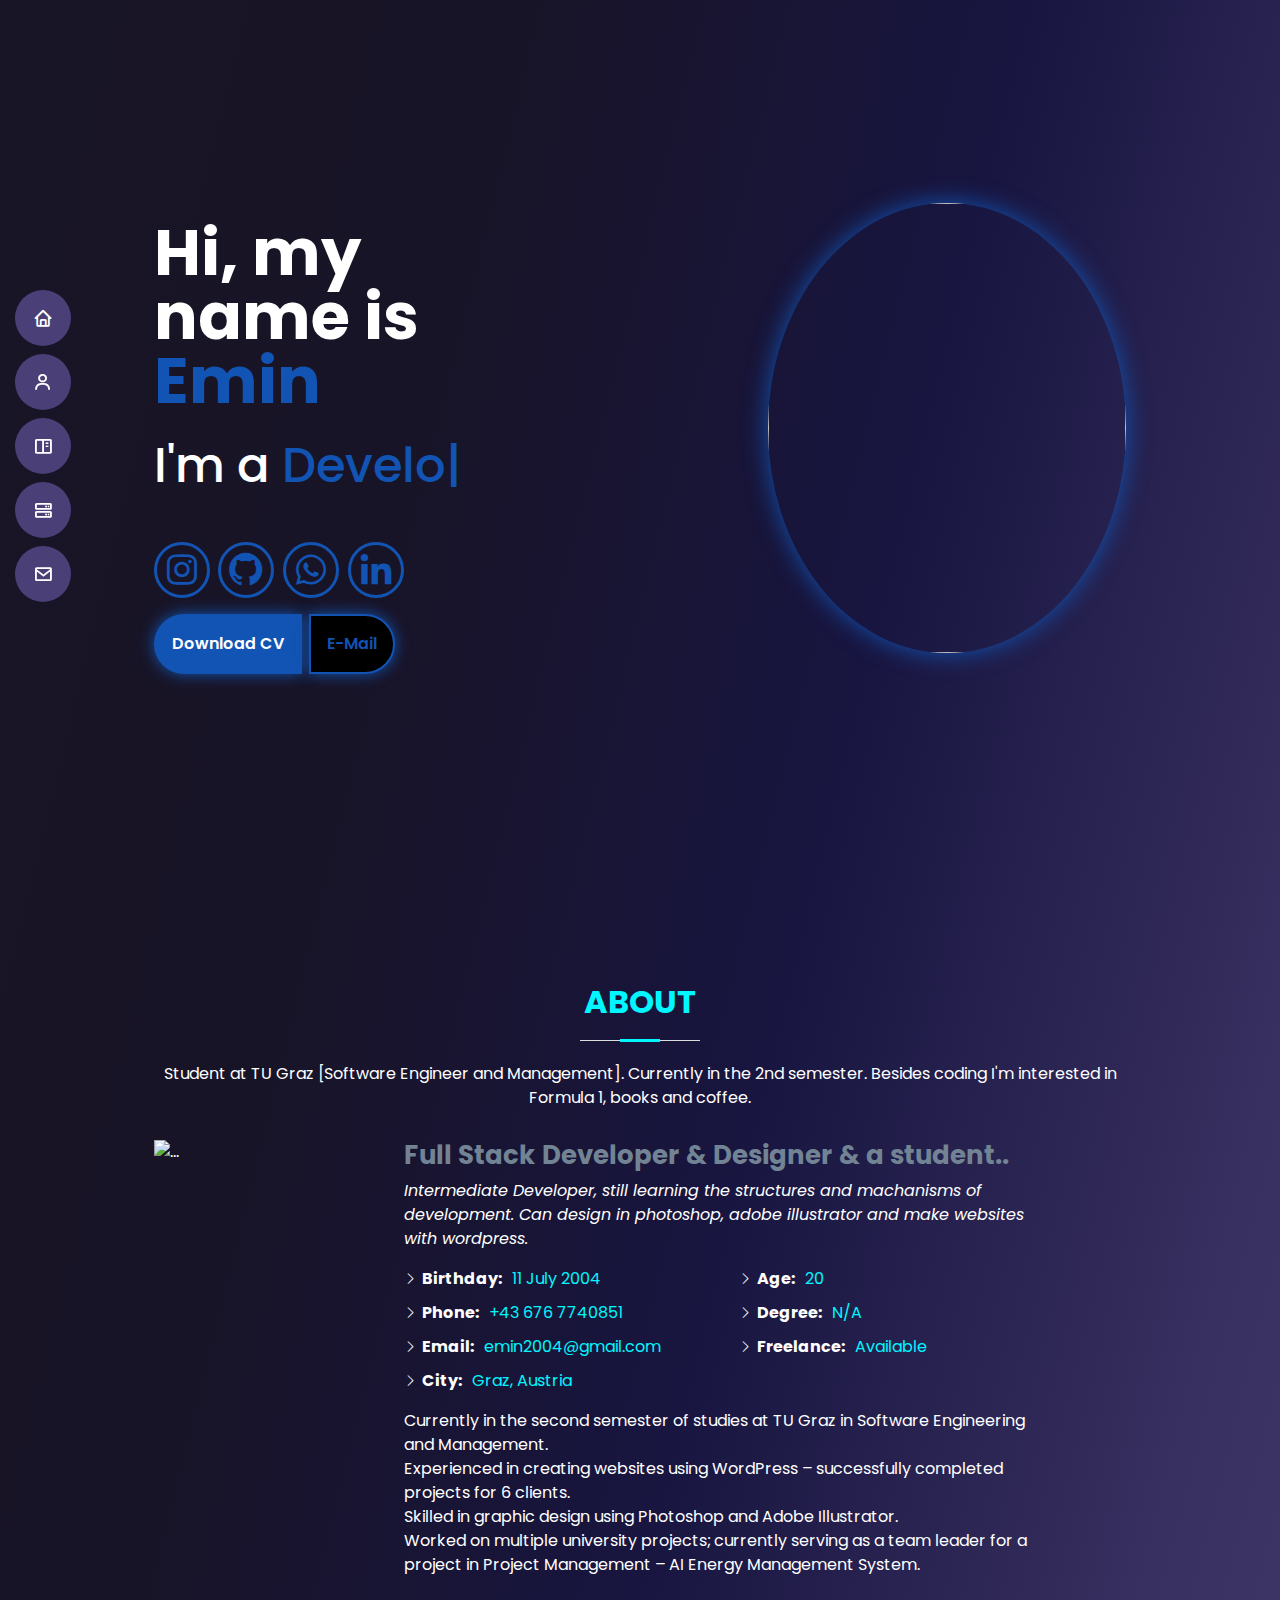
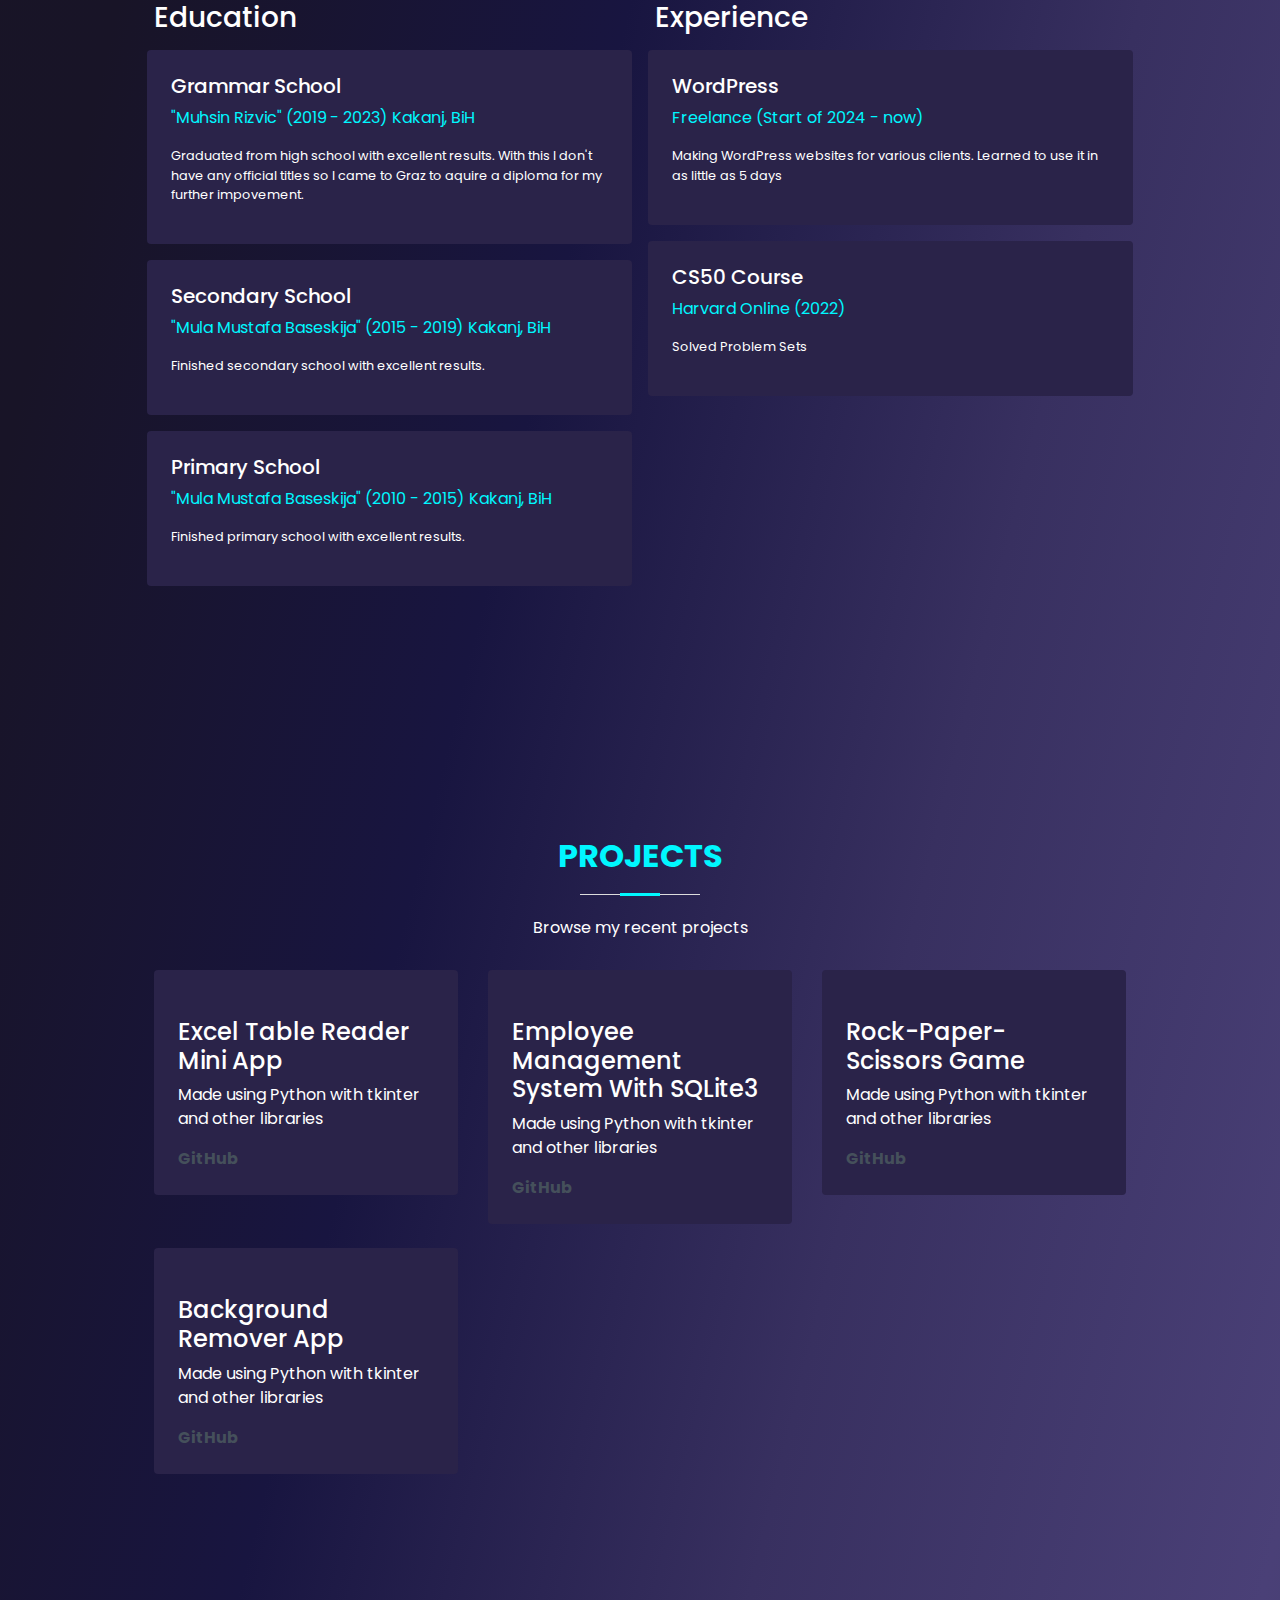
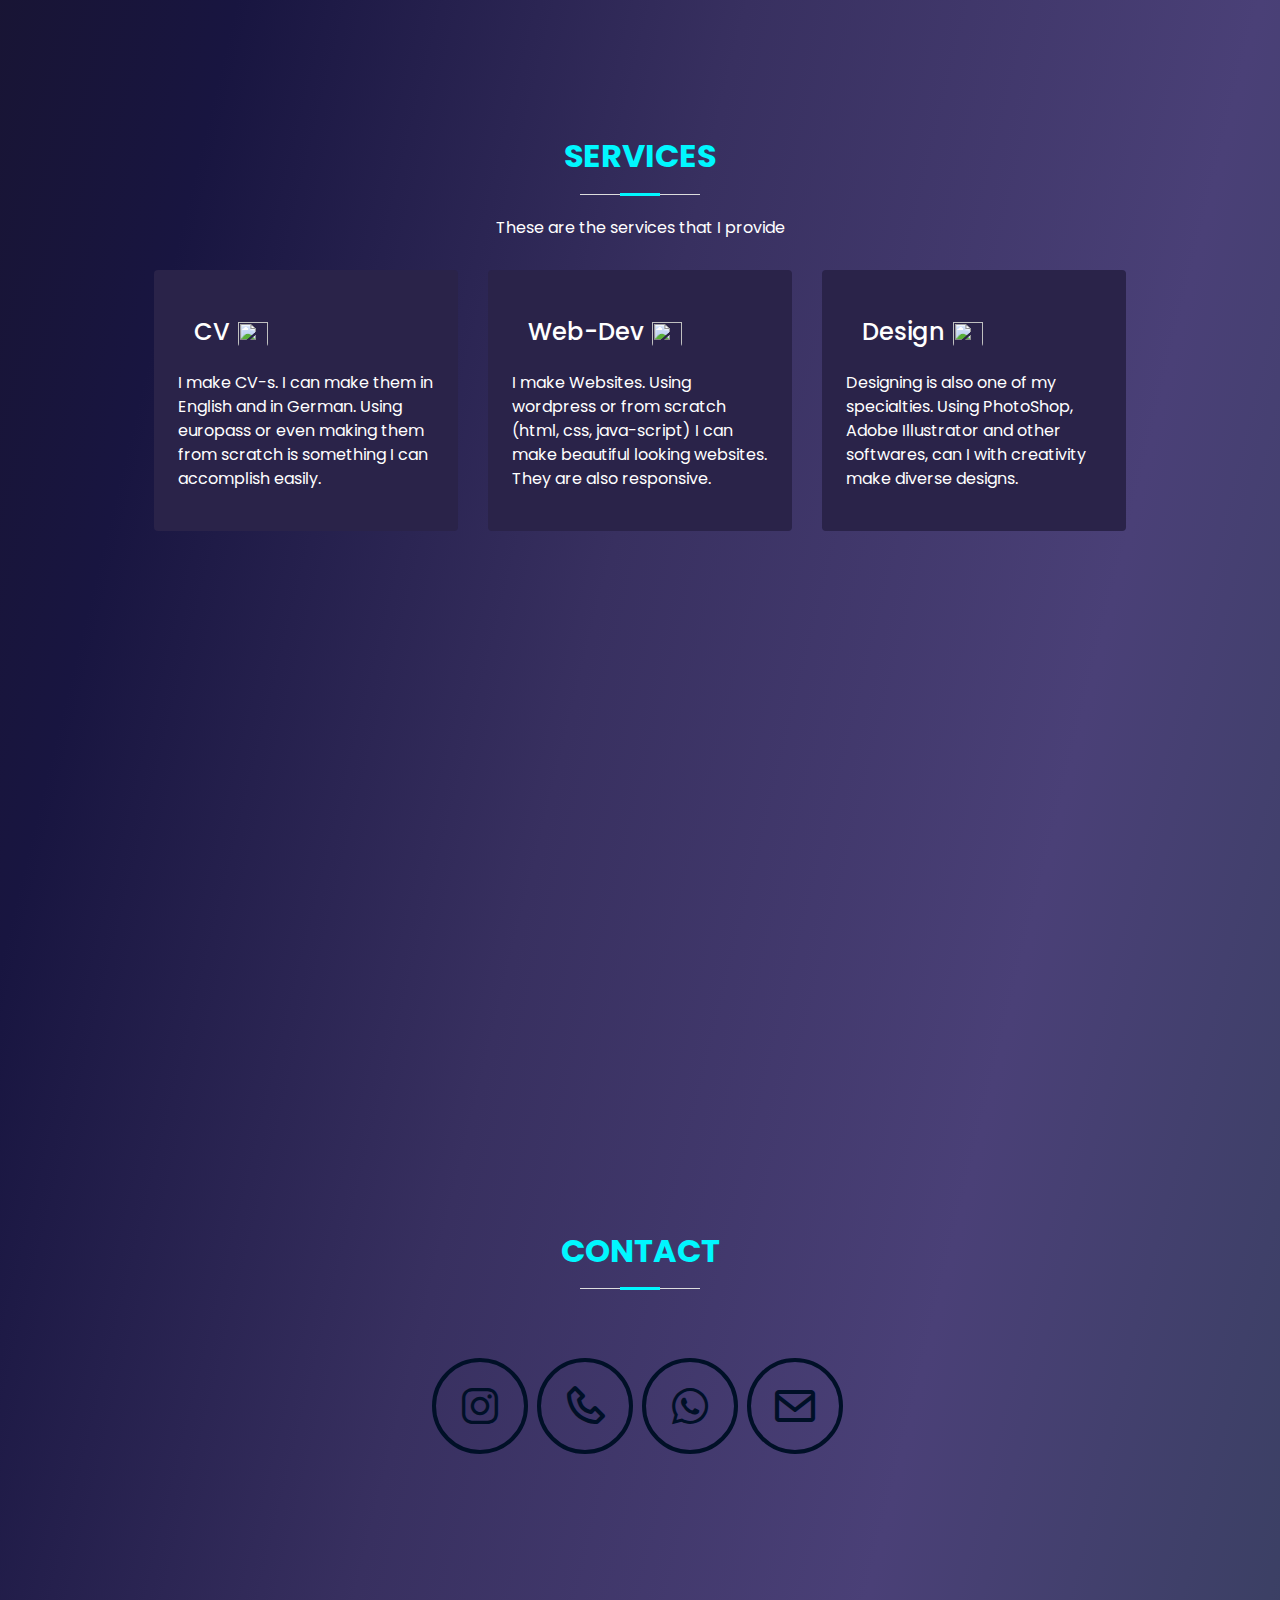
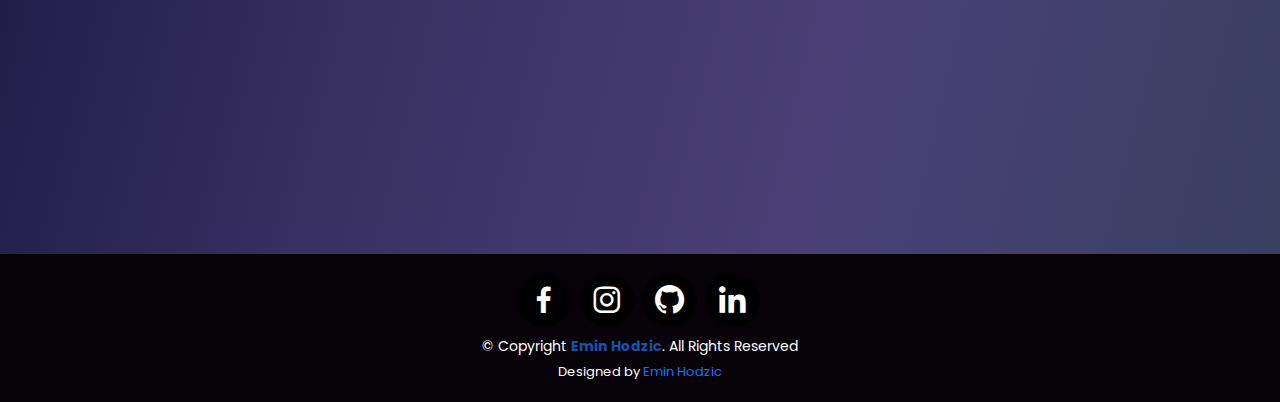
==== commit d7d23403: "Couple of changes to webiste" ====
--- a/index.html
+++ b/index.html
@@ -13,6 +13,7 @@
     <link rel="stylesheet" href="./css/bootstrap-icons/bootstrap-icons.css">
     <link rel="stylesheet" href="./css/boxicons/css/boxicons.min.css">
 
+    <script>history.scrollRestoration = "manual"</script>
 </head>
 
 <body id="body">
@@ -49,7 +50,7 @@
 
       <div class="btn-group">
         <a class="btn" onclick="window.open('./assets/Emin Hodžić CV 04.2024.pdf')">Download CV</a>
-        <a class="btn" onclick="location.href='#contact'">Contact</a>
+        <a class="btn" href="mailto:emin200411@gmail.com">E-Mail</a>
       </div>
 
     </div>
@@ -64,8 +65,8 @@
       <div class="section-title">
         <h2>About</h2>
         <p>Student at TU Graz [Software Engineer and Management]. 
-          Currently studying German language [B1 level]. 
-          Besides coding I'm interested in books, anime and coffee.</p>
+          Currently in the 2nd semester. 
+          Besides coding I'm interested in Formula 1, books and coffee.</p>
       </div>
 
       <div class="row">
@@ -76,8 +77,8 @@
         <div class="col-lg-8 pt-4 pt-lg-0 content">
           <h3>Full Stack Developer &amp; Designer &amp; a student..</h3>
           <p class="fst-italic">
-            <i>Beginner/Intermediate Developer, still learning the structures and machanisms of development. 
-              Can design in photoshop, adobe illustrator.</i>
+            <i>Intermediate Developer, still learning the structures and machanisms of development. 
+              Can design in photoshop, adobe illustrator and make websites with wordpress.</i>
           </p>
           <div class="row">
             <div class="col-lg-6">
@@ -90,15 +91,16 @@
             </div>
             <div class="col-lg-6">
               <ul>
-                <li><i class="bi bi-chevron-right"></i> <strong>Age:</strong> <span>19</span></li>
+                <li><i class="bi bi-chevron-right"></i> <strong>Age:</strong> <span>20</span></li>
                 <li><i class="bi bi-chevron-right"></i> <strong>Degree:</strong> <span>N/A</span></li>
                 <li><i class="bi bi-chevron-right"></i> <strong>Freelance:</strong> <span>Available</span></li>
               </ul>
             </div>
             <p>
-              Currently studying German language [B2 level]. <br>
-              Student at TU Graz [Software Engineer and Management]. <br> 
-              Can make various designs in photoshop and adobe illustrator.
+              Currently in the second semester of studies at TU Graz in Software Engineering and Management. <br>
+              Experienced in creating websites using WordPress – successfully completed projects for 6 clients. <br>
+              Skilled in graphic design using Photoshop and Adobe Illustrator. <br>
+              Worked on multiple university projects; currently serving as a team leader for a project in Project Management – AI Energy Management System.
             </p>
           </div>
         </div>
@@ -415,4 +417,4 @@
   <script src="./js/typed.umd.js"></script>
   <script src="./js/script.js"></script>
 </body>
-</html>+</html>
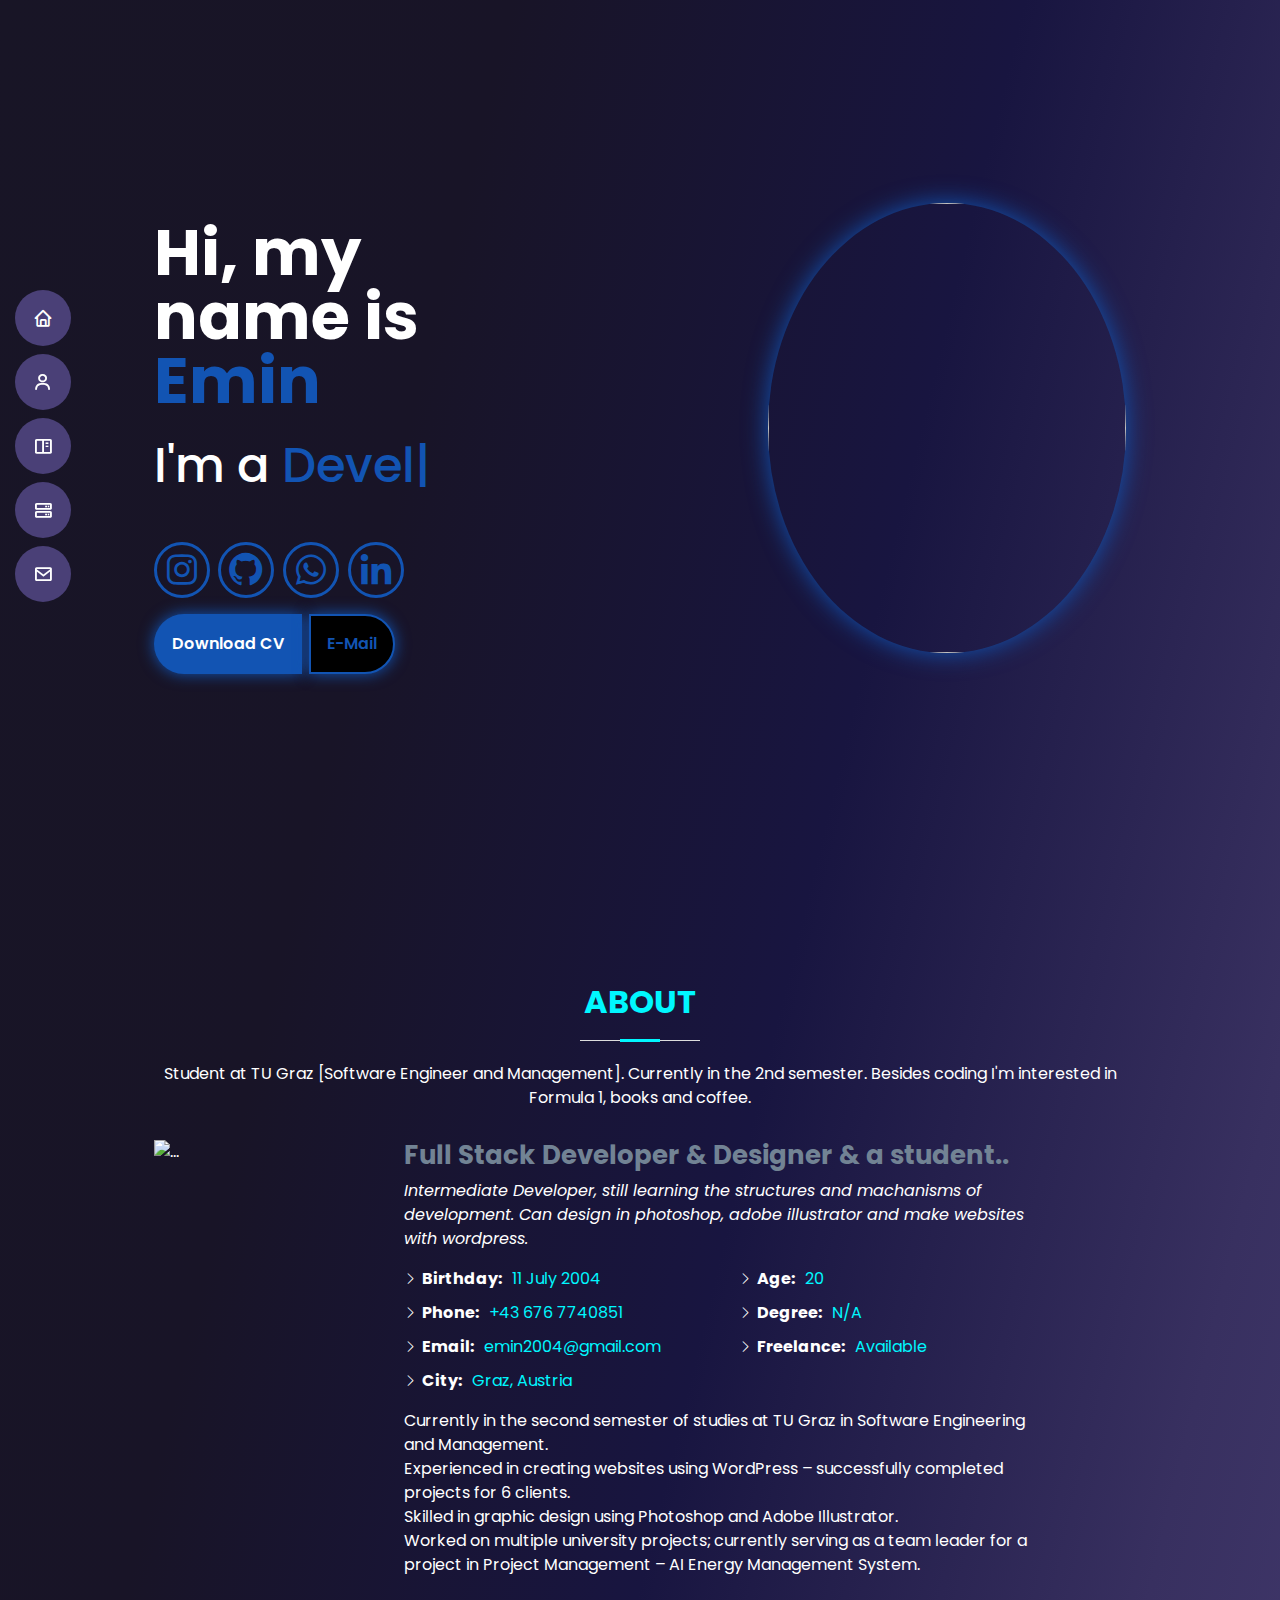
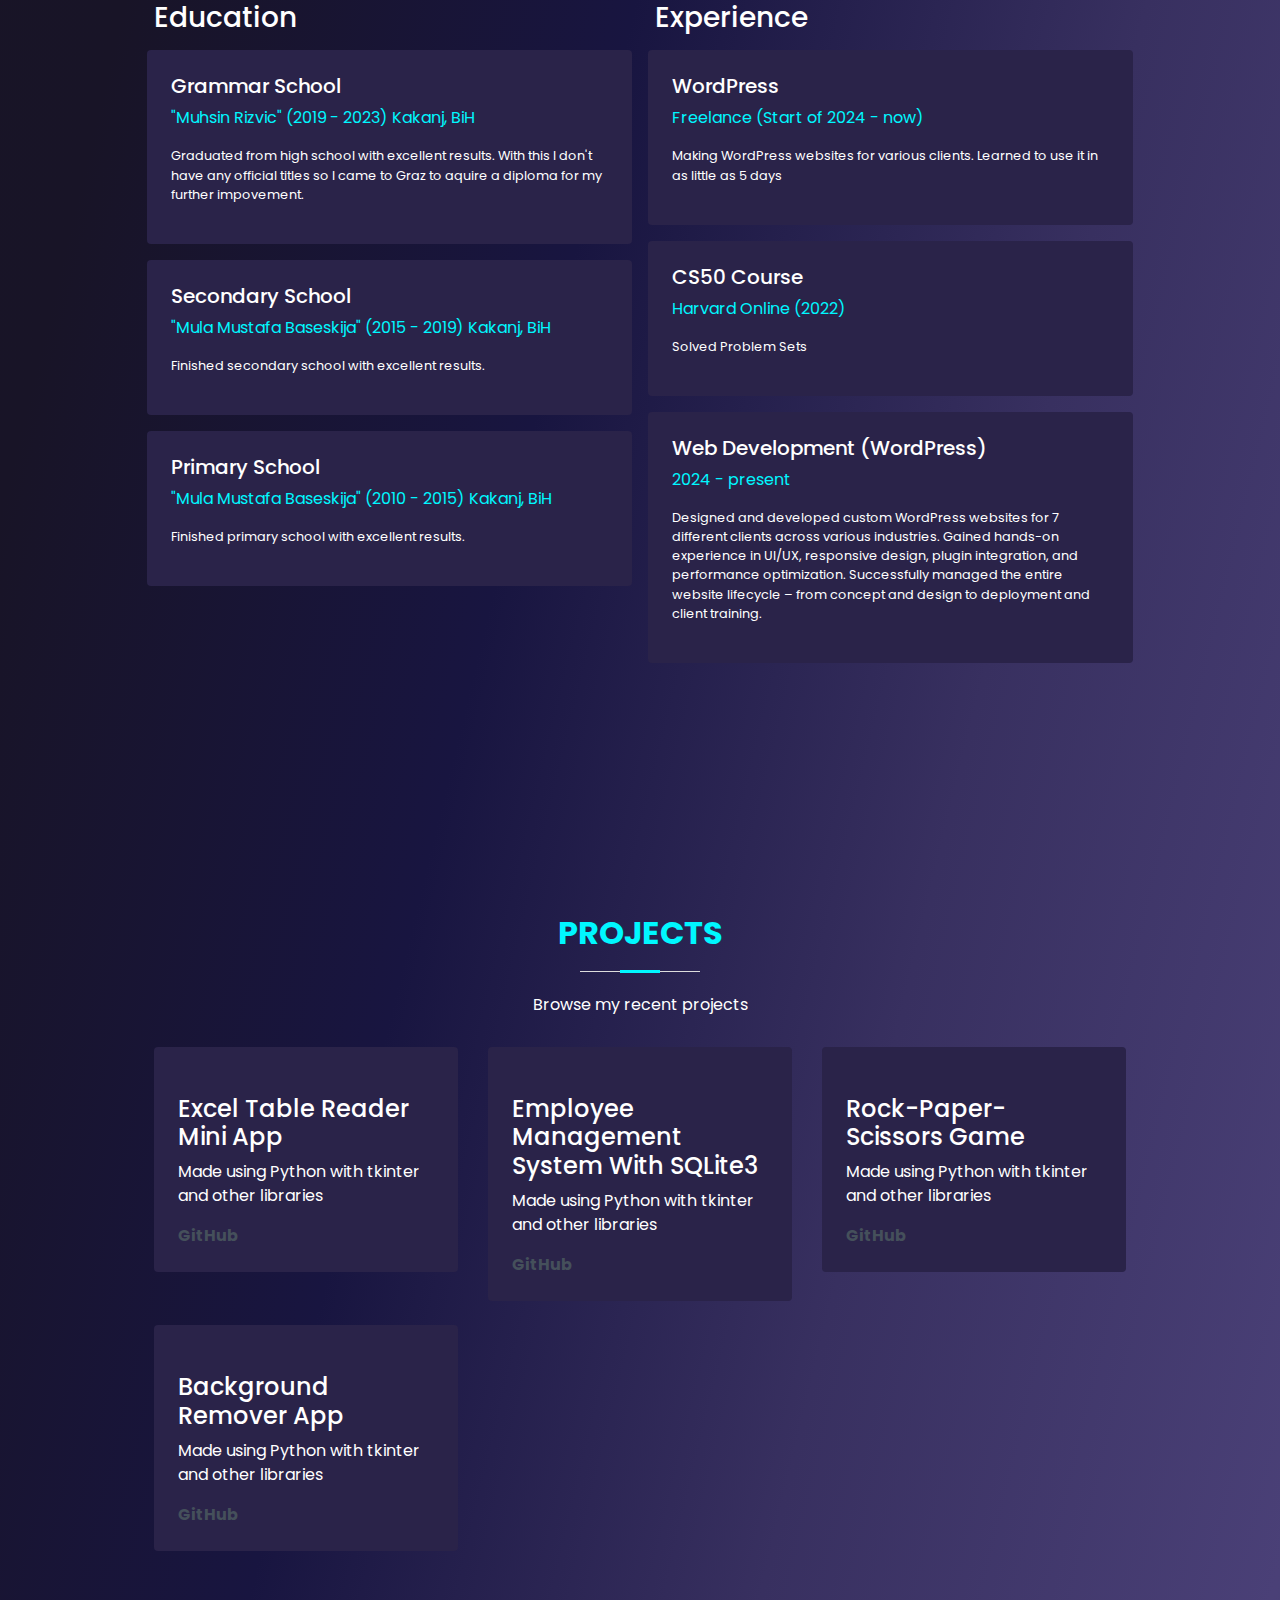
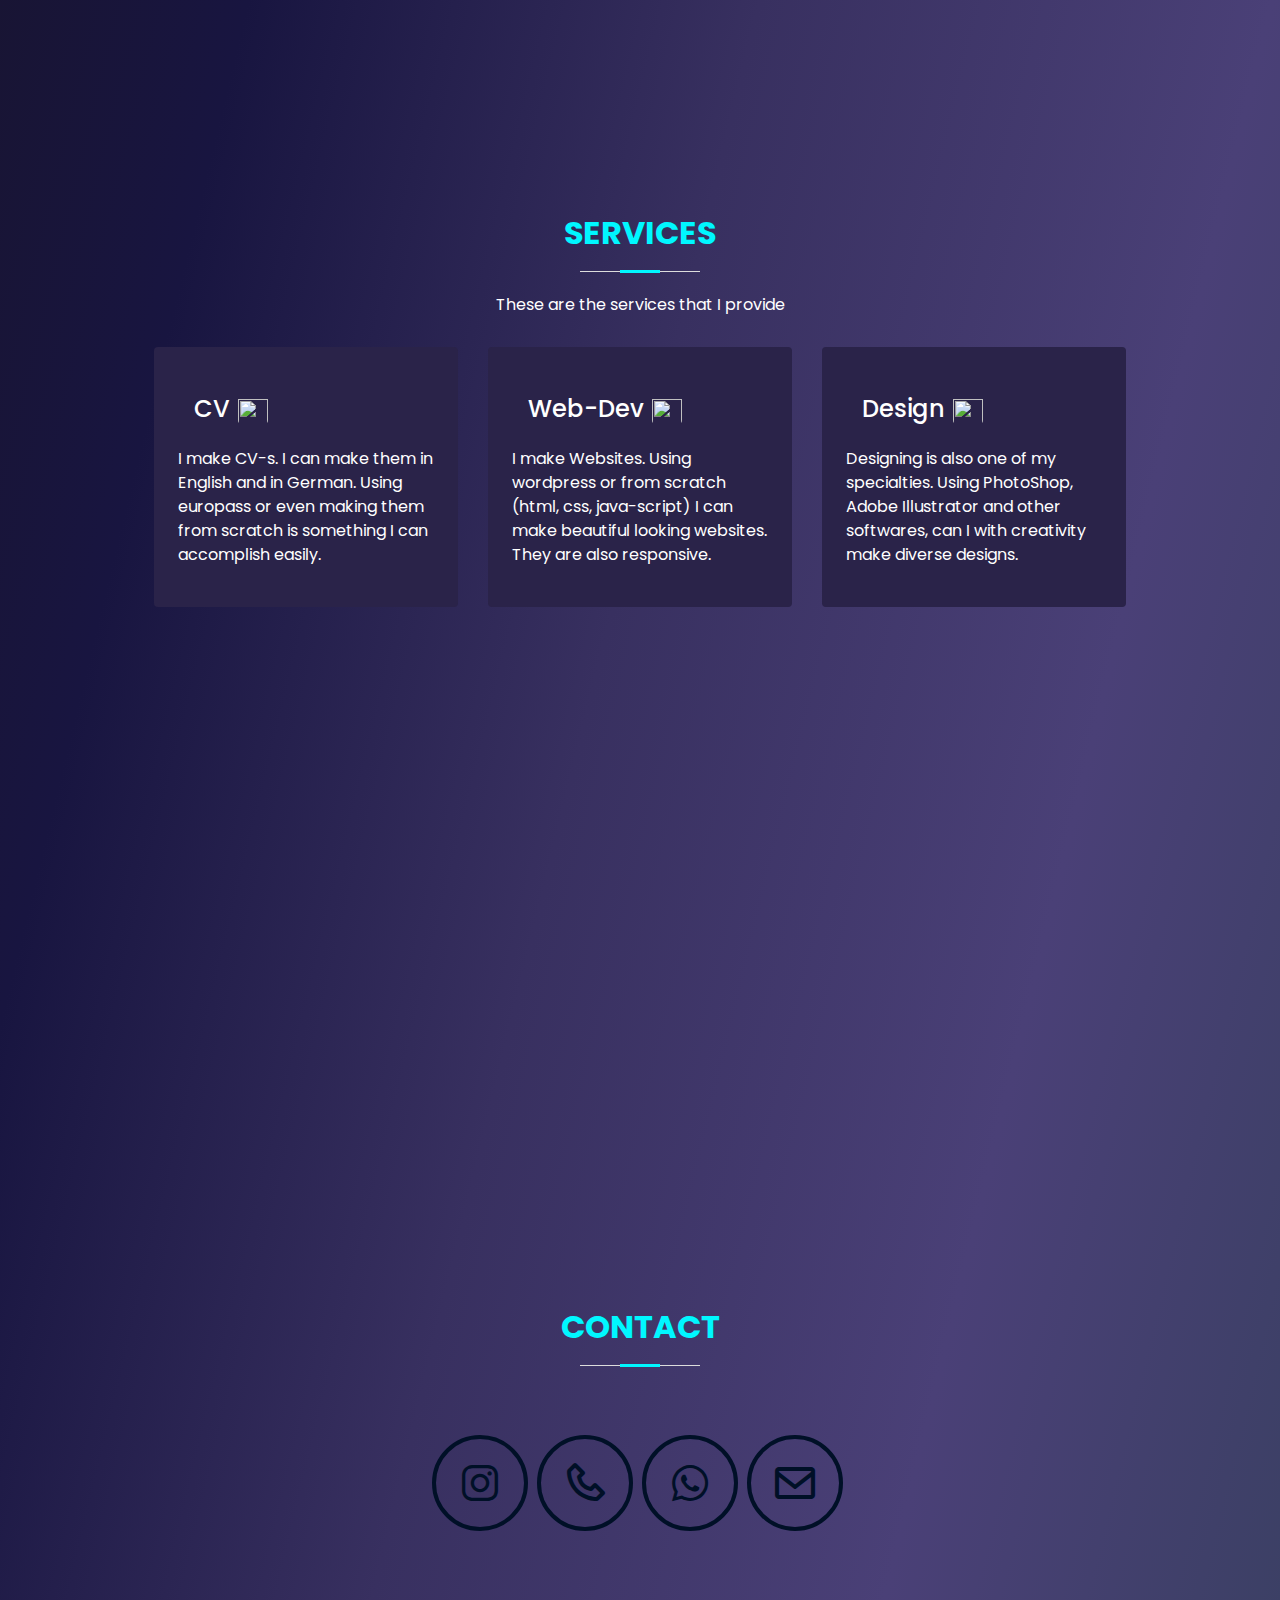
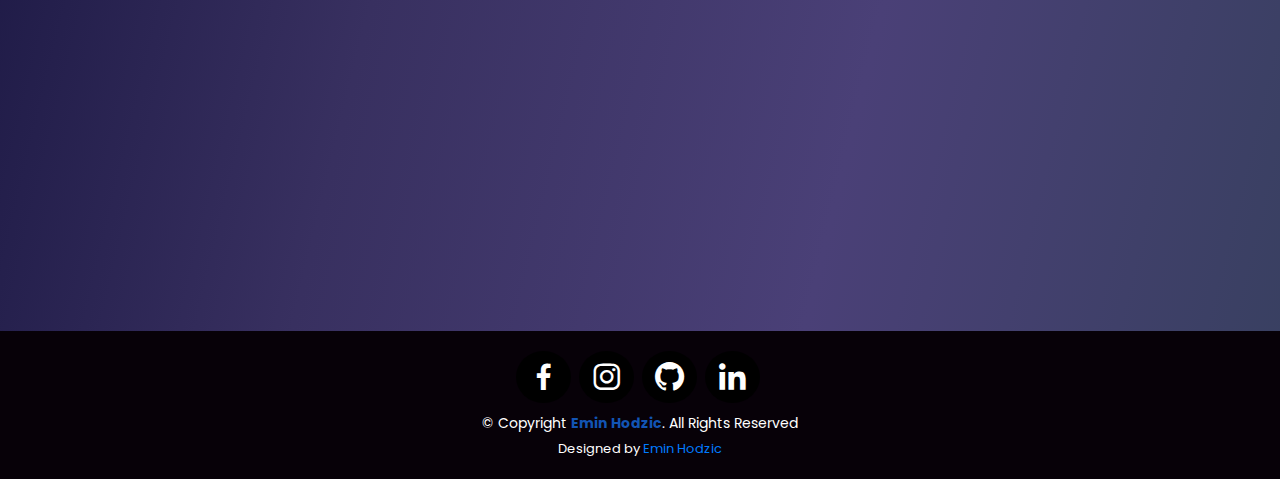
==== commit b8357fb8: "Added an experience" ====
--- a/index.html
+++ b/index.html
@@ -161,6 +161,18 @@
               </div>
             </div>
 
+            <div class="col-12 p-2">
+              <div class="bg-base p-4 rounded shadow-eff">
+                <h5>Web Development (WordPress)</h5>
+                <p class="year">2024 - present</p>
+                <p class="text">
+                  Designed and developed custom WordPress websites for 7 different clients across various industries. 
+                  Gained hands-on experience in UI/UX, responsive design, plugin integration, and performance optimization. 
+                  Successfully managed the entire website lifecycle – from concept and design to deployment and client training.
+                </p>
+              </div>
+            </div>
+
 
           </div>
         </div>
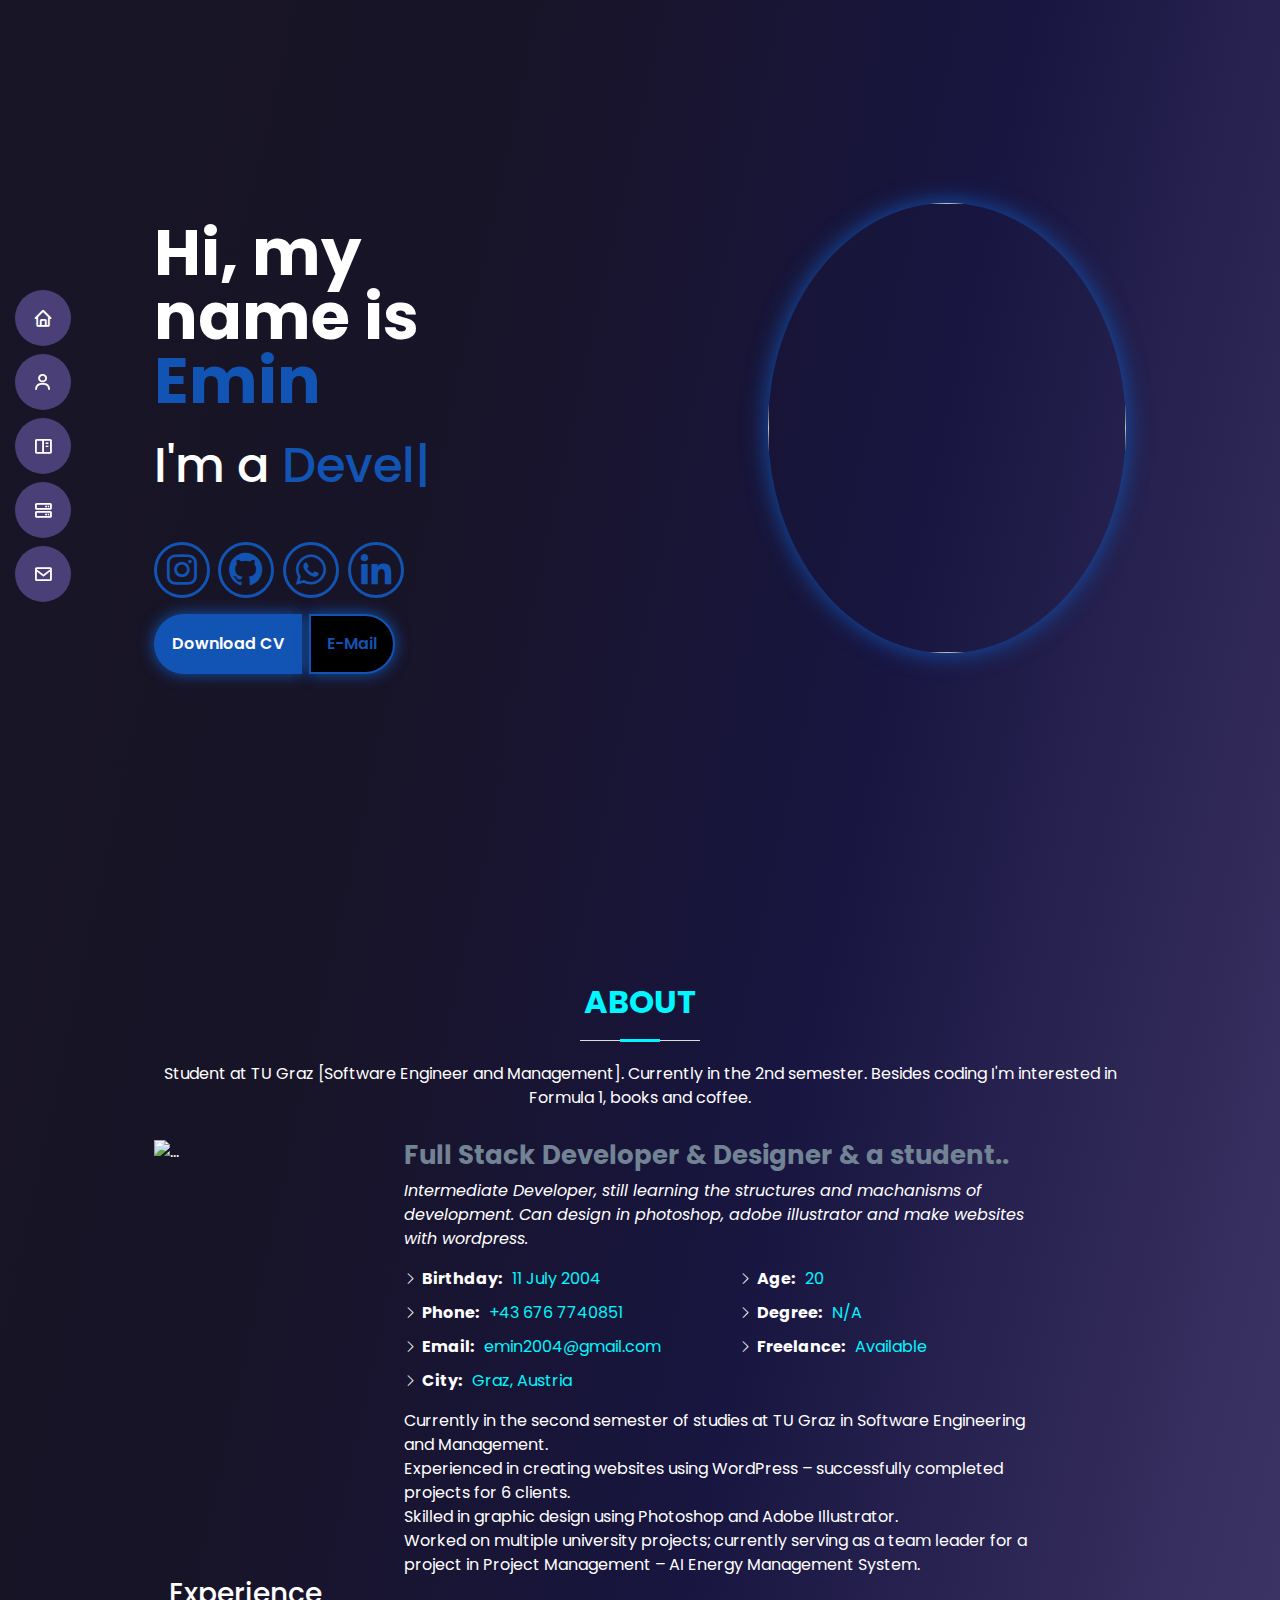
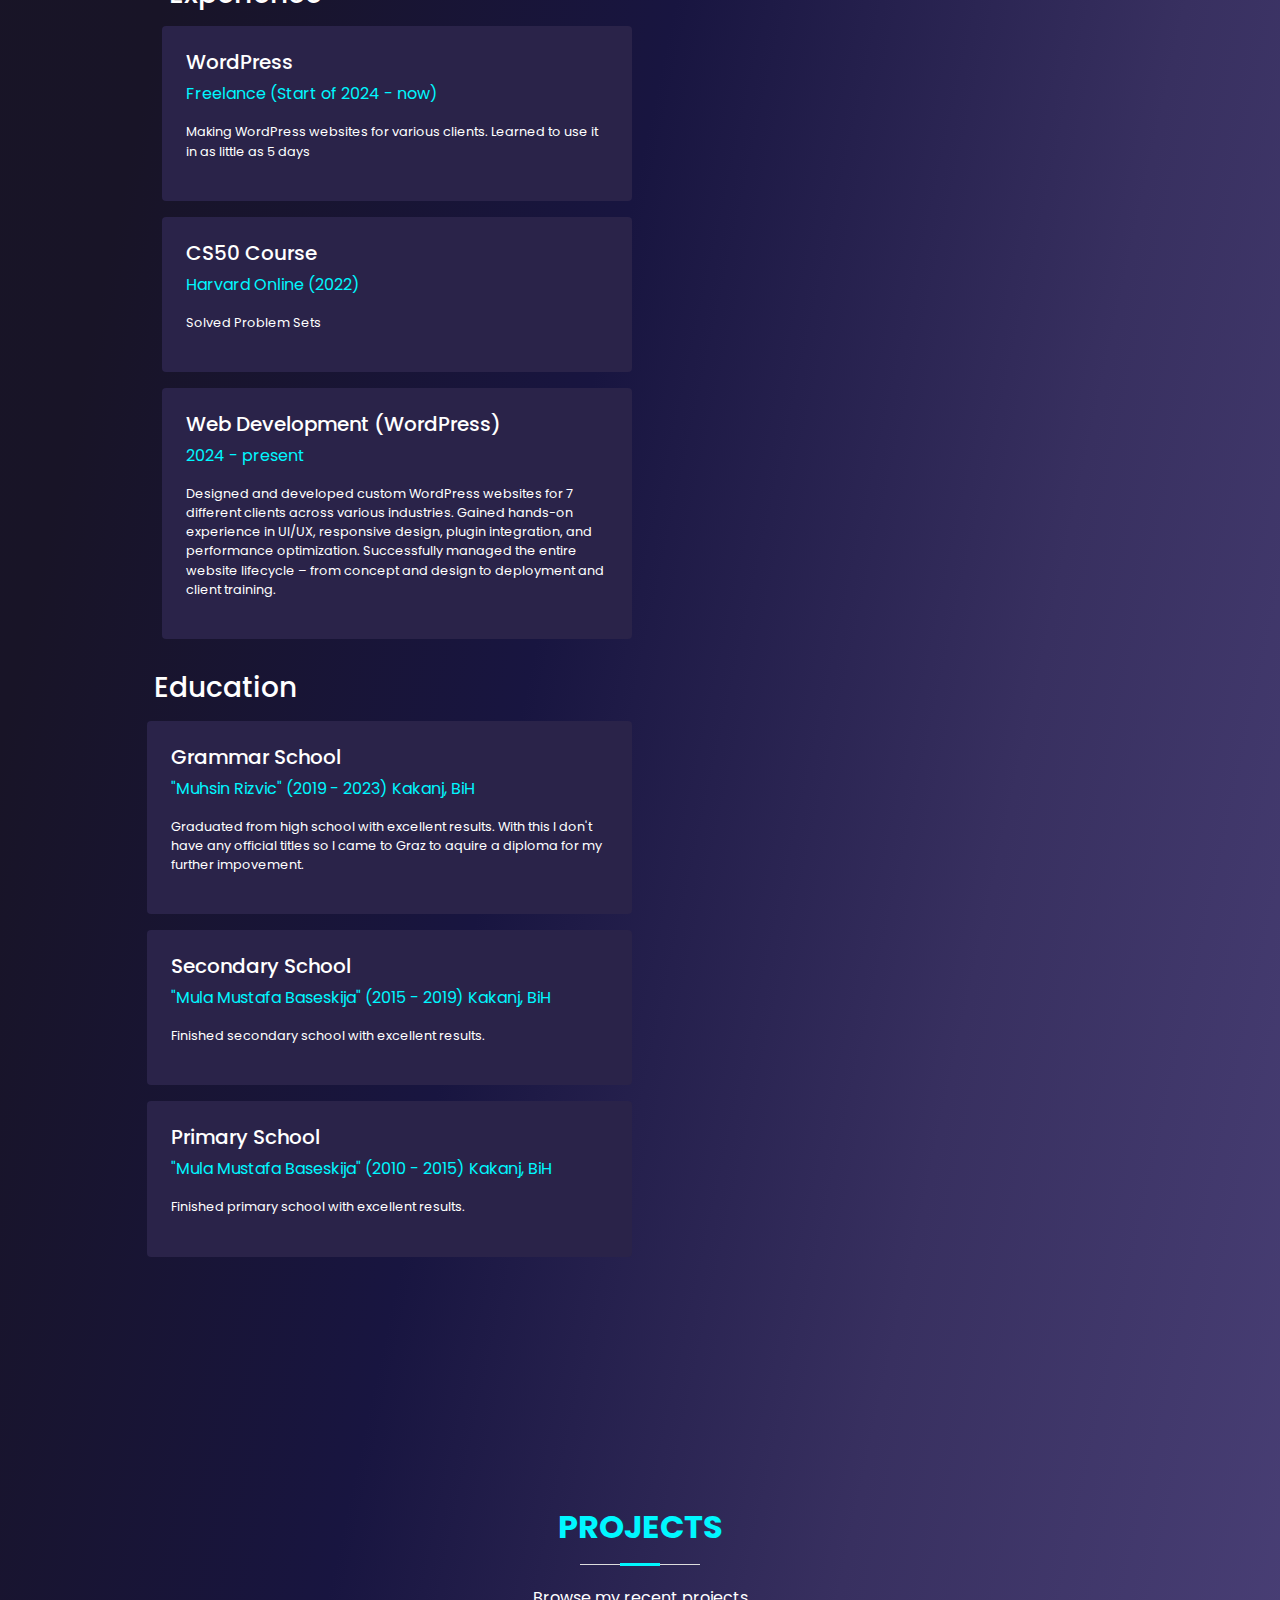
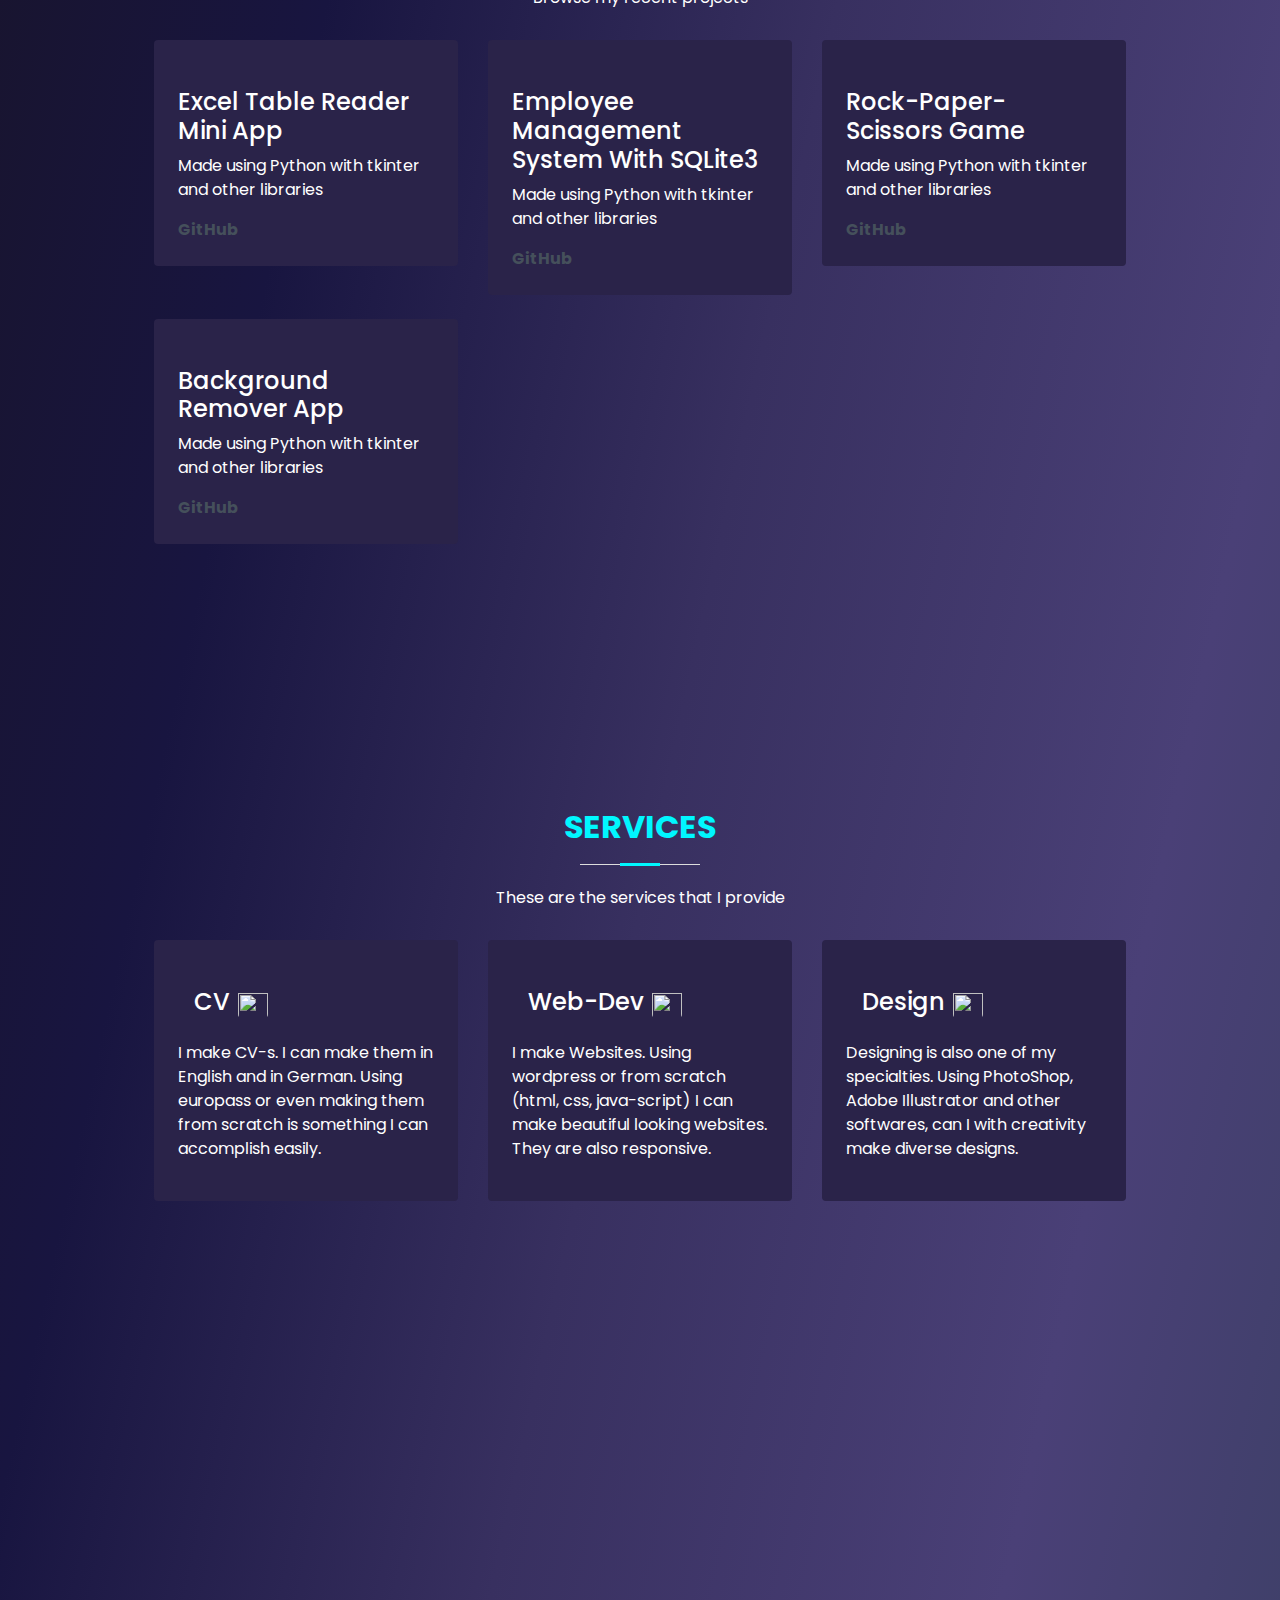
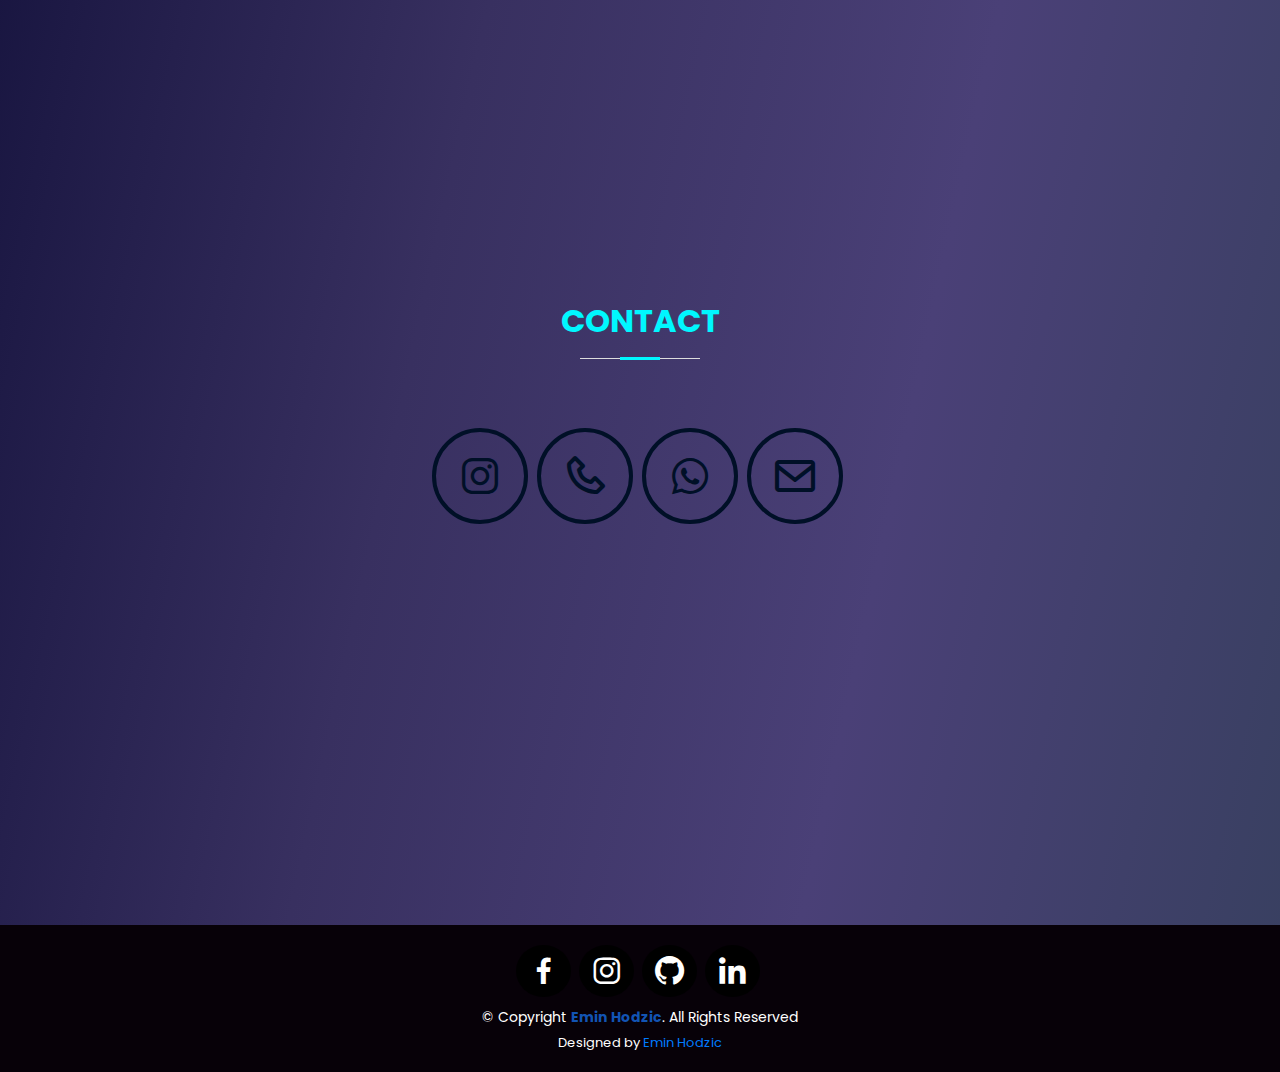
==== commit 1bd9d0a1: "Changed layout" ====
--- a/index.html
+++ b/index.html
@@ -107,6 +107,41 @@
       </div>
 
       <!------------------Education-------------------->
+      <div class="col-lg-6">
+        <h3 class="mb-2">Experience</h3>
+        <div class="row gy-4">
+
+          <div class="col-12 p-2">
+            <div class="bg-base p-4 rounded shadow-eff">
+              <h5>WordPress</h5>
+              <p class="year">Freelance (Start of 2024 - now)</p>
+              <p class="text">Making WordPress websites for various clients. Learned to use it in as little as 5 days</p>
+            </div>
+          </div>
+
+          <div class="col-12 p-2">
+            <div class="bg-base p-4 rounded shadow-eff">
+              <h5>CS50 Course</h5>
+              <p class="year">Harvard Online (2022)</p>
+              <p class="text">Solved Problem Sets</p>
+            </div>
+          </div>
+
+          <div class="col-12 p-2">
+            <div class="bg-base p-4 rounded shadow-eff">
+              <h5>Web Development (WordPress)</h5>
+              <p class="year">2024 - present</p>
+              <p class="text">
+                Designed and developed custom WordPress websites for 7 different clients across various industries. 
+                Gained hands-on experience in UI/UX, responsive design, plugin integration, and performance optimization. 
+                Successfully managed the entire website lifecycle – from concept and design to deployment and client training.
+              </p>
+            </div>
+          </div>
+
+        </div>
+      </div>
+      
       <div class="row gy-5 pt-4">
         <div class="col-lg-6">
           
@@ -139,42 +174,6 @@
 
           </div>
           
-        </div>
-        
-        <div class="col-lg-6">
-          <h3 class="mb-2">Experience</h3>
-          <div class="row gy-4">
-
-            <div class="col-12 p-2">
-              <div class="bg-base p-4 rounded shadow-eff">
-                <h5>WordPress</h5>
-                <p class="year">Freelance (Start of 2024 - now)</p>
-                <p class="text">Making WordPress websites for various clients. Learned to use it in as little as 5 days</p>
-              </div>
-            </div>
-
-            <div class="col-12 p-2">
-              <div class="bg-base p-4 rounded shadow-eff">
-                <h5>CS50 Course</h5>
-                <p class="year">Harvard Online (2022)</p>
-                <p class="text">Solved Problem Sets</p>
-              </div>
-            </div>
-
-            <div class="col-12 p-2">
-              <div class="bg-base p-4 rounded shadow-eff">
-                <h5>Web Development (WordPress)</h5>
-                <p class="year">2024 - present</p>
-                <p class="text">
-                  Designed and developed custom WordPress websites for 7 different clients across various industries. 
-                  Gained hands-on experience in UI/UX, responsive design, plugin integration, and performance optimization. 
-                  Successfully managed the entire website lifecycle – from concept and design to deployment and client training.
-                </p>
-              </div>
-            </div>
-
-
-          </div>
         </div>
 
       </div>
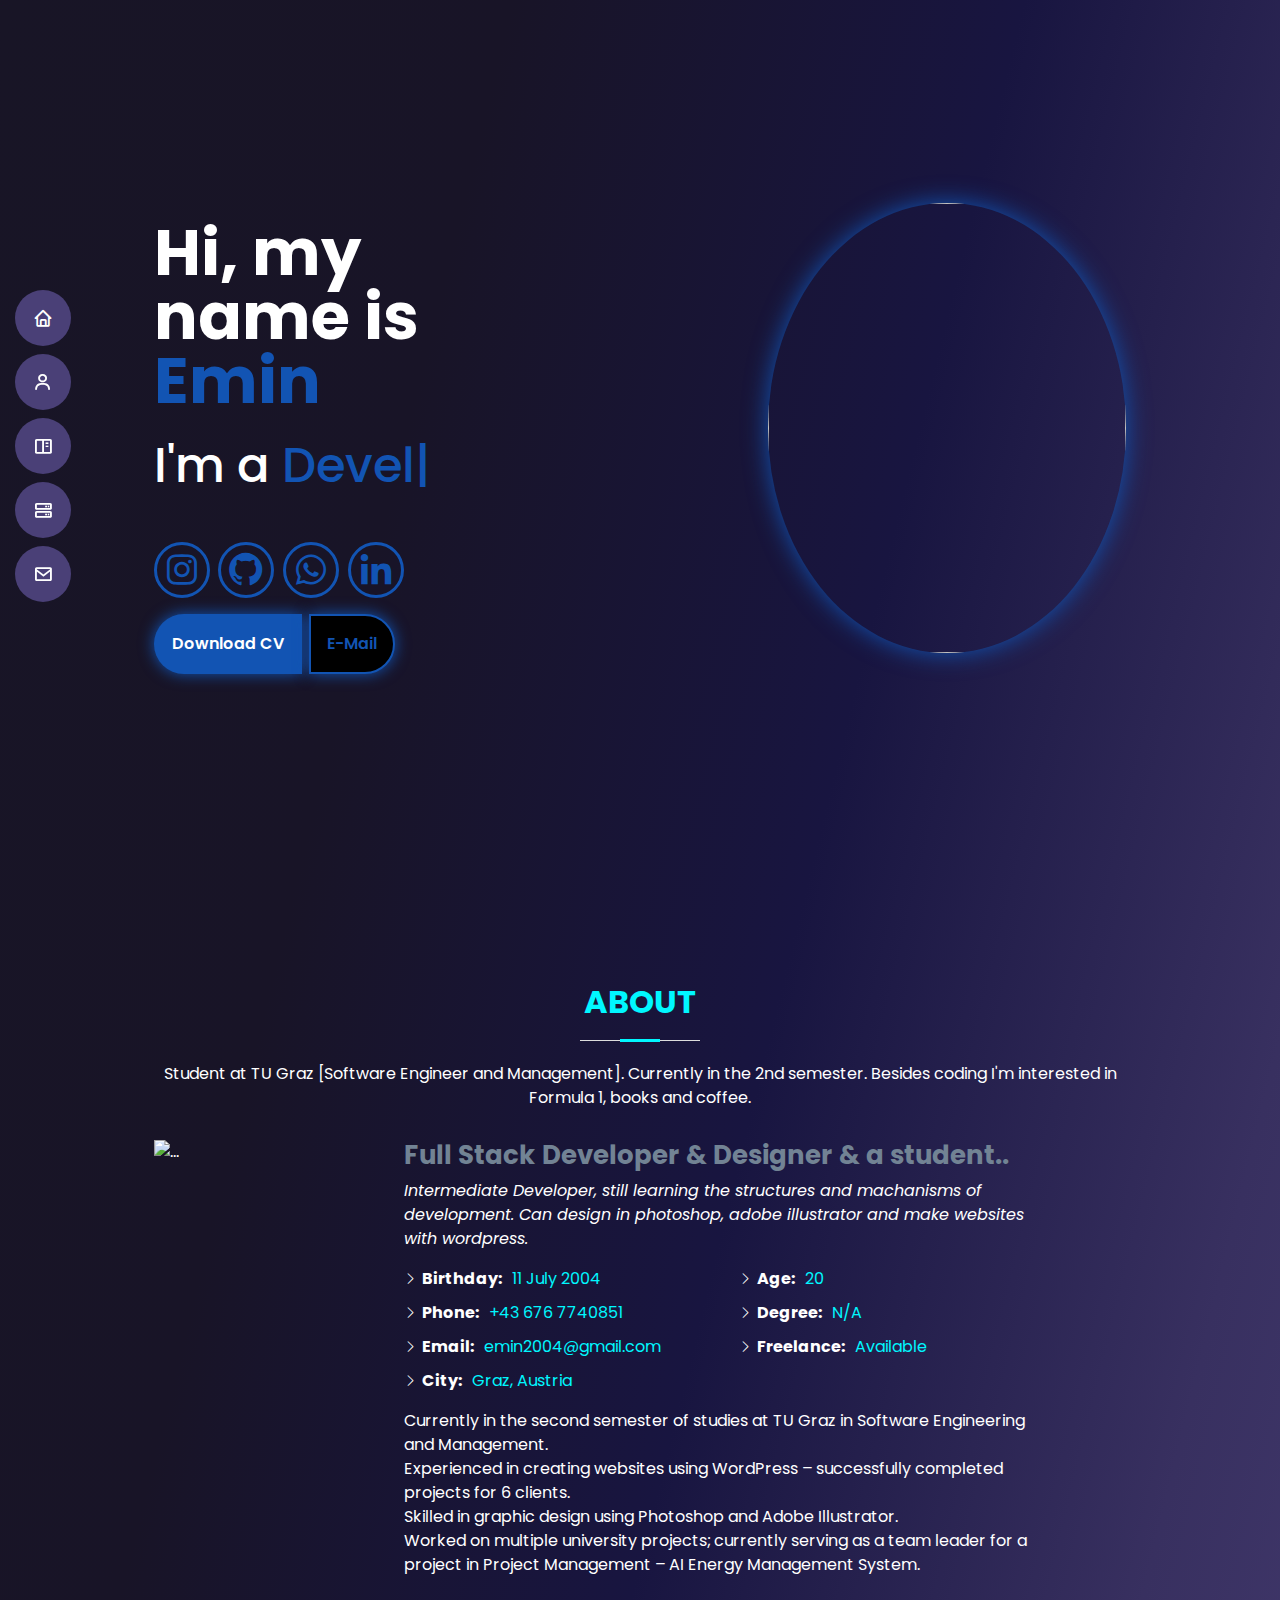
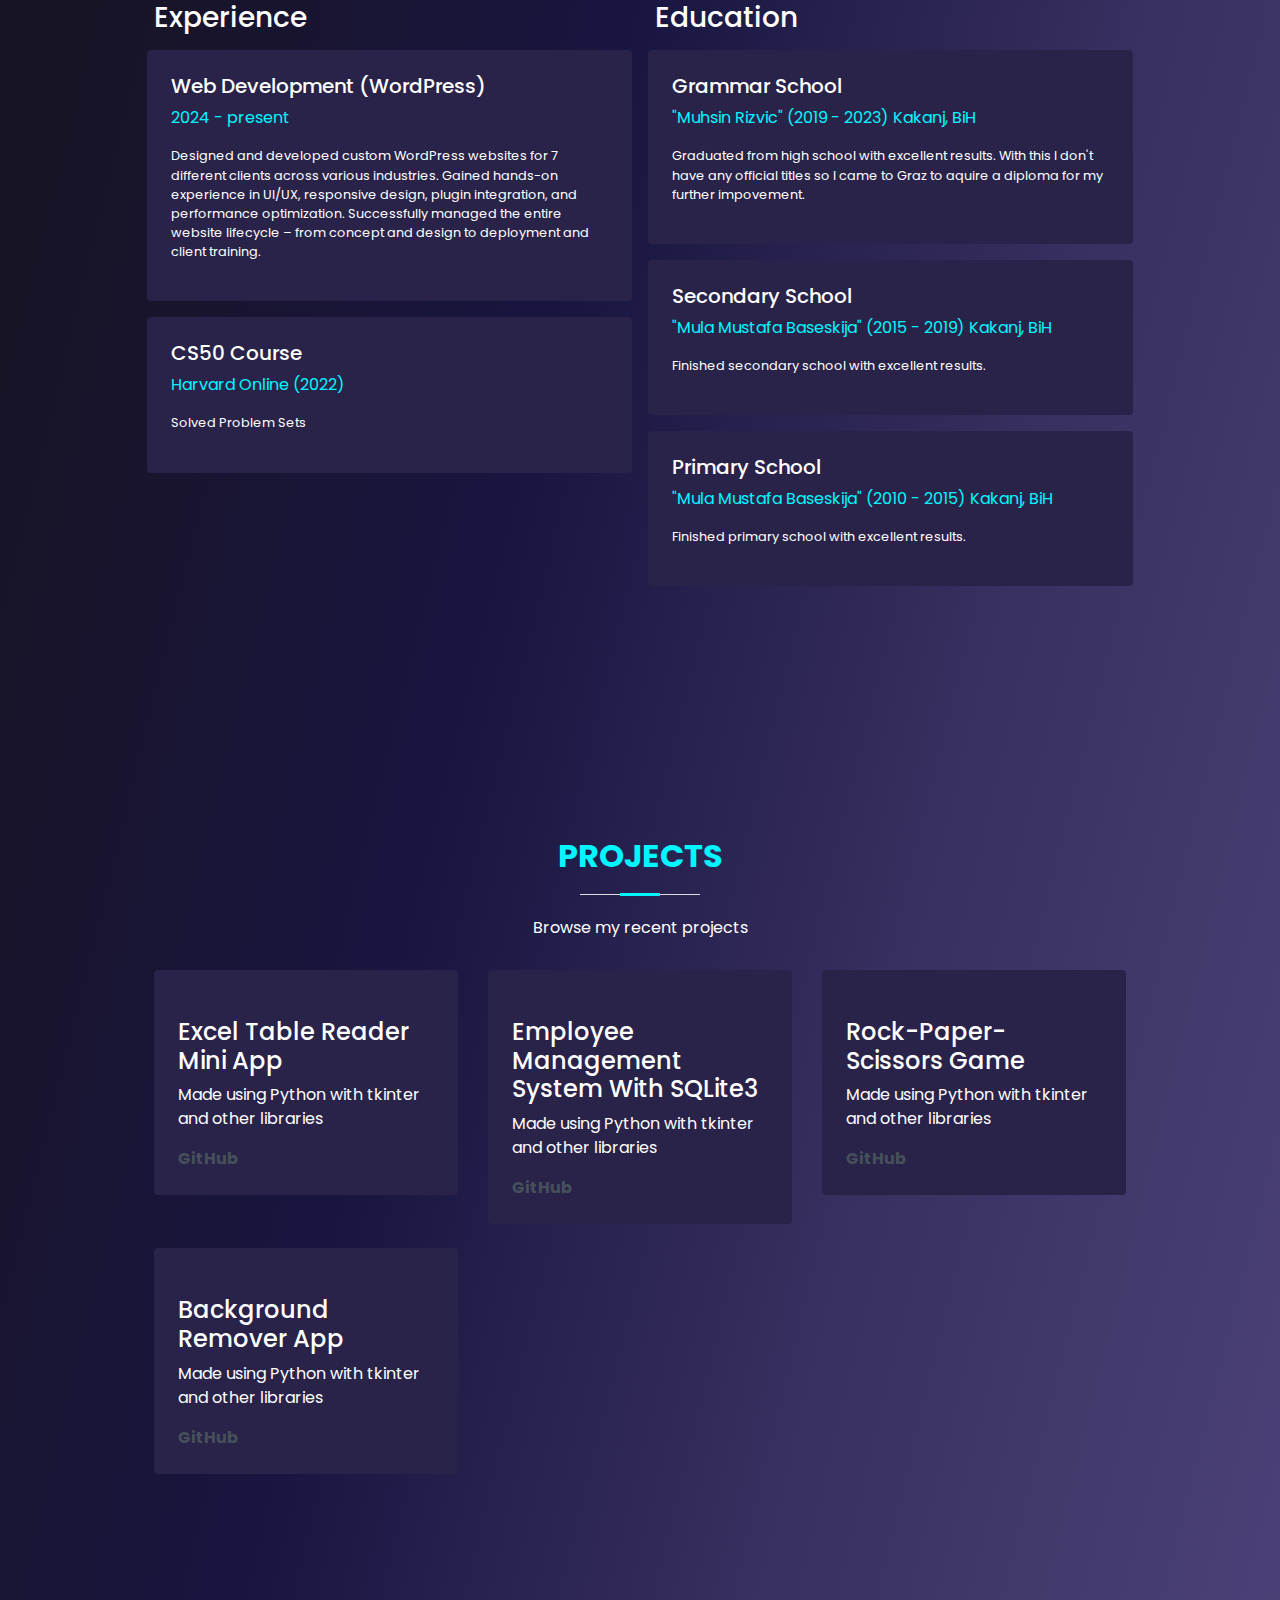
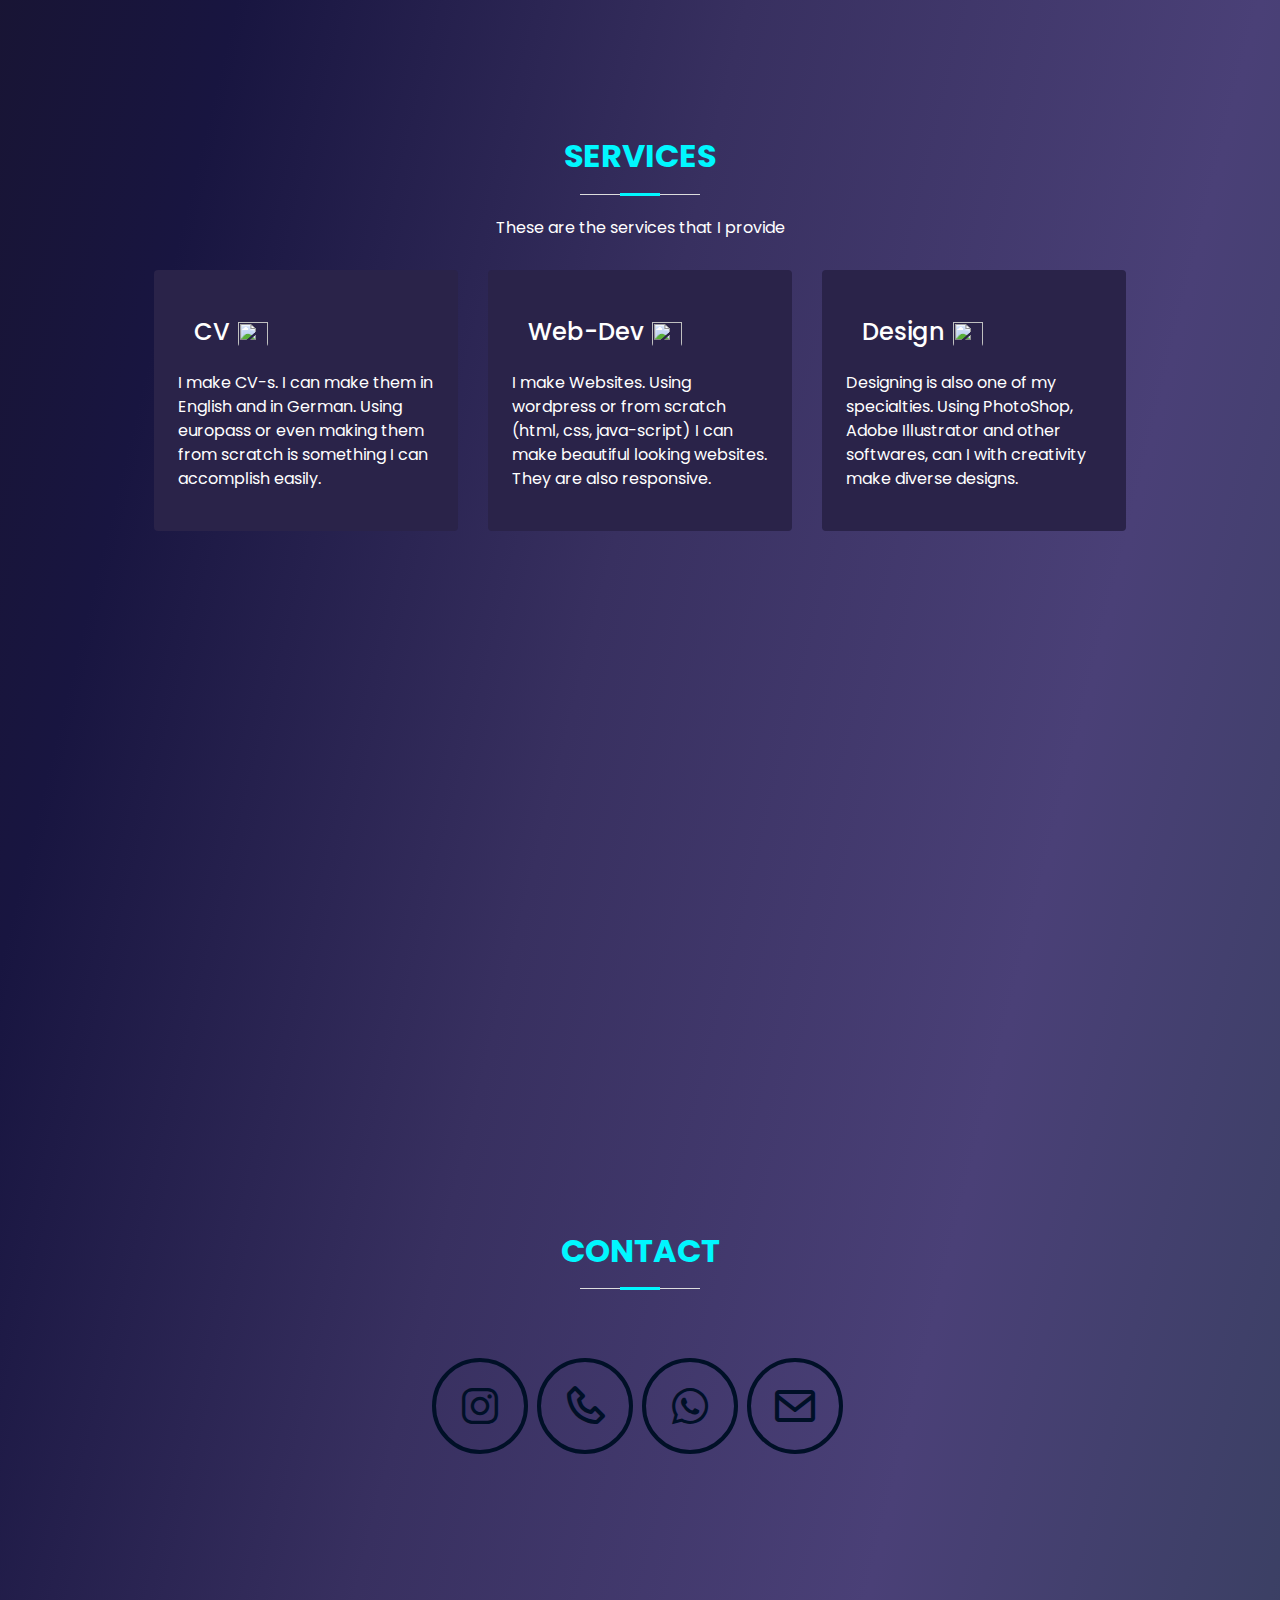
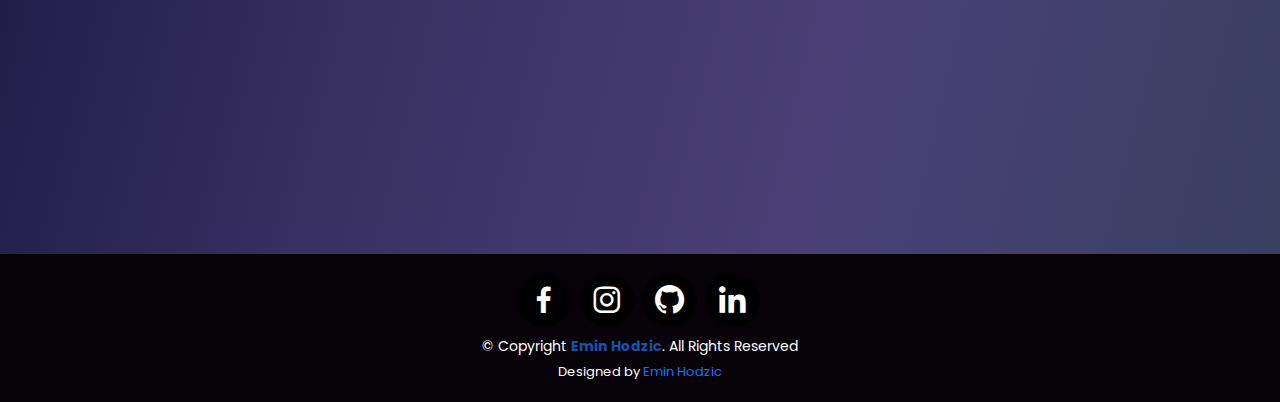
==== commit 7702ace4: "Changed layout pt2" ====
--- a/index.html
+++ b/index.html
@@ -107,42 +107,34 @@
       </div>
 
       <!------------------Education-------------------->
-      <div class="col-lg-6">
-        <h3 class="mb-2">Experience</h3>
-        <div class="row gy-4">
-
-          <div class="col-12 p-2">
-            <div class="bg-base p-4 rounded shadow-eff">
-              <h5>WordPress</h5>
-              <p class="year">Freelance (Start of 2024 - now)</p>
-              <p class="text">Making WordPress websites for various clients. Learned to use it in as little as 5 days</p>
-            </div>
-          </div>
-
-          <div class="col-12 p-2">
-            <div class="bg-base p-4 rounded shadow-eff">
-              <h5>CS50 Course</h5>
-              <p class="year">Harvard Online (2022)</p>
-              <p class="text">Solved Problem Sets</p>
-            </div>
-          </div>
-
-          <div class="col-12 p-2">
-            <div class="bg-base p-4 rounded shadow-eff">
-              <h5>Web Development (WordPress)</h5>
-              <p class="year">2024 - present</p>
-              <p class="text">
-                Designed and developed custom WordPress websites for 7 different clients across various industries. 
-                Gained hands-on experience in UI/UX, responsive design, plugin integration, and performance optimization. 
-                Successfully managed the entire website lifecycle – from concept and design to deployment and client training.
-              </p>
-            </div>
-          </div>
-
-        </div>
-      </div>
-      
       <div class="row gy-5 pt-4">
+        <div class="col-lg-6">
+          <h3 class="mb-2">Experience</h3>
+          <div class="row gy-4">
+
+            <div class="col-12 p-2">
+              <div class="bg-base p-4 rounded shadow-eff">
+                <h5>Web Development (WordPress)</h5>
+                <p class="year">2024 - present</p>
+                <p class="text">
+                  Designed and developed custom WordPress websites for 7 different clients across various industries. 
+                  Gained hands-on experience in UI/UX, responsive design, plugin integration, and performance optimization. 
+                  Successfully managed the entire website lifecycle – from concept and design to deployment and client training.
+                </p>
+              </div>
+            </div>
+            
+            <div class="col-12 p-2">
+              <div class="bg-base p-4 rounded shadow-eff">
+                <h5>CS50 Course</h5>
+                <p class="year">Harvard Online (2022)</p>
+                <p class="text">Solved Problem Sets</p>
+              </div>
+            </div>
+
+          </div>
+        </div>
+
         <div class="col-lg-6">
           
           <h3 class="mb-2">Education</h3>
@@ -175,6 +167,8 @@
           </div>
           
         </div>
+        
+        
 
       </div>
   </section>
